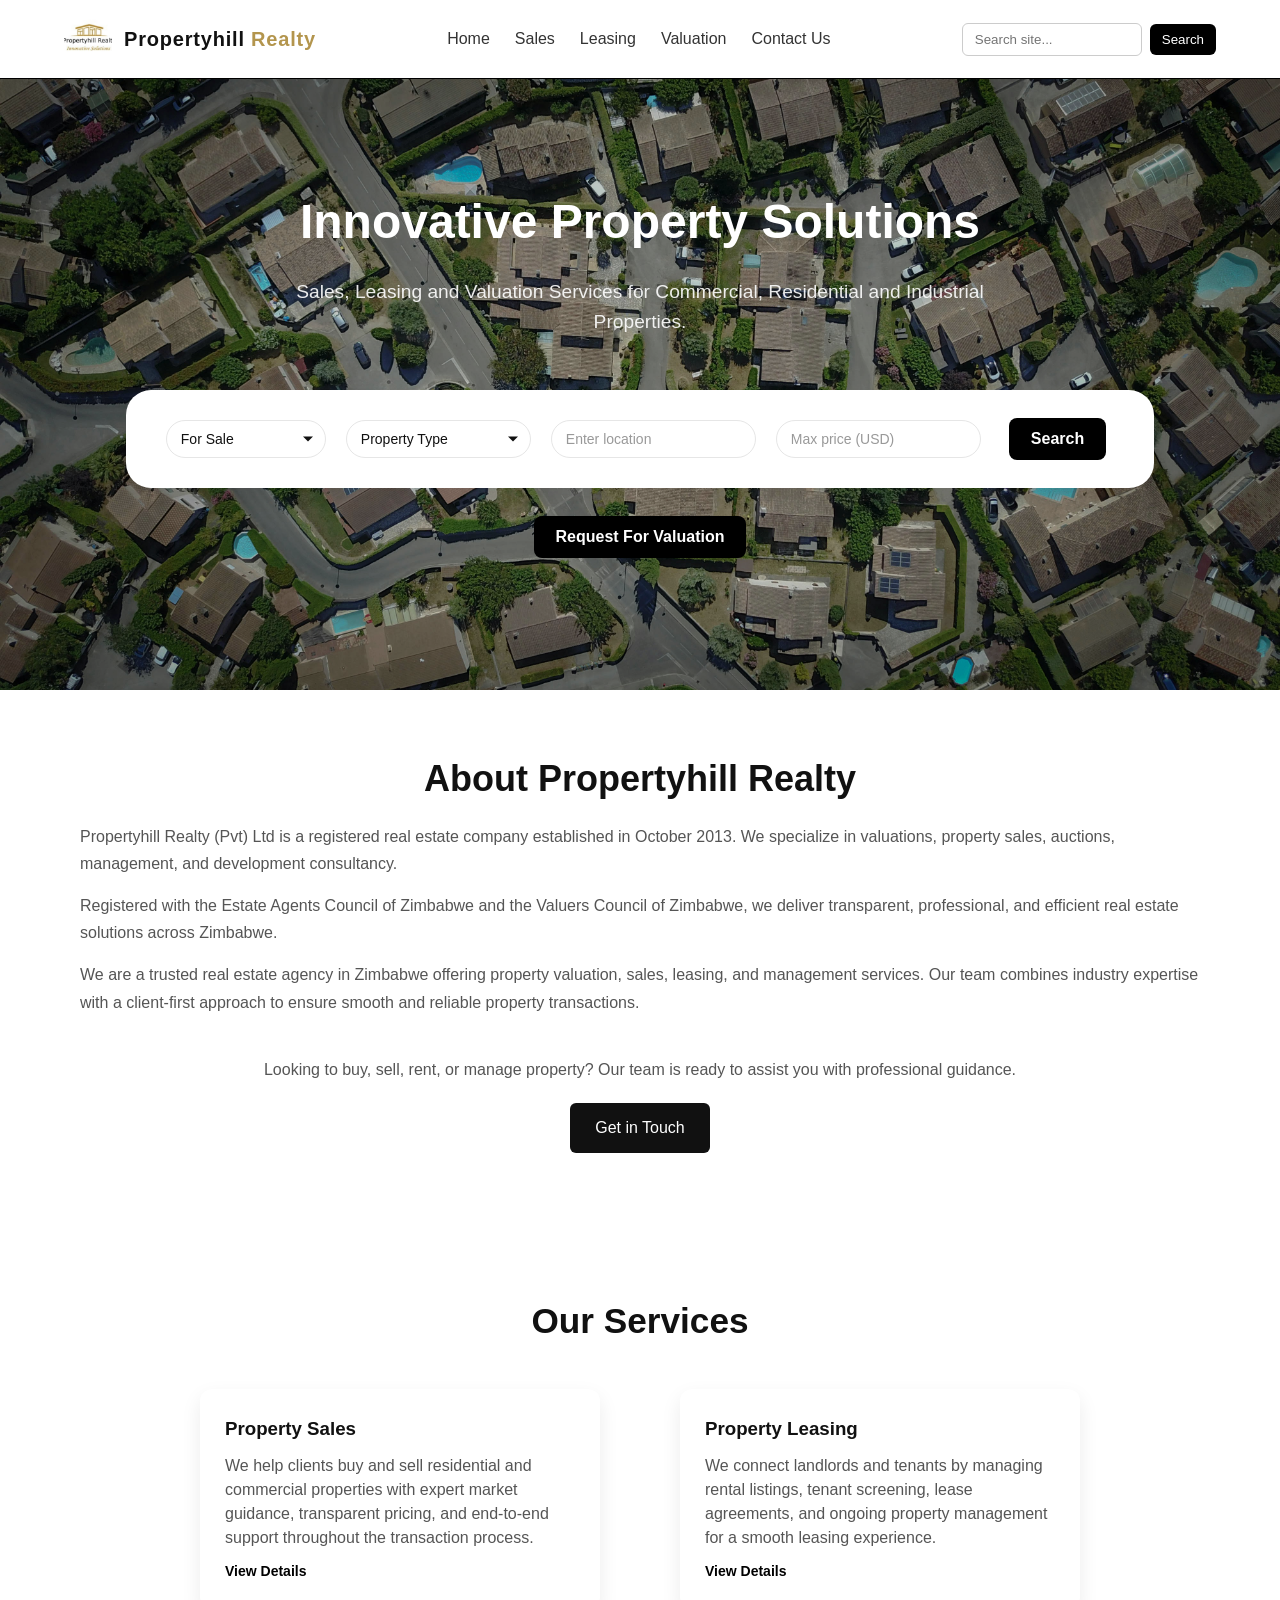
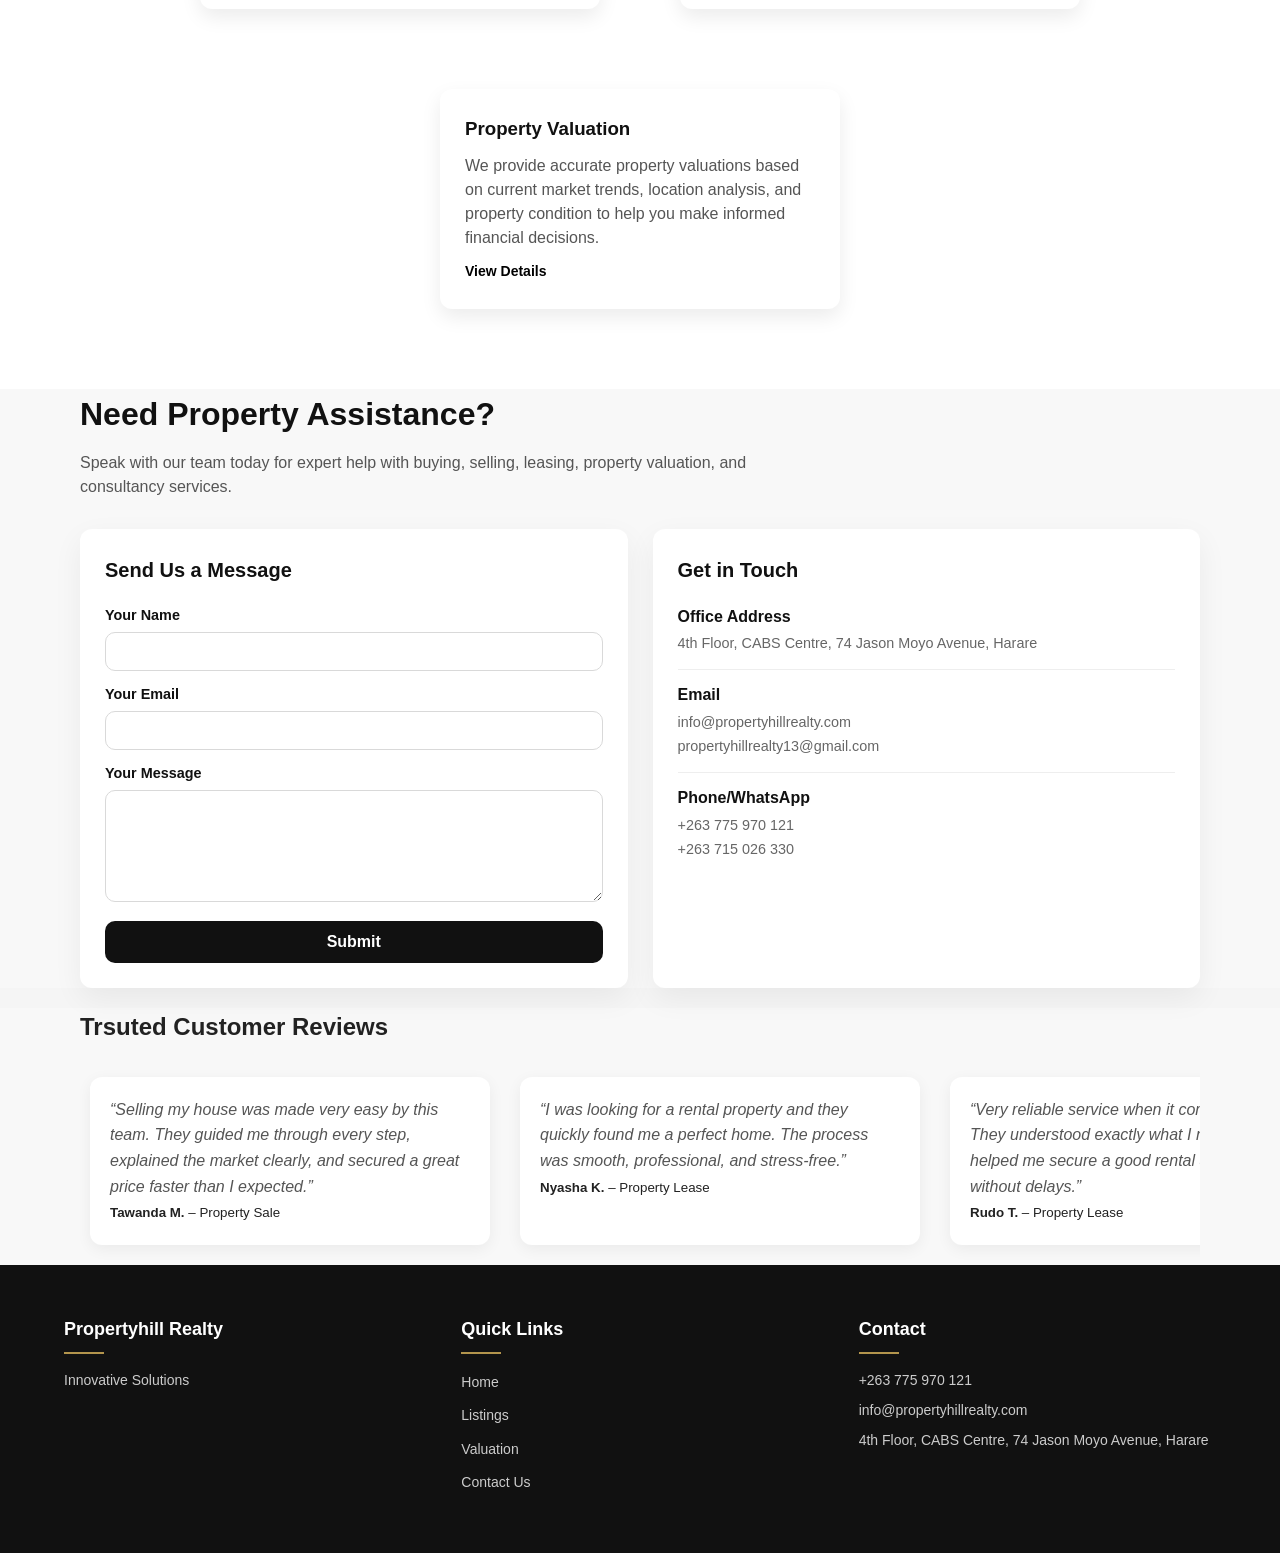
==== index.html @ 0734b82b "Added Hero Page Pill" ====
<!DOCTYPE html>
<html lang="en">
	<head>
		<meta charset="UTF-8">
		<meta name="viewport" content="width=device-width, initial-scale=1.0">
		<title>Propertyhill Realty</title>
		
		
		<link rel="stylesheet" href="css/style.css">
		<link rel="stylesheet" href="css/main/header.css">
		<link rel="stylesheet" href="css/landing.css">
		<link rel="stylesheet" href="css/main/footer.css">
	</head>

	<body>

		<!-- Header -->
		<header>
			<nav>
				<div class="logo">
					<a href="#" class="logo-link">
						<div class="logo-img">
							<img src="assets/logo.jpeg">
						</div>

						<div class="logo-text">
							Propertyhill <span>Realty</span>
						</div>
					</a>
				</div>

				<ul class="main-nav">
					<li><a href="#">Home</a></li>	

					<li class="dropdown">
						<span class="drop-trigger">Sales</span>
						<div class="dropdown-menu">
							<a href="pages/listings.html?type=res&deal=sale">Residential</a>
							<a href="pages/listings.html?type=com&deal=sale">Commercial</a>
							<a href="pages/listings.html?type=ind&deal=sale">Industrial</a>
						</div>
					</li>

					<li class="dropdown">
						<span class="drop-trigger">Leasing</span>
						<div class="dropdown-menu">
							<a href="pages/listings.html?type=res&deal=lease">Residential</a>
							<a href="pages/listings.html?type=com&deal=lease">Commercial</a>
							<a href="pages/listings.html?type=ind&deal=lease">Industrial</a>
						</div>
					</li>

					<li class="dropdown">
						<a href="pages/valuation.html">Valuation</a>
					</li>	

					<li>
						<a href="pages/contact.html">Contact Us</a>
					</li>
				</ul>
				
				<form class="search-bar" role="search">
				  <input type="search" placeholder="Search site..." />
				  <button type="submit">Search</button>
				</form>
			</nav>
		</header>

		<main>

			<!-- Hero -->
			<section id="hero">
				<h1>Innovative Property Solutions</h1>

				<p>
					Sales, Leasing and Valuation Services for
					Commercial, Residential and Industrial Properties.
				</p>

				<div class="search-pill">
					<form action="/pages/listings.html" method="GET" class="pill">

						<!-- Listing Type -->
						<select id="listing_type" name="listing_type">
						<option value="sale">For Sale</option>
						<option value="rent">To Rent</option>
						</select>

						<!-- Property Type -->
						<select id="property_type" name="property_type">
						<option value="">Property Type</option>

						<optgroup label="Land">
							<option value="residential-land">Residential Land</option>
							<option value="commercial-land">Commercial Land</option>
							<option value="industrial-land">Industrial Land</option>
							<option value="agricultural-land">Agricultural / Farms</option>
						</optgroup>

						<optgroup label="Built Property">
							<option value="residential">Residential</option>
							<option value="commercial">Commercial</option>
							<option value="industrial">Industrial</option>
						</optgroup>
						</select>

						<!-- Location -->
						<input
						id="location"
						type="text"
						name="location"
						placeholder="Enter location"
						autocomplete="address-level2"
						>

						<!-- Max Price  -->
						<input
						id="max_price"
						type="number"
						name="max_price"
						placeholder="Max price (USD)"
						min="0"
						step="1"
						>

						<!-- Search -->
						<button type="submit">
						Search
						</button>

					</form>
				</div>
				<button onclick="window.location.href='pages/valuation.html'">
					Request For Valuation
				</button>				

			</section>

			<!-- About Section -->
			<section id="about">

				<h2>About Propertyhill Realty</h2>

				<p>
					Propertyhill Realty (Pvt) Ltd is a registered real estate company established in October 2013.
					We specialize in valuations, property sales, auctions, management, and development consultancy.
				</p>

				<p>
					Registered with the Estate Agents Council of Zimbabwe and the Valuers Council of Zimbabwe,
					we deliver transparent, professional, and efficient real estate solutions across Zimbabwe.
				</p>

				<p>
					We are a trusted real estate agency in Zimbabwe offering property valuation, sales, leasing, and management services.
					Our team combines industry expertise with a client-first approach to ensure smooth and reliable property transactions.
				</p>

				<p class="cta-text">
					Looking to buy, sell, rent, or manage property? Our team is ready to assist you with professional guidance.
				</p>

				<a href="#contact-cta" class="cta-button">Get in Touch</a>

			</section>

			<!-- Services -->
			<section id="services">
				<div class ="title">
					<h2>Our Services</h2>
				</div>
				<div class="cards">
					<article>
						<h3>Property Sales</h3>
						<p>We help clients buy and sell residential and commercial properties with expert market guidance, transparent pricing, and end-to-end support throughout the transaction process.</p>
						    <a href="pages/listings.html?type=res&deal=sale">
                                 View Details
                            </a>
					</article>

					<article>
						<h3>Property Leasing</h3>
						<p>We connect landlords and tenants by managing rental listings, tenant screening, lease agreements, and ongoing property management for a smooth leasing experience.</p>
						    <a href="pages/listings.html?type=res&deal=lease">
                                 View Details
                            </a>					
					</article>

					<article>
						<h3>Property Valuation</h3>
						<p>We provide accurate property valuations based on current market trends, location analysis, and property condition to help you make informed financial decisions.</p>
						    <a href="pages/valuation.html">
                                 View Details
                            </a>					
					</article>
				</div>
			</section>


			<!-- Contact CTA -->
			<section id="contact-cta">
				<h2>Need Property Assistance?</h2>

				<p>Speak with our team today for expert help with buying, selling, leasing, property valuation, and consultancy services.</p>
				
				<div class="contact-row">

					<!-- Contact Form -->
					<div class="contact-form" id="contact-form">
						<h3>Send Us a Message</h3>

						<form>
							<label for="name">Your Name</label>
							<input type="text" id="name" name="name" required>

							<label for="email">Your Email</label>
							<input type="email" id="email" name="email" required>
							
							<label for="message">Your Message</label>
							<textarea id="message" name="message" rows="5" required></textarea>

							<button type="submit">Submit</button>
						</form>
					</div>

					<!-- Contact Info -->
					<div class="contact-info">
						<h3>Get in Touch</h3>

						<div class="info-item">
							<h4>Office Address</h4>
							<p>4th Floor, CABS Centre, 74 Jason Moyo Avenue, Harare</p>
						</div>

						<div class="info-item">
							<h4>Email</h4>
							<p>info@propertyhillrealty.com</p>
							<p>propertyhillrealty13@gmail.com</p>
						</div>

						<div class="info-item">
							<h4>Phone/WhatsApp</h4>
							<p>+263 775 970 121</p>
							<p>+263 715 026 330</p>
						</div>
					</div>

				</div>
				
			</section>

			<section id="customer-reviews">
				
				<h2>Trsuted Customer Reviews</h2>

				<div class="reviews-track">

					<blockquote>
						<p>
							“Selling my house was made very easy by this team. They guided me through every step,
							explained the market clearly, and secured a great price faster than I expected.”
						</p>
						<small><strong>Tawanda M.</strong> – Property Sale</small>
					</blockquote>

					<blockquote>
						<p>
							“I was looking for a rental property and they quickly found me a perfect home.
							The process was smooth, professional, and stress-free.”
						</p>
						<small><strong>Nyasha K.</strong> – Property Lease</small>
					</blockquote>

					<blockquote>
						<p>
							“Very reliable service when it comes to leasing. They understood exactly what I needed
							and helped me secure a good rental agreement without delays.”
						</p>
						<small><strong>Rudo T.</strong> – Property Lease</small>
					</blockquote>

				</div>

			</section>

		</main>

		<footer>

			<div>
				<h3>Propertyhill Realty</h3>
				<p>Innovative Solutions</p>
			</div>

			<div>
				<h3>Quick Links</h3>

				<ul>
					<li><a href="#">Home</a></li>
					<li><a href="#">Listings</a></li>
					<li><a href="#">Valuation</a></li>
					<li><a href="#">Contact Us</a></li>
				</ul>
			</div>

			<div>
				<h3>Contact</h3>

				<p>
					<a href="tel:+263775970121">+263 775 970 121</a>
				</p>

				<p>
					<a href="mailto:info@propertyhillrealty.com">info@propertyhillrealty.com</a>
				</p>

				<p>
					<a href="https://maps.google.com/?q=74 Jason Moyo Avenue, Harare" target="_blank">
						4th Floor, CABS Centre, 74 Jason Moyo Avenue, Harare
					</a>
				</p>
			</div>

		</footer>
		<script>
		let lastScrollY = window.scrollY;
		const header = document.querySelector("header");

		window.addEventListener("scroll", () => {
			const currentScrollY = window.scrollY;

			// shadow effect after slight scroll
			if (currentScrollY > 50) {
				header.classList.add("scrolled");
			} else {
				header.classList.remove("scrolled");
			}

			// hide/show logic
			if (currentScrollY > lastScrollY && currentScrollY > 100) {
				header.classList.add("hide"); // scrolling down
			} else {
				header.classList.remove("hide"); // scrolling up
			}

			lastScrollY = currentScrollY;
		});
		</script>
		<script src="js/landing.js" ></script>
	</body>
</html>
---- css/style.css ----
/* RESET */
* {
    margin: 0;
    padding: 0;
    box-sizing: border-box;
}

/* BODY */
body {
    font-family: Arial, sans-serif;
    background: #f5f5f5;
    color: #222;
    line-height: 1.6;
}

/* MAIN CONTAINER */
main {
    max-width: 100%;
    margin: 0;
	padding: 0;
}

/* LINKS */
a {
    text-decoration: none;
    color: inherit;
}

/* HEADINGS */
h1, h2, h3 {
    margin-bottom: 10px;
}

/* BUTTONS */
button {
    padding: 10px 15px;
    border: none;
    background: #111;
    color: white;
    cursor: pointer;
}

button:hover {
    background: #333;
}
---- css/main/header.css ----
/* HEADER WRAPPER */
header {
    width: 100%;
    background: white;
    position: fixed;
    top: 0;
    left: 0;
    z-index: 1000;
    transition: transform 0.3s ease;
}

/* hidden on scroll down */
header.hide {
    transform: translateY(-100%);
}

/* optional: shadow when scrolling */
header.scrolled {
    box-shadow: 0 4px 10px rgba(0,0,0,0.08);
}
/* NAVBAR (GLOBAL - used everywhere) */
nav {
    display: flex;
    justify-content: space-between;
    align-items: center;
    padding: 15px 5%;
    background: white;
    border-bottom: 1px solid #000;
    gap: 20px;
}

/* LOGO WRAPPER */
.logo {
    display: flex;
    align-items: center;
}

/* CLICKABLE AREA */
.logo-link {
    display: flex;
    align-items: center;
    gap: 12px;
    text-decoration: none;
}

/* LOGO IMAGE */
.logo-img {
    width: 48px;
    height: 48px;
    flex-shrink: 0;
}

.logo-img img {
    width: 100%;
    height: 100%;
    object-fit: cover;
    display: block;
}

/* LOGO TEXT */
.logo-text {
    font-size: 20px;
    font-weight: 700;
    color: #111;
    letter-spacing: 0.8px;
    font-family: inherit;
    line-height: 1;
}

/* GOLD ACCENT PART */
.logo-text span {
    color: #B3954D;
}

/* HOVER EFFECT */
.logo-link:hover .logo-text {
    color: #000;
}

.logo-link:hover .logo-text span {
    color: #B3954D;
}

/* NAV LINKS */
nav ul {
    display: flex;
    gap: 25px;
    list-style: none;
    margin: 0;
    padding: 0;
}

nav ul li a {
    text-decoration: none;
    color: #333;
    font-weight: 500;
    transition: color 0.2s ease;
}

nav ul li a:hover {
    color: #B3954D;
}
/* DROPDOWN BASE */
.dropdown {
    position: relative;
    cursor: pointer;
}

/* TRIGGER TEXT */
.drop-trigger {
    color: #333;
    font-weight: 500;
    transition: color 0.2s ease;
}

.dropdown:hover .drop-trigger {
    color: #B3954D;
}

/* DROPDOWN MENU (hidden by default) */
.dropdown-menu {
    position: absolute;
    top: 100%;
    left: 0;
    background: white;
    min-width: 180px;
    border: 1px solid #eee;
    box-shadow: 0 6px 15px rgba(0,0,0,0.08);
    display: flex;
    flex-direction: column;
    padding: 8px 0;
    opacity: 0;
    visibility: hidden;
    transform: translateY(10px);
    transition: all 0.2s ease;
    z-index: 999;
}

/* SHOW ON HOVER */
.dropdown:hover .dropdown-menu {
    opacity: 1;
    visibility: visible;
    transform: translateY(0);
}

/* DROPDOWN LINKS */
.dropdown-menu a {
    padding: 10px 15px;
    color: #333;
    text-decoration: none;
    font-weight: 400;
    white-space: nowrap;
}

.dropdown-menu a:hover {
    background: #f7f7f7;
    color: #B3954D;
}

/* SEARCH BAR */
.search-bar {
    display: flex;
    align-items: center;
    gap: 8px;
}

.search-bar input[type="search"] {
    padding: 8px 12px;
    border: 1px solid #ccc;
    border-radius: 6px;
    outline: none;
    width: 180px;
    transition: width 0.3s ease, border-color 0.2s ease;
}

.search-bar input[type="search"]:focus {
    border-color: #B3954D;
    width: 220px;
}

.search-bar button {
    padding: 8px 12px;
    border: none;
    background: #000000;
    color: white;
    border-radius: 6px;
    cursor: pointer;
    transition: background 0.2s ease;
}

.search-bar button:hover {
    background: #B3954D ;
}

/* RESPONSIVE (basic) */
@media (max-width: 900px) {
    nav {
        flex-wrap: wrap;
        justify-content: center;
        text-align: center;
    }

    nav ul {
        justify-content: center;
        flex-wrap: wrap;
    }

    .search-bar {
        width: 100%;
        justify-content: center;
    }
}
---- css/landing.css ----
/* HERO SECTION */
#hero {
  height: 70vh;
  width: 100vw;
  display: flex;
  flex-direction: column;
  align-items: center;
  justify-content: center;
  text-align: center;

  padding: 0;
  margin-top: 60px;
  color: #FFFFFF;

  /* Background image (replace with your own) */
  background: url("../assets/hero.png") center/cover no-repeat;
  position: relative;
}

/* Dark overlay for readability */
#hero::before {
  content: "";
  position: absolute;
  inset: 0;
  background: rgba(0, 0, 0, 0.20);
}

/* Keep content above overlay */
#hero h1,
#hero p,
#hero button,
#hero .search-pill {
  position: relative;
  z-index: 1;
}

/* Heading */
#hero h1 {
  font-size: 3rem;
  margin-bottom: 1rem;
  font-weight: 700;
  max-width: 900px;
}

/* Paragraph */
#hero p {
  font-size: 1.2rem;
  max-width: 700px;
  margin-bottom: 2rem;
  line-height: 1.6;
  opacity: 0.9;
}
/* Search pill container */
.search-pill {
  display: flex;
  justify-content: center;
  padding: 20px;
  max-width: fit-content;
}

/* Form styling */
.pill {
  display: flex;
  flex-wrap: wrap;
  gap: 20px;
  background: #FFFFFF;
  padding: 20px 40px;
  border-radius: 25px;
  box-shadow: 0 10px 25px rgba(0, 0, 0, 0.08);
  align-items: center;
  width: 100%;
}

/* Inputs & selects */
.pill select,
.pill input {
  border: 1px solid #e6e6e6;
  background: #FFFFFF;
  color: #111111;
  padding: 10px 14px;
  border-radius: 999px;
  font-size: 14px;
  outline: none;
  transition: all 0.25s ease;
  min-width: 160px;
}

/* Focus state */
.pill select:focus,
.pill input:focus {
  border-color: #B3954D;
  box-shadow: 0 0 0 3px rgba(179, 149, 77, 0.2);
}

/* Placeholder styling */
.pill input::placeholder {
  color: #999999;
}

/* Button styling */
.pill button {
  background: #000000;
  color: #FFFFFF;
  border: none;
  padding: 11px 22px;
  border-radius: 999px;
  font-size: 14px;
  cursor: pointer;
  transition: all 0.25s ease;
  font-weight: 500;
}

/* Button hover */
.pill button:hover {
  background: #B3954D;
  color: #FFFFFF;
  transform: translateY(-1px);
}

/* Optional: subtle active click effect */
.pill button:active {
  transform: translateY(0);
}

/* Remove default select arrow styling (optional modern touch) */
.pill select {
  appearance: none;
  -webkit-appearance: none;
  -moz-appearance: none;
  background-image: url("data:image/svg+xml;charset=US-ASCII,%3Csvg xmlns='http://www.w3.org/2000/svg' width='12' height='12' fill='%23111111'%3E%3Cpath d='M6 9L0 3h12z'/%3E%3C/svg%3E");
  background-repeat: no-repeat;
  background-position: right 12px center;
  background-size: 10px;
  padding-right: 32px;
}

/* Responsive behavior */
@media (max-width: 768px) {
  .pill {
    border-radius: 20px;
  }

  .pill select,
  .pill input {
    width: 100%;
    min-width: unset;
  }

  .pill button {
    width: 100%;
  }
}
/* Buttons container effect (optional spacing) */
#hero button {
  margin: 8px;
  padding: 12px 22px;
  font-size: 1rem;
  font-weight: 600;

  border: none;
  border-radius: 8px;
  cursor: pointer;

  transition: 0.3s ease;
}

/* Primary button */
#hero button:nth-of-type(1) {
  background: #000000;
  color: #FFFFFF;
}

/* Secondary button */
#hero button:nth-of-type(2) {
  background: transparent;
  border: 2px solid #FFFFFF;
  color: #FFFFFF;
}

/* Hover effects */
#hero button:hover {
  transform: translateY(-2px);
}

#hero button:nth-of-type(1):hover {
  background: #B3954D;
}

#hero button:nth-of-type(2):hover {
  background: #FFFFFF;
  color: #111111;
}

/* RESPONSIVE */
@media (max-width: 768px) {
  #hero h1 {
    font-size: 2.2rem;
  }

  #hero p {
    font-size: 1rem;
  }

  #hero button {
    width: 80%;
    max-width: 300px;
  }
}
/* ===== About Section ===== */
#about {
    padding: 60px 80px;
    background: #FFFFFF;
    color: #555555;
    font-family: Arial, sans-serif;
}

/* Headings */
#about h2 {
    font-size: 36px;
    text-align: center;
    margin-bottom: 15px;
    color: #111111;
}

#about h3 {
    font-size: 26px;
    margin: 40px 0 15px;
    color: #111111;
    text-align: center;
}

/* Paragraphs */
#about p {
    font-size: 16px;
    line-height: 1.7;
    color: #555555;
    margin-bottom: 15px;
}

/* ===== CTA Text ===== */
.cta-text {
    text-align: center;
    margin-top: 40px;
    font-size: 16px;
    color: #555555;
}

/* CTA Button */
.cta-button {
    display: inline-block;
    margin: 20px auto 0;
    padding: 12px 25px;
    background: #111111;
    color: #FFFFFF;
    text-decoration: none;
    border-radius: 6px;
    text-align: center;
    transition: background 0.3s ease, transform 0.2s ease;
}

.cta-button:hover {
    background: #B3954D;
    transform: translateY(-2px);
}

/* Center CTA button */
#about .cta-button {
    display: block;
    width: fit-content;
}

/* ===== Responsive Design ===== */
@media (max-width: 768px) {
    #about {
        padding: 40px 20px;
    }

    #about h2 {
        font-size: 28px;
    }

    #about h3 {
        font-size: 22px;
    }

    .reviews-track blockquote {
        width: 260px;
    }
}

/*-------------------------------------
/ SECTION WRAPPER
/-------------------------------------*/
#services {
  padding: 80px 40px;
  background: #FFFFFF;
}

/* TITLE BLOCK */
#services .title {
  text-align: center;
  margin-bottom: 40px;
}

#services .title h2 {
  font-size: 2.2rem;
  color: #111111;
}

/* CARDS CONTAINER */
#services .cards {
  display: flex;
  justify-content: center;
  gap: 80px;
  flex-wrap: wrap; /* allows responsiveness */
}

/* INDIVIDUAL CARD */
#services .cards article {
  background: #FFFFFF;
  width: 400px;
  padding: 25px;
  border-radius: 12px;

  box-shadow: 0 8px 20px rgba(0,0,0,0.08);
  transition: 0.3s ease;

  text-align: left;
}

/* HOVER EFFECT */
#services .cards article:hover {
    transform: translateY(-5px);
    border-color: #B3954D;
    box-shadow: 0 10px 25px rgba(0,0,0,0.08);
}

/* TEXT */
#services .cards h3 {
  margin-bottom: 10px;
  color: #111111;
}

#services .cards p {
  color: #555555;
  line-height: 1.5;
}
/* DETAILS LINK */
#services .cards article a {
    display: inline-block;
    margin-top: 10px;
    font-size: 14px;
    font-weight: 600;
    color: #000;
    text-decoration: none;
    border-bottom: 2px solid transparent;
    transition: 0.3s ease;
}

#services .cards article a:hover {
    color: #B3954D;
    border-bottom: 2px solid #B3954D;
}

/* =========================
   Contact CTA Section
========================= */

#contact-cta {
    width: 100%;
    padding: 0px 80px;
    font-family: Arial, sans-serif;
    background: #f8f8f8;
}

#contact-cta h2 {
    font-size: 2rem;
    color: #111111;
    margin-bottom: 10px;
    font-weight: 700;
}

#contact-cta > p {
    max-width: 700px;
    font-size: 1rem;
    color: #555555;
    line-height: 1.5;
    margin-bottom: 30px;
}

/* =========================
   Layout
========================= */

.contact-row {
    display: flex;
    gap: 25px;
    align-items: stretch;
    margin-bottom: 20px;
}

.contact-form,
.contact-info {
    flex: 1;
    background: #ffffff;
    border-radius: 12px;
    padding: 25px;
    box-shadow: 0 10px 30px rgba(0, 0, 0, 0.06);
}

/* =========================
   Section Headings
========================= */

.contact-form h3,
.contact-info h3 {
    font-size: 1.25rem;
    color: #111111;
    margin-bottom: 18px;
    font-weight: 700;
}

/* =========================
   Form Styling
========================= */

.contact-form label {
    display: block;
    margin-bottom: 5px;
    font-size: 0.9rem;
    font-weight: 600;
    color: #111111;
}

.contact-form input,
.contact-form textarea {
    width: 100%;
    padding: 10px 12px;
    margin-bottom: 12px;
    border: 1px solid #d9d9d9;
    border-radius: 10px;
    background: #ffffff;
    color: #111111;
    font-size: 0.95rem;
    transition: all 0.3s ease;
}

.contact-form textarea {
    resize: vertical;
    min-height: 100px;
}

.contact-form input:focus,
.contact-form textarea:focus {
    border-color: #B3954D;
    box-shadow: 0 0 0 4px rgba(179, 149, 77, 0.15);
    outline: none;
}

/* Submit Button */

.contact-form button {
    width: 100%;
    padding: 12px;
    border: none;
    border-radius: 10px;
    background: #111111;
    color: #ffffff;
    font-size: 1rem;
    font-weight: 600;
    cursor: pointer;
    transition: 0.3s ease;
}

.contact-form button:hover {
    background: #B3954D;
    transform: translateY(-2px);
}

/* =========================
   Contact Info
========================= */

.info-item {
    padding-bottom: 12px;
    margin-bottom: 12px;
    border-bottom: 1px solid #eeeeee;
}

.info-item:last-child {
    border-bottom: none;
    margin-bottom: 0;
    padding-bottom: 0;
}

.info-item h4 {
    font-size: 1rem;
    color: #111111;
    margin-bottom: 4px;
    font-weight: 700;
}

.info-item p {
    margin: 4px 0;
    color: #666666;
    line-height: 1.4;
    font-size: 0.9rem;
}

/* =========================
   Responsive
========================= */

@media (max-width: 992px) {
    #contact-cta {
        padding: 60px 40px;
    }

    .contact-row {
        flex-direction: column;
    }
}

@media (max-width: 576px) {
    #contact-cta {
        padding: 50px 20px;
    }

    #contact-cta h2 {
        font-size: 2rem;
    }

    .contact-form,
    .contact-info {
        padding: 25px;
    }
}

/* ===== Reviews Section ===== */
#customer-reviews{
    width: 100%;
    padding: 0px 80px;
    font-family: Arial, sans-serif;
    background: #f8f8f8;
}
.reviews-track {
    display: flex;
    flex-wrap: nowrap;
    gap: 30px;
    overflow-x: auto;
    padding: 20px 10px;
    scroll-behavior: smooth;
}

/* Hide scrollbar (optional clean look) */
.reviews-track::-webkit-scrollbar {
    display: none;
}

/* Review cards */
.reviews-track blockquote {
    flex: 0 0 auto;
    width: 400px;
    background: #FFFFFF;
    padding: 20px;
    border-radius: 12px;
    box-shadow: 0 4px 15px rgba(0,0,0,0.06);
    transition: transform 0.25s ease, box-shadow 0.25s ease;
}

/* Hover effect */
.reviews-track blockquote:hover {
    transform: translateY(-5px);
    box-shadow: 0 8px 25px rgba(0,0,0,0.10);
}

/* Review text */
.reviews-track blockquote p {
    font-style: italic;
    color: #555555;
    line-height: 1.6;
}

.reviews-track .card {
  flex: 0 0 auto;
  width: 320px;
}

.reviews-track p {
  font-style: italic;
}
---- css/main/footer.css ----
/* FOOTER */
footer {
    background: #111;
    color: #fff;
    padding: 50px 5%;
    margin: 0px;

    display: flex;
    justify-content: space-between;
    gap: 40px;
    flex-wrap: wrap;
}

/* Columns */
footer > div {
    flex: 1;
    min-width: 220px;
}

/* Headings */
footer h3 {
    font-size: 18px;
    margin-bottom: 15px;
    position: relative;
}

footer h3::after {
    content: "";
    display: block;
    width: 40px;
    height: 2px;
    background: #B3954D;
    margin-top: 8px;
}

/* Text */
footer p {
    margin: 8px 0;
    color: #ccc;
    font-size: 14px;
    line-height: 1.6;
}

/* Links */
footer a {
    color: #ccc;
    text-decoration: none;
    font-size: 14px;
    transition: 0.3s ease;
}

footer a:hover {
    color: #B3954D;
    padding-left: 5px;
}

/* List */
footer ul {
    list-style: none;
    padding: 0;
    margin: 0;
}

footer ul li {
    margin: 8px 0;
}

/* Responsive */
@media (max-width: 768px) {
    footer {
        flex-direction: column;
        gap: 25px;
    }
}
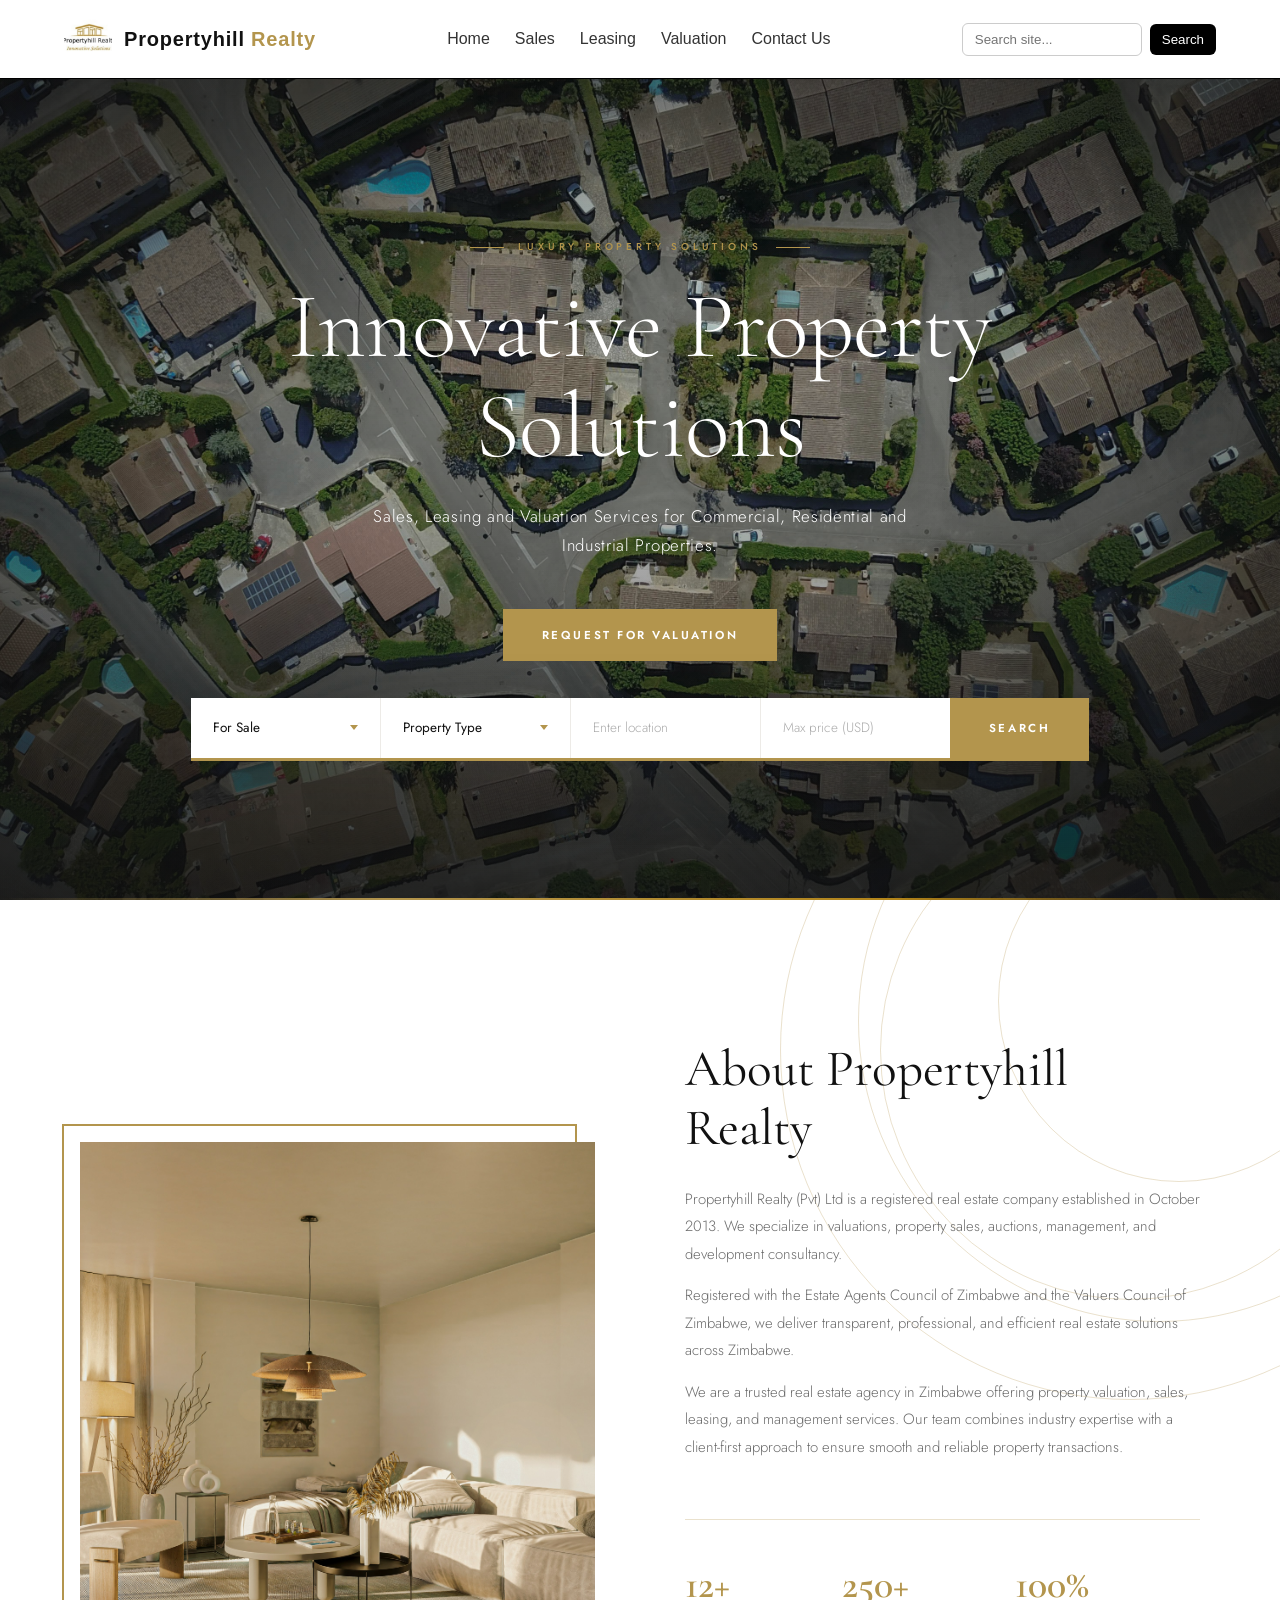
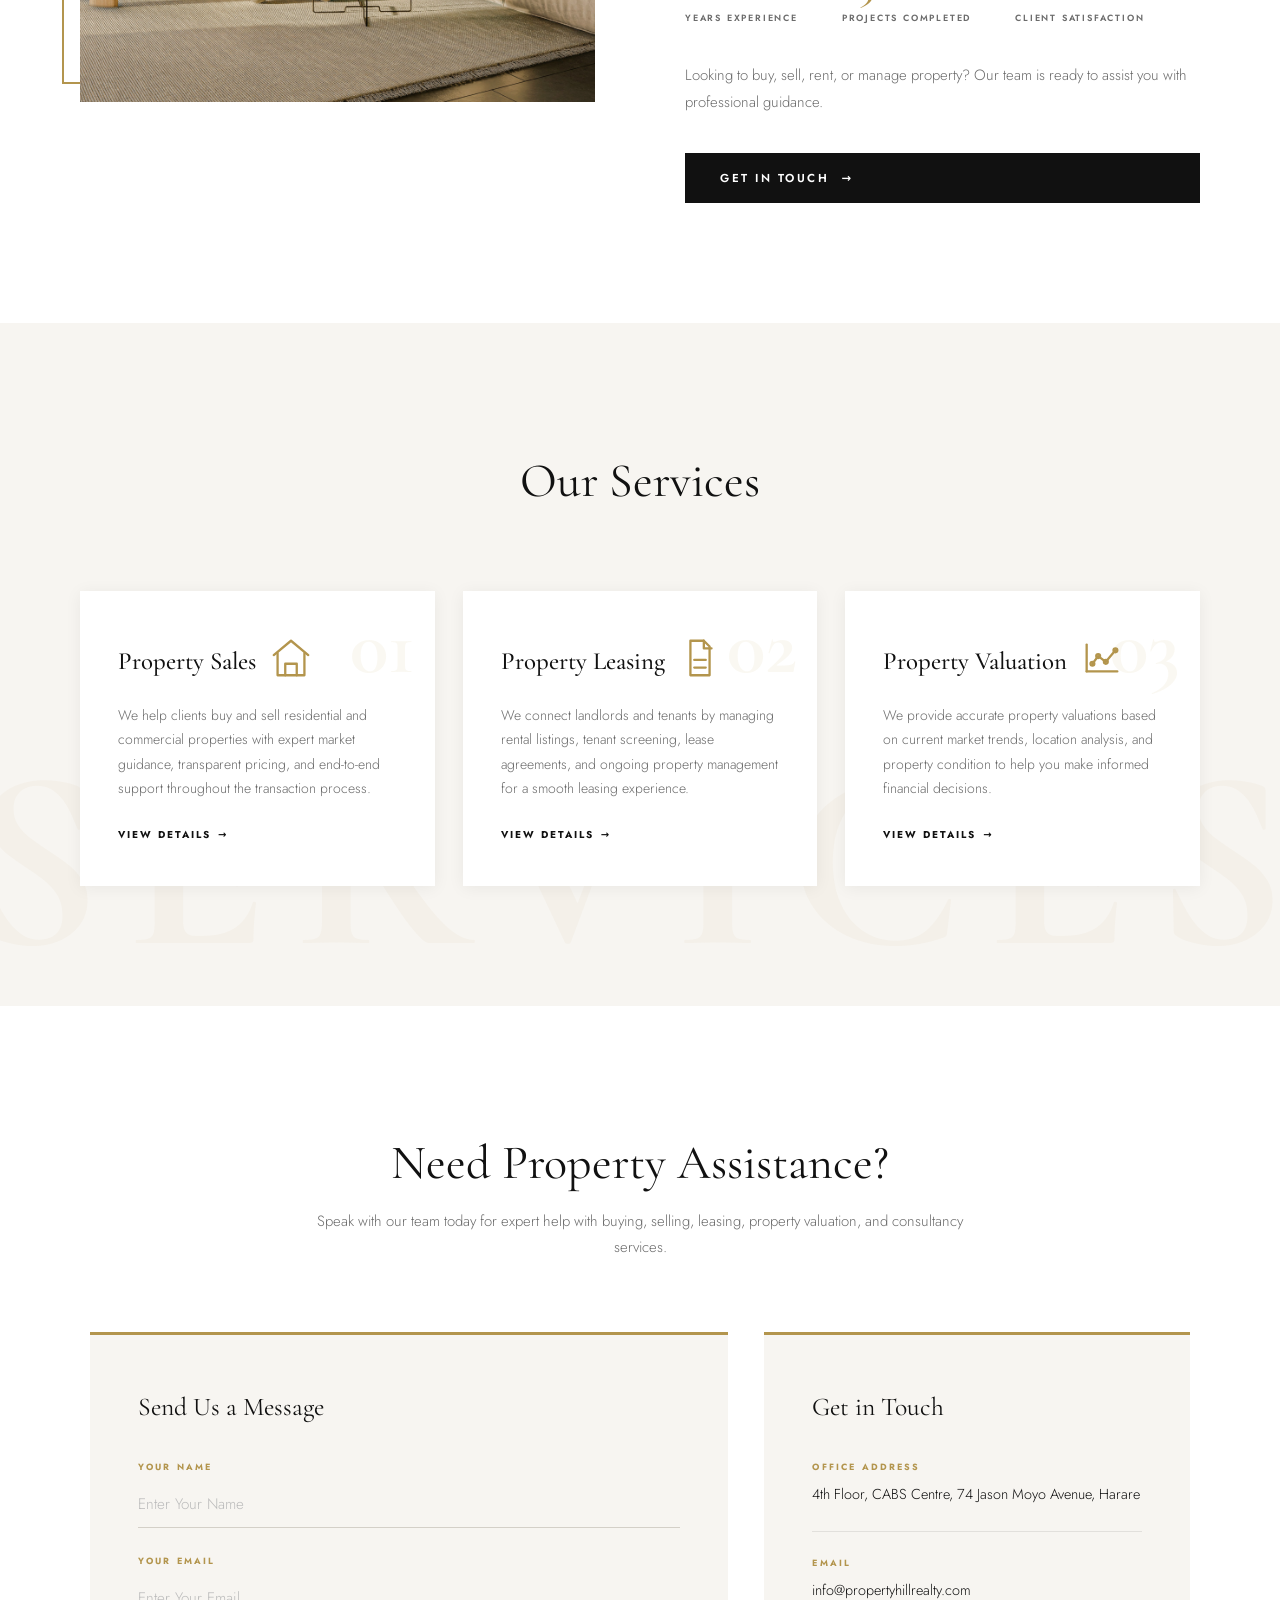
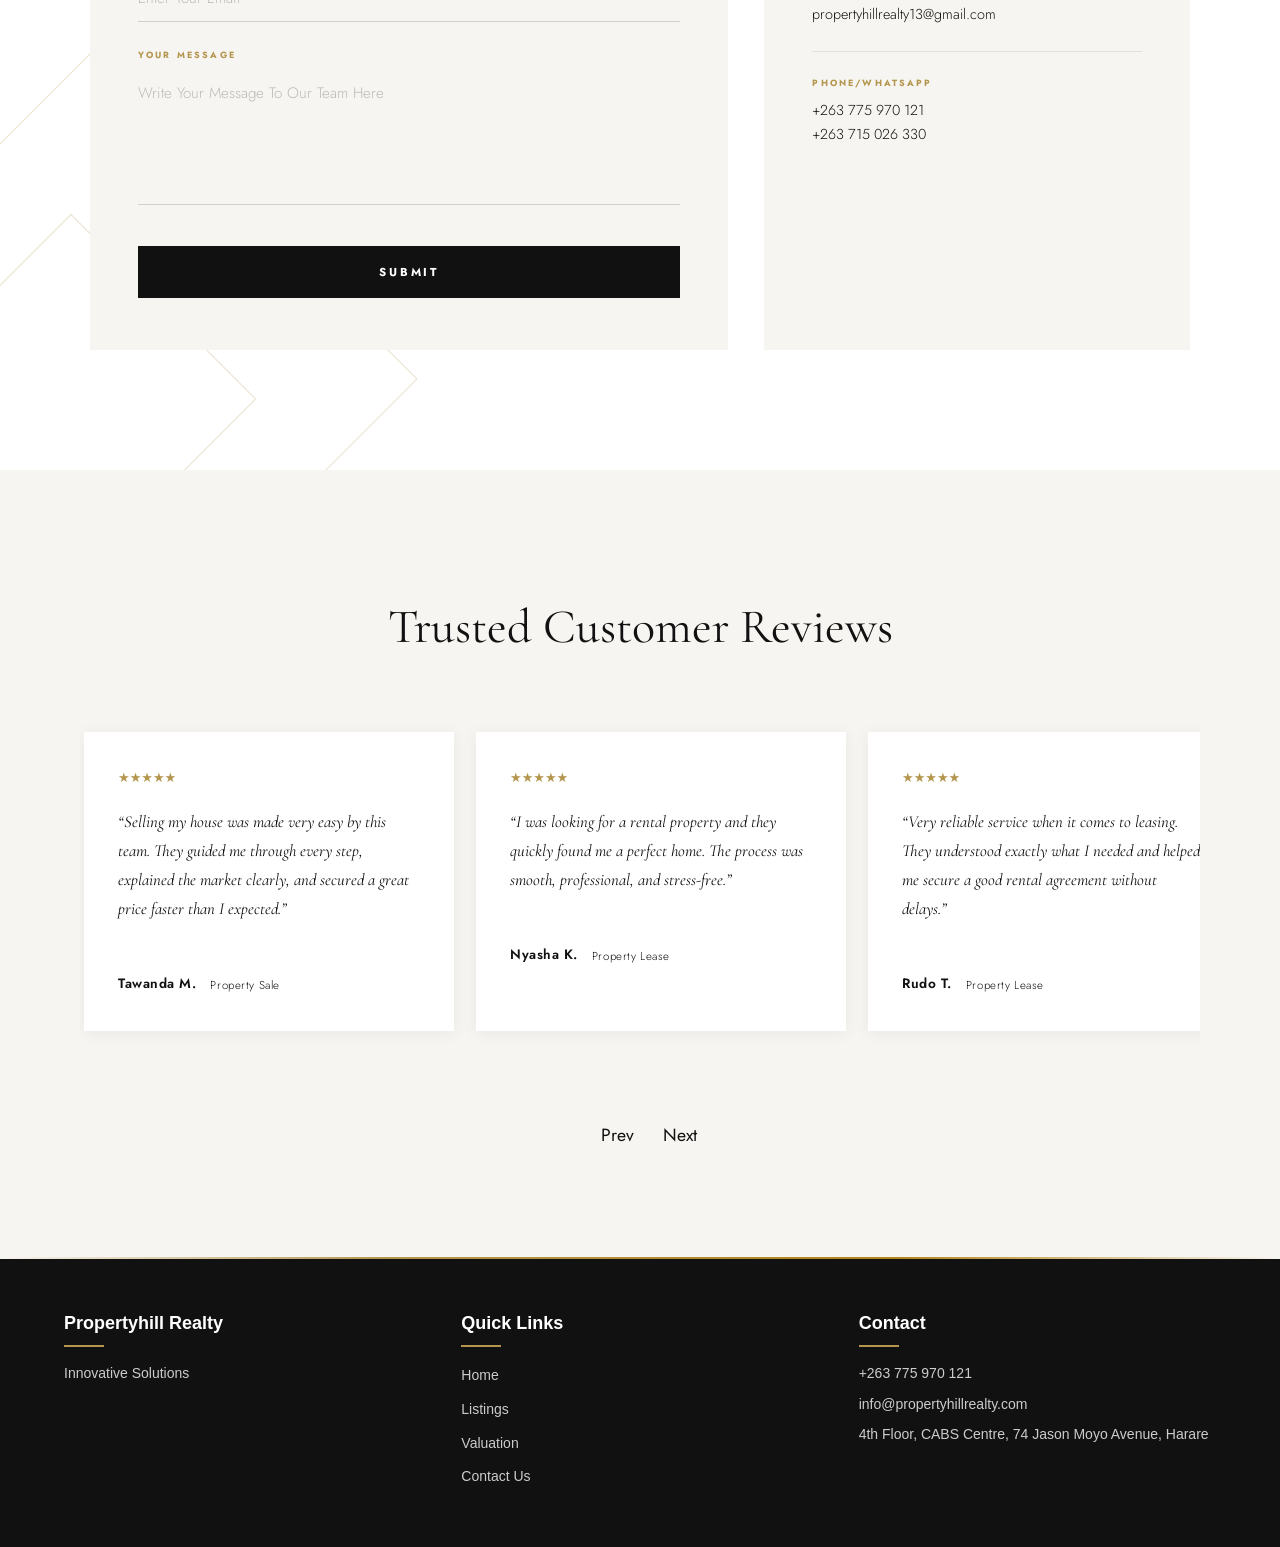
==== commit d48bb643: "Landing page style revamp" ====
--- a/index.html
+++ b/index.html
@@ -4,8 +4,7 @@
 		<meta charset="UTF-8">
 		<meta name="viewport" content="width=device-width, initial-scale=1.0">
 		<title>Propertyhill Realty</title>
-		
-		
+
 		<link rel="stylesheet" href="css/style.css">
 		<link rel="stylesheet" href="css/main/header.css">
 		<link rel="stylesheet" href="css/landing.css">
@@ -70,160 +69,240 @@
 
 			<!-- Hero -->
 			<section id="hero">
-				<h1>Innovative Property Solutions</h1>
-
-				<p>
-					Sales, Leasing and Valuation Services for
-					Commercial, Residential and Industrial Properties.
-				</p>
-
-				<div class="search-pill">
-					<form action="/pages/listings.html" method="GET" class="pill">
-
-						<!-- Listing Type -->
-						<select id="listing_type" name="listing_type">
-						<option value="sale">For Sale</option>
-						<option value="rent">To Rent</option>
-						</select>
-
-						<!-- Property Type -->
-						<select id="property_type" name="property_type">
-						<option value="">Property Type</option>
-
-						<optgroup label="Land">
-							<option value="residential-land">Residential Land</option>
-							<option value="commercial-land">Commercial Land</option>
-							<option value="industrial-land">Industrial Land</option>
-							<option value="agricultural-land">Agricultural / Farms</option>
-						</optgroup>
-
-						<optgroup label="Built Property">
-							<option value="residential">Residential</option>
-							<option value="commercial">Commercial</option>
-							<option value="industrial">Industrial</option>
-						</optgroup>
-						</select>
-
-						<!-- Location -->
-						<input
-						id="location"
-						type="text"
-						name="location"
-						placeholder="Enter location"
-						autocomplete="address-level2"
-						>
-
-						<!-- Max Price  -->
-						<input
-						id="max_price"
-						type="number"
-						name="max_price"
-						placeholder="Max price (USD)"
-						min="0"
-						step="1"
-						>
-
-						<!-- Search -->
-						<button type="submit">
-						Search
+				<div class="hero-bg"></div>
+
+				<div class="hero-content">
+
+					<span class="hero-eyebrow">Luxury Property Solutions</span>
+
+					<h1>Innovative Property Solutions</h1>
+
+					<p>
+						Sales, Leasing and Valuation Services for
+						Commercial, Residential and Industrial Properties.
+					</p>
+
+					<div class="hero-cta">
+
+						<button onclick="window.location.href='pages/valuation.html'">
+							Request For Valuation
 						</button>
 
-					</form>
-				</div>
-				<button onclick="window.location.href='pages/valuation.html'">
-					Request For Valuation
-				</button>				
+					</div>
+
+						<div class="search-pill">
+							<form action="/pages/listings.html" method="GET" class="pill">
+
+								<!-- Listing Type -->
+								<div class="pill-field">
+									<select id="listing_type" name="listing_type">
+										<option value="sale">For Sale</option>
+										<option value="rent">To Rent</option>
+									</select>
+								</div>
+
+								<div class="pill-divider"></div>
+
+								<!-- Property Type -->
+								<div class="pill-field">
+									<select id="property_type" name="property_type">
+										<option value="">Property Type</option>
+
+										<optgroup label="Land">
+											<option value="residential-land">Residential Land</option>
+											<option value="commercial-land">Commercial Land</option>
+											<option value="industrial-land">Industrial Land</option>
+											<option value="agricultural-land">Agricultural / Farms</option>
+										</optgroup>
+
+										<optgroup label="Built Property">
+											<option value="residential">Residential</option>
+											<option value="commercial">Commercial</option>
+											<option value="industrial">Industrial</option>
+										</optgroup>
+									</select>
+								</div>
+
+								<div class="pill-divider"></div>
+
+								<!-- Location -->
+								<div class="pill-field">
+									<input
+										id="location"
+										type="text"
+										name="location"
+										placeholder="Enter location"
+										autocomplete="address-level2"
+									>
+								</div>
+
+								<div class="pill-divider"></div>
+
+								<!-- Max Price -->
+								<div class="pill-field">
+									<input
+										id="max_price"
+										type="number"
+										name="max_price"
+										placeholder="Max price (USD)"
+										min="0"
+										step="1"
+									>
+								</div>
+
+								<!-- Search -->
+								<button type="submit">Search</button>
+
+							</form>
+						</div>
+				</div>
 
 			</section>
 
 			<!-- About Section -->
 			<section id="about">
-
-				<h2>About Propertyhill Realty</h2>
-
-				<p>
-					Propertyhill Realty (Pvt) Ltd is a registered real estate company established in October 2013.
-					We specialize in valuations, property sales, auctions, management, and development consultancy.
-				</p>
-
-				<p>
-					Registered with the Estate Agents Council of Zimbabwe and the Valuers Council of Zimbabwe,
-					we deliver transparent, professional, and efficient real estate solutions across Zimbabwe.
-				</p>
-
-				<p>
-					We are a trusted real estate agency in Zimbabwe offering property valuation, sales, leasing, and management services.
-					Our team combines industry expertise with a client-first approach to ensure smooth and reliable property transactions.
-				</p>
-
-				<p class="cta-text">
-					Looking to buy, sell, rent, or manage property? Our team is ready to assist you with professional guidance.
-				</p>
-
-				<a href="#contact-cta" class="cta-button">Get in Touch</a>
-
+				<div class="about-rings"></div>
+				<div class="about-grid">
+					<div class="about-image-wrap">
+						<img src=assets/interior.png></img>
+					</div>
+					<div class="about-text">
+
+						<h2>About Propertyhill Realty</h2>
+
+						<p>
+							Propertyhill Realty (Pvt) Ltd is a registered real estate company established in October 2013.
+							We specialize in valuations, property sales, auctions, management, and development consultancy.
+						</p>
+
+						<p>
+							Registered with the Estate Agents Council of Zimbabwe and the Valuers Council of Zimbabwe,
+							we deliver transparent, professional, and efficient real estate solutions across Zimbabwe.
+						</p>
+
+						<p>
+							We are a trusted real estate agency in Zimbabwe offering property valuation, sales, leasing, and management services.
+							Our team combines industry expertise with a client-first approach to ensure smooth and reliable property transactions.
+						</p>
+						<div class="about-stats">
+
+							<div class="stat-item">
+								<span class="number">12+</span>
+								<span class="label">Years Experience</span>
+							</div>
+
+							<div class="stat-item">
+								<span class="number">250+</span>
+								<span class="label">Projects Completed</span>
+							</div>
+
+							<div class="stat-item">
+								<span class="number">100%</span>
+								<span class="label">Client Satisfaction</span>
+							</div>
+						</div>
+
+						<p class="cta-text">
+							Looking to buy, sell, rent, or manage property? Our team is ready to assist you with professional guidance.
+						</p>
+
+						<a href="#contact-cta" class="cta-button">Get in Touch</a>
+
+					</div>
+				</div>
 			</section>
 
 			<!-- Services -->
 			<section id="services">
-				<div class ="title">
+				<div class="title">
 					<h2>Our Services</h2>
 				</div>
+
 				<div class="cards">
+
 					<article>
-						<h3>Property Sales</h3>
+						<span class="card-num">01</span>
+						  <div class="card-header">
+							<h3>Property Sales</h3>
+							<div class="card-icon">
+								<svg viewBox="0 0 24 24">
+									<path d="M3 10.5L12 3l9 7.5"></path>
+									<path d="M5 9.5V21h14V9.5"></path>
+									<path d="M9 21v-6h6v6"></path>
+								</svg>
+							</div>
+						  </div>					
 						<p>We help clients buy and sell residential and commercial properties with expert market guidance, transparent pricing, and end-to-end support throughout the transaction process.</p>
-						    <a href="pages/listings.html?type=res&deal=sale">
-                                 View Details
-                            </a>
+						<a href="pages/listings.html?type=res&deal=sale">View Details</a>
 					</article>
 
 					<article>
-						<h3>Property Leasing</h3>
+						<span class="card-num">02</span>
+						  <div class="card-header">
+							<h3>Property Leasing</h3>
+							<div class="card-icon">
+								<svg viewBox="0 0 24 24">
+									<path d="M7 3h7l3 3v15H7z"></path>
+									<path d="M14 3v4h4"></path>
+									<path d="M9 13h6"></path>
+									<path d="M9 17h6"></path>
+								</svg>
+							</div>
+						</div>						
 						<p>We connect landlords and tenants by managing rental listings, tenant screening, lease agreements, and ongoing property management for a smooth leasing experience.</p>
-						    <a href="pages/listings.html?type=res&deal=lease">
-                                 View Details
-                            </a>					
+						<a href="pages/listings.html?type=res&deal=lease">View Details</a>
 					</article>
 
 					<article>
-						<h3>Property Valuation</h3>
+						<span class="card-num">03</span>
+						  <div class="card-header">
+							<h3>Property Valuation</h3>
+							<div class="card-icon">
+								<svg viewBox="0 0 24 24">
+									<path d="M4 19V5"></path>
+									<path d="M4 19h16"></path>
+									<path d="M7 15l3-4 4 3 5-6"></path>
+									<circle cx="7" cy="15" r="1"></circle>
+									<circle cx="10" cy="11" r="1"></circle>
+									<circle cx="14" cy="14" r="1"></circle>
+									<circle cx="19" cy="8" r="1"></circle>
+								</svg>
+							</div>
+						</div>					
 						<p>We provide accurate property valuations based on current market trends, location analysis, and property condition to help you make informed financial decisions.</p>
-						    <a href="pages/valuation.html">
-                                 View Details
-                            </a>					
+						<a href="pages/valuation.html">View Details</a>
 					</article>
+
 				</div>
 			</section>
-
 
 			<!-- Contact CTA -->
 			<section id="contact-cta">
-				<h2>Need Property Assistance?</h2>
-
-				<p>Speak with our team today for expert help with buying, selling, leasing, property valuation, and consultancy services.</p>
-				
+
+				<div class="contact-intro">
+					<h2>Need Property Assistance?</h2>
+					<p>Speak with our team today for expert help with buying, selling, leasing, property valuation, and consultancy services.</p>
+				</div>
+
 				<div class="contact-row">
 
-					<!-- Contact Form -->
 					<div class="contact-form" id="contact-form">
 						<h3>Send Us a Message</h3>
 
 						<form>
 							<label for="name">Your Name</label>
-							<input type="text" id="name" name="name" required>
+							<input type="text" id="name" name="name" placeholder="Enter Your Name" required/>
 
 							<label for="email">Your Email</label>
-							<input type="email" id="email" name="email" required>
+							<input type="email" id="email" name="email" placeholder="Enter Your Email" required/>
 							
 							<label for="message">Your Message</label>
-							<textarea id="message" name="message" rows="5" required></textarea>
+							<textarea id="message" name="message" rows="5" placeholder="Write Your Message To Our Team Here" required></textarea>
 
 							<button type="submit">Submit</button>
 						</form>
 					</div>
 
-					<!-- Contact Info -->
 					<div class="contact-info">
 						<h3>Get in Touch</h3>
 
@@ -246,41 +325,97 @@
 					</div>
 
 				</div>
-				
 			</section>
 
+			<!-- Reviews -->
 			<section id="customer-reviews">
-				
-				<h2>Trsuted Customer Reviews</h2>
+
+				<div class="reviews-header">
+					<h2>Trusted Customer Reviews</h2>
+				</div>
 
 				<div class="reviews-track">
 
 					<blockquote>
+						<span class="review-stars">★★★★★</span>
 						<p>
 							“Selling my house was made very easy by this team. They guided me through every step,
 							explained the market clearly, and secured a great price faster than I expected.”
 						</p>
-						<small><strong>Tawanda M.</strong> – Property Sale</small>
-					</blockquote>
-
-					<blockquote>
+						<div class="reviewer">
+							<span class="reviewer-name">Tawanda M.</span>
+							<span class="reviewer-role">Property Sale</span>
+						</div>
+					</blockquote>
+
+					<blockquote>
+						<span class="review-stars">★★★★★</span>
 						<p>
 							“I was looking for a rental property and they quickly found me a perfect home.
 							The process was smooth, professional, and stress-free.”
 						</p>
-						<small><strong>Nyasha K.</strong> – Property Lease</small>
-					</blockquote>
-
-					<blockquote>
+						<div class="reviewer">
+							<span class="reviewer-name">Nyasha K.</span>
+							<span class="reviewer-role">Property Lease</span>
+						</div>
+					</blockquote>
+
+					<blockquote>
+						<span class="review-stars">★★★★★</span>
 						<p>
 							“Very reliable service when it comes to leasing. They understood exactly what I needed
 							and helped me secure a good rental agreement without delays.”
 						</p>
-						<small><strong>Rudo T.</strong> – Property Lease</small>
-					</blockquote>
-
-				</div>
-
+						<div class="reviewer">
+							<span class="reviewer-name">Rudo T.</span>
+							<span class="reviewer-role">Property Lease</span>
+						</div>
+					</blockquote>
+					<blockquote>
+						<span class="review-stars">★★★★★</span>
+						<p>
+							“The team made the entire process smooth and stress-free. They were responsive,
+							transparent, and guided me through every step of securing my new home.”
+						</p>
+						<div class="reviewer">
+							<span class="reviewer-name">Tariro M.</span>
+							<span class="reviewer-role">Tenant Support</span>
+						</div>
+					</blockquote>
+
+					<blockquote>
+						<span class="review-stars">★★★★★</span>
+						<p>
+							“Excellent customer service from start to finish. I appreciated how quickly they
+							handled my queries and found options that matched my budget and preferences.”
+						</p>
+						<div class="reviewer">
+							<span class="reviewer-name">Munashe K.</span>
+							<span class="reviewer-role">Rental Services</span>
+						</div>
+					</blockquote>
+
+					<blockquote>
+						<span class="review-stars">★★★★★</span>
+						<p>
+							“Professional and efficient. I was able to secure a lease agreement much faster
+							than expected, and everything was clearly explained along the way.”
+						</p>
+						<div class="reviewer">
+							<span class="reviewer-name">Chipo D.</span>
+							<span class="reviewer-role">Property Leasing</span>
+						</div>
+					</blockquote>
+				</div>
+				<div class="reviews-controls">
+					<button type="button" aria-label="Previous review">
+						Prev
+					</button>
+
+					<button type="button" aria-label="Next review">
+						Next
+					</button>
+				</div>
 			</section>
 
 		</main>
@@ -322,30 +457,30 @@
 			</div>
 
 		</footer>
+
 		<script>
-		let lastScrollY = window.scrollY;
-		const header = document.querySelector("header");
-
-		window.addEventListener("scroll", () => {
-			const currentScrollY = window.scrollY;
-
-			// shadow effect after slight scroll
-			if (currentScrollY > 50) {
-				header.classList.add("scrolled");
-			} else {
-				header.classList.remove("scrolled");
-			}
-
-			// hide/show logic
-			if (currentScrollY > lastScrollY && currentScrollY > 100) {
-				header.classList.add("hide"); // scrolling down
-			} else {
-				header.classList.remove("hide"); // scrolling up
-			}
-
-			lastScrollY = currentScrollY;
-		});
+			let lastScrollY = window.scrollY;
+			const header = document.querySelector("header");
+
+			window.addEventListener("scroll", () => {
+				const currentScrollY = window.scrollY;
+
+				if (currentScrollY > 50) {
+					header.classList.add("scrolled");
+				} else {
+					header.classList.remove("scrolled");
+				}
+
+				if (currentScrollY > lastScrollY && currentScrollY > 100) {
+					header.classList.add("hide");
+				} else {
+					header.classList.remove("hide");
+				}
+
+				lastScrollY = currentScrollY;
+			});
 		</script>
-		<script src="js/landing.js" ></script>
+
+		<script src="js/landing.js"></script>
 	</body>
 </html>
--- a/css/landing.css
+++ b/css/landing.css
@@ -1,591 +1,1361 @@
-/* HERO SECTION */
+/* ══════════════════════════════════════════════════════════════
+   LUXURY REAL ESTATE — FULL CSS REVAMP
+   Palette: #FFFFFF · #111111 · #B3954D · #B28419
+   Fonts: Cormorant Garamond (display) · Jost (body)
+
+   ⚠  HTML NOTES — a few small structural additions needed:
+   1. Wrap #hero body content in <div class="hero-content">
+   2. Wrap hero CTAs in <div class="hero-cta">
+   3. Add <span class="hero-eyebrow">Your Tagline Here</span> in hero
+   4. Add <div class="pill-divider"></div> between pill fields
+   5. Add <div class="pill-field"><label>…</label> + input/select</div>
+   6. In services cards add <span class="card-num">01</span>
+   7. Wrap about section in two columns: .about-image-wrap + .about-text
+   8. Wrap reviews section heading in <div class="reviews-header">
+   9. Add .review-stars, .reviewer, .reviewer-name, .reviewer-role spans
+   10. Add scroll-reveal JS snippet at the bottom of this file to your <script>
+
+   Full usage guide included in comments throughout.
+══════════════════════════════════════════════════════════════ */
+
+/* ── 0. GOOGLE FONTS ──────────────────────────────────────── */
+@import url('https://fonts.googleapis.com/css2?family=Cormorant+Garamond:ital,wght@0,300;0,400;0,500;0,600;0,700;1,300;1,400;1,600&family=Jost:wght@300;400;500;600;700&display=swap');
+
+/* ── 1. DESIGN TOKENS ─────────────────────────────────────── */
+:root {
+  /* Brand colours */
+  --gold:          #B3954D;
+  --gold-dark:     #B28419;
+  --gold-subtle:   rgba(179, 149, 77, 0.12);
+  --gold-border:   rgba(179, 149, 77, 0.28);
+  --black:         #111111;
+  --white:         #FFFFFF;
+  --off-white:     #F7F5F1;
+  --muted:         #6B6B6B;
+  --muted-light:   #AAAAAA;
+
+  /* Typography */
+  --font-display: 'Cormorant Garamond', Georgia, serif;
+  --font-body:    'Jost', system-ui, sans-serif;
+
+  /* Shadows */
+  --shadow-sm:   0 2px 16px rgba(17, 17, 17, 0.06);
+  --shadow-md:   0 8px 40px rgba(17, 17, 17, 0.10);
+  --shadow-lg:   0 20px 70px rgba(17, 17, 17, 0.14);
+  --shadow-gold: 0 8px 32px rgba(179, 149, 77, 0.28);
+
+  /* Easing */
+  --ease-luxury: cubic-bezier(0.22, 1, 0.36, 1);
+}
+
+/* ── 2. KEYFRAME ANIMATIONS ───────────────────────────────── */
+
+/* Entrance animations */
+@keyframes fadeUp {
+  from { opacity: 0; transform: translateY(44px); }
+  to   { opacity: 1; transform: translateY(0);    }
+}
+@keyframes fadeIn {
+  from { opacity: 0; }
+  to   { opacity: 1; }
+}
+@keyframes slideLeft {
+  from { opacity: 0; transform: translateX(-60px); }
+  to   { opacity: 1; transform: translateX(0);     }
+}
+@keyframes slideRight {
+  from { opacity: 0; transform: translateX(60px); }
+  to   { opacity: 1; transform: translateX(0);    }
+}
+
+/* Gold line draw */
+@keyframes drawLine {
+  from { width: 0;    opacity: 0; }
+  to   { width: 56px; opacity: 1; }
+}
+
+/* Subtle float for decorative elements */
+@keyframes float {
+  0%, 100% { transform: translateY(0);   }
+  50%       { transform: translateY(-9px); }
+}
+
+/* Ken Burns slow zoom for hero image */
+@keyframes kenBurns {
+  from { transform: scale(1);    }
+  to   { transform: scale(1.06); }
+}
+
+/* Gold shimmer sweep */
+@keyframes shimmerGold {
+  0%   { background-position: -300% center; }
+  100% { background-position:  300% center; }
+}
+
+/* Rotate slow for background decorations */
+@keyframes rotateSlow {
+  from { transform: rotate(0deg);   }
+  to   { transform: rotate(360deg); }
+}
+
+/* ── 3. SCROLL-REVEAL UTILITY ─────────────────────────────
+   Apply class="reveal" to any element.
+   Optional modifiers: from-left  from-right  delay-1  delay-2  delay-3
+   The IntersectionObserver snippet at the bottom toggles .in-view.
+───────────────────────────────────────────────────────── */
+.reveal {
+  opacity: 0;
+  transform: translateY(48px);
+  transition: opacity 0.9s var(--ease-luxury),
+              transform 0.9s var(--ease-luxury);
+}
+.reveal.from-left  { transform: translateX(-60px); }
+.reveal.from-right { transform: translateX( 60px); }
+.reveal.in-view    { opacity: 1; transform: translate(0, 0); }
+
+.reveal.delay-1 { transition-delay: 0.12s; }
+.reveal.delay-2 { transition-delay: 0.24s; }
+.reveal.delay-3 { transition-delay: 0.36s; }
+.reveal.delay-4 { transition-delay: 0.48s; }
+
+/* ── 4. SHARED DECORATIVE HELPERS ─────────────────────────── */
+
+/* Eyebrow label — small tracked uppercase above headings */
+.section-eyebrow {
+  display: flex;
+  align-items: center;
+  gap: 14px;
+  justify-content: center;
+  font-family: var(--font-body);
+  font-size: 10px;
+  font-weight: 600;
+  letter-spacing: 0.32em;
+  text-transform: uppercase;
+  color: var(--gold);
+  margin-bottom: 16px;
+}
+.section-eyebrow::before,
+.section-eyebrow::after {
+  content: "";
+  display: block;
+  flex: 0 0 32px;
+  height: 1px;
+  background: var(--gold);
+}
+/* Left-aligned variant */
+.section-eyebrow.left {
+  justify-content: flex-start;
+}
+.section-eyebrow.left::before { display: none; }
+
+/* Gold divider bar */
+.gold-divider {
+  display: block;
+  height: 2px;
+  background: linear-gradient(90deg, var(--gold), var(--gold-dark));
+  margin: 0 auto 32px;
+  animation: drawLine 1.2s var(--ease-luxury) both;
+}
+.gold-divider.center { width: 56px; }
+.gold-divider.left   { width: 56px; margin-left: 0; }
+
+
+/* ══════════════════════════════════════════════════════════════
+   §1  HERO
+══════════════════════════════════════════════════════════════ */
 #hero {
-  height: 70vh;
-  width: 100vw;
+  height: 100vh;
+  min-height: 720px;
+  width: 100%;
+  display: grid;
+  place-items: center;
+  text-align: center;
+  color: var(--white);
+  position: relative;
+  overflow: hidden;
+  margin-top: 0;
+}
+
+/* ── Hero background image with slow Ken Burns zoom */
+#hero .hero-bg {
+  position: absolute;
+  inset: 0;
+  /*
+    IMAGE SUGGESTION:
+    Aerial drone shot of a sprawling luxury estate / grand villa
+    surrounded by manicured gardens at golden-hour dusk.
+    Alt: "Aerial view of a luxury estate at golden hour"
+  */
+  background: url("../assets/hero.png") center/cover no-repeat;
+  animation: kenBurns 18s ease-out both;
+  transform-origin: center center;
+  z-index: 0;
+}
+
+/* Multi-layer overlay: dark gradient + vignette */
+#hero::before {
+  content: "";
+  position: absolute;
+  inset: 0;
+  background:
+    radial-gradient(ellipse at center, transparent 30%, rgba(17,17,17,0.55) 100%),
+    linear-gradient(175deg,
+      rgba(17,17,17,0.48) 0%,
+      rgba(17,17,17,0.22) 45%,
+      rgba(17,17,17,0.72) 100%
+    );
+  z-index: 1;
+}
+
+/* Gold bottom edge bar */
+#hero::after {
+  content: "";
+  position: absolute;
+  bottom: 0;
+  left: 0;
+  right: 0;
+  height: 2px;
+  background: linear-gradient(90deg,
+    transparent 0%,
+    var(--gold) 30%,
+    var(--gold-dark) 70%,
+    transparent 100%
+  );
+  z-index: 3;
+}
+
+/* ── Hero content wrapper ─────────────────────────────────── */
+.hero-content {
+  position: relative;
+  z-index: 2;
   display: flex;
   flex-direction: column;
   align-items: center;
+  padding: 0 24px;
+}
+
+/* Eyebrow */
+.hero-eyebrow {
+  font-family: var(--font-body);
+  font-size: 10px;
+  font-weight: 500;
+  letter-spacing: 0.38em;
+  text-transform: uppercase;
+  color: var(--gold);
+  margin-bottom: 22px;
+  display: flex;
+  align-items: center;
+  gap: 14px;
+  animation: fadeIn 1s 0.1s var(--ease-luxury) both;
+}
+.hero-eyebrow::before,
+.hero-eyebrow::after {
+  content: "";
+  display: block;
+  width: 34px;
+  height: 1px;
+  background: var(--gold);
+}
+
+/* Main heading */
+#hero h1 {
+  font-family: var(--font-display);
+  font-size: clamp(2.8rem, 7.5vw, 5.8rem);
+  font-weight: 300;
+  line-height: 1.07;
+  letter-spacing: -0.01em;
+  max-width: 950px;
+  margin: 0 0 26px;
+  animation: fadeUp 1.1s 0.25s var(--ease-luxury) both;
+}
+
+/* Italic gold accent in heading — wrap any word in <em> */
+#hero h1 em {
+  font-style: italic;
+  color: var(--gold);
+}
+
+/* Subtext */
+#hero p {
+  font-family: var(--font-body);
+  font-size: 1.05rem;
+  font-weight: 300;
+  letter-spacing: 0.04em;
+  line-height: 1.75;
+  max-width: 560px;
+  opacity: 0.86;
+  margin: 0 0 48px;
+  animation: fadeUp 1.1s 0.42s var(--ease-luxury) both;
+}
+
+/* ── CTA Buttons ──────────────────────────────────────────── */
+.hero-cta {
+  display: flex;
+  gap: 16px;
+  flex-wrap: wrap;
   justify-content: center;
-  text-align: center;
-
-  padding: 0;
-  margin-top: 60px;
-  color: #FFFFFF;
-
-  /* Background image (replace with your own) */
-  background: url("../assets/hero.png") center/cover no-repeat;
-  position: relative;
-}
-
-/* Dark overlay for readability */
-#hero::before {
-  content: "";
-  position: absolute;
-  inset: 0;
-  background: rgba(0, 0, 0, 0.20);
-}
-
-/* Keep content above overlay */
-#hero h1,
-#hero p,
-#hero button,
-#hero .search-pill {
-  position: relative;
-  z-index: 1;
-}
-
-/* Heading */
-#hero h1 {
-  font-size: 3rem;
-  margin-bottom: 1rem;
-  font-weight: 700;
-  max-width: 900px;
-}
-
-/* Paragraph */
-#hero p {
-  font-size: 1.2rem;
-  max-width: 700px;
-  margin-bottom: 2rem;
-  line-height: 1.6;
-  opacity: 0.9;
-}
-/* Search pill container */
+  animation: fadeUp 1.1s 0.6s var(--ease-luxury) both;
+}
+
+#hero button {
+  font-family: var(--font-body);
+  font-size: 0.72rem;
+  font-weight: 600;
+  letter-spacing: 0.22em;
+  text-transform: uppercase;
+  padding: 17px 38px;
+  border-radius: 0;
+  border: 1px solid transparent;
+  cursor: pointer;
+  transition: all 0.5s var(--ease-luxury);
+  margin: 0;
+}
+
+/* Primary — gold fill */
+#hero button:nth-of-type(1) {
+  background: var(--gold);
+  color: var(--white);
+  border-color: var(--gold);
+}
+#hero button:nth-of-type(1):hover {
+  background: var(--gold-dark);
+  border-color: var(--gold-dark);
+  transform: translateY(-3px);
+  box-shadow: var(--shadow-gold);
+}
+
+/* Secondary — white outline */
+#hero button:nth-of-type(2) {
+  background: transparent;
+  color: var(--white);
+  border-color: rgba(255, 255, 255, 0.55);
+}
+#hero button:nth-of-type(2):hover {
+  background: var(--white);
+  border-color: var(--white);
+  color: var(--black);
+  transform: translateY(-3px);
+}
+
+/* ── Search Pill — floats at hero bottom ─────────────────── */
 .search-pill {
-  display: flex;
-  justify-content: center;
-  padding: 20px;
-  max-width: fit-content;
-}
-
-/* Form styling */
+  position: absolute;
+  bottom: -100px;
+  transform: translateX(-50%);
+  z-index: 4;
+  width: 90%;
+  max-width: 940px;
+  animation: fadeUp 1.1s 0.8s var(--ease-luxury) both;
+}
+
 .pill {
   display: flex;
   flex-wrap: wrap;
-  gap: 20px;
-  background: #FFFFFF;
-  padding: 20px 40px;
-  border-radius: 25px;
-  box-shadow: 0 10px 25px rgba(0, 0, 0, 0.08);
-  align-items: center;
-  width: 100%;
-}
-
-/* Inputs & selects */
+  gap: 0;
+  background: var(--white);
+  border-radius: 0;
+  box-shadow: var(--shadow-lg);
+  align-items: stretch;
+  border-bottom: 3px solid var(--gold);
+}
+
+/* Each field group: label + input stacked */
+.pill-field {
+  display: flex;
+  flex-direction: column;
+  justify-content: center;
+  flex: 1;
+  min-width: 140px;
+  padding: 16px 22px;
+  border-right: 1px solid #EDEBE7;
+}
+.pill-field:last-of-type {
+  border-right: none;
+}
+
+.pill-field label {
+  font-family: var(--font-body);
+  font-size: 9px;
+  font-weight: 700;
+  letter-spacing: 0.22em;
+  text-transform: uppercase;
+  color: var(--gold);
+  margin-bottom: 5px;
+  display: block;
+}
+
 .pill select,
 .pill input {
-  border: 1px solid #e6e6e6;
-  background: #FFFFFF;
-  color: #111111;
-  padding: 10px 14px;
-  border-radius: 999px;
-  font-size: 14px;
+  font-family: var(--font-body);
+  font-size: 13.5px;
+  font-weight: 400;
+  color: var(--black);
+  border: none;
+  border-radius: 0;
+  background: transparent;
   outline: none;
-  transition: all 0.25s ease;
-  min-width: 160px;
-}
-
-/* Focus state */
+  padding: 4px 0;
+  width: 100%;
+  transition: color 0.3s ease;
+  min-width: unset;
+}
 .pill select:focus,
 .pill input:focus {
-  border-color: #B3954D;
-  box-shadow: 0 0 0 3px rgba(179, 149, 77, 0.2);
-}
-
-/* Placeholder styling */
+  color: var(--gold);
+  box-shadow: none;
+}
 .pill input::placeholder {
-  color: #999999;
-}
-
-/* Button styling */
-.pill button {
-  background: #000000;
-  color: #FFFFFF;
-  border: none;
-  padding: 11px 22px;
-  border-radius: 999px;
-  font-size: 14px;
-  cursor: pointer;
-  transition: all 0.25s ease;
-  font-weight: 500;
-}
-
-/* Button hover */
-.pill button:hover {
-  background: #B3954D;
-  color: #FFFFFF;
-  transform: translateY(-1px);
-}
-
-/* Optional: subtle active click effect */
-.pill button:active {
-  transform: translateY(0);
-}
-
-/* Remove default select arrow styling (optional modern touch) */
+  color: var(--muted-light);
+  font-weight: 300;
+}
+
+/* Styled select arrow in gold */
 .pill select {
   appearance: none;
   -webkit-appearance: none;
-  -moz-appearance: none;
-  background-image: url("data:image/svg+xml;charset=US-ASCII,%3Csvg xmlns='http://www.w3.org/2000/svg' width='12' height='12' fill='%23111111'%3E%3Cpath d='M6 9L0 3h12z'/%3E%3C/svg%3E");
+  background-image: url("data:image/svg+xml;charset=US-ASCII,%3Csvg xmlns='http://www.w3.org/2000/svg' width='10' height='6' fill='%23B3954D'%3E%3Cpath d='M5 6L0 0h10z'/%3E%3C/svg%3E");
   background-repeat: no-repeat;
-  background-position: right 12px center;
-  background-size: 10px;
-  padding-right: 32px;
-}
-
-/* Responsive behavior */
-@media (max-width: 768px) {
-  .pill {
-    border-radius: 20px;
-  }
-
-  .pill select,
-  .pill input {
-    width: 100%;
-    min-width: unset;
-  }
-
-  .pill button {
-    width: 100%;
-  }
-}
-/* Buttons container effect (optional spacing) */
-#hero button {
-  margin: 8px;
-  padding: 12px 22px;
-  font-size: 1rem;
+  background-position: right 0 center;
+  background-size: 8px;
+  padding-right: 16px;
+  cursor: pointer;
+}
+
+/* Pill CTA button */
+.pill button {
+  font-family: var(--font-body);
+  font-size: 0.7rem;
+  font-weight: 700;
+  letter-spacing: 0.2em;
+  text-transform: uppercase;
+  background: var(--black);
+  color: var(--white);
+  border: none;
+  padding: 0 36px;
+  border-radius: 0;
+  cursor: pointer;
+  transition: background 0.4s var(--ease-luxury),
+              transform  0.4s var(--ease-luxury),
+              box-shadow 0.4s var(--ease-luxury);
+  white-space: nowrap;
+  flex-shrink: 0;
+  min-height: 60px;
+  align-self: stretch;
+}
+.pill button:hover {
+  background: var(--gold);
+  transform: none;
+  box-shadow: var(--shadow-gold);
+}
+
+/* Responsive hero */
+@media (max-width: 900px) {
+  #hero h1 { font-size: 2.8rem; }
+  .search-pill { bottom: -64px; width: 96%; }
+  .pill { flex-direction: column; }
+  .pill-field { border-right: none; border-bottom: 1px solid #EDEBE7; }
+  .pill button { width: 100%; min-height: 54px; }
+}
+
+@media (max-width: 576px) {
+  #hero h1  { font-size: 2.2rem; }
+  #hero p   { font-size: 0.9rem; }
+  .hero-cta { flex-direction: column; align-items: center; }
+  #hero button { width: 260px; }
+}
+
+
+/* ══════════════════════════════════════════════════════════════
+   §2  ABOUT
+══════════════════════════════════════════════════════════════ */
+#about {
+  padding: 140px 80px 120px;
+  background: var(--white);
+  position: relative;
+  overflow: hidden;
+}
+
+/* Background concentric gold rings — top right */
+#about .about-rings {
+  position: absolute;
+  top: -200px;
+  right: -200px;
+  width: 700px;
+  height: 700px;
+  pointer-events: none;
+  z-index: 0;
+  animation: rotateSlow 60s linear infinite;
+}
+#about .about-rings::before,
+#about .about-rings::after {
+  content: "";
+  position: absolute;
+  inset: 0;
+  border-radius: 50%;
+  border: 1px solid var(--gold-border);
+}
+#about .about-rings::after {
+  inset: 100px;
+}
+/* Fallback if .about-rings div isn't in HTML: pure CSS pseudo rings */
+#about::before {
+  content: "";
+  position: absolute;
+  top: -180px;
+  right: -180px;
+  width: 600px;
+  height: 600px;
+  border-radius: 50%;
+  border: 1px solid var(--gold-border);
+  pointer-events: none;
+  z-index: 0;
+}
+#about::after {
+  content: "";
+  position: absolute;
+  top: -80px;
+  right: -80px;
+  width: 360px;
+  height: 360px;
+  border-radius: 50%;
+  border: 1px solid var(--gold-border);
+  pointer-events: none;
+  z-index: 0;
+}
+
+/* Two-column grid */
+.about-grid {
+  display: grid;
+  grid-template-columns: 1fr 1fr;
+  gap: 90px;
+  align-items: center;
+  max-width: 1240px;
+  margin: 0 auto;
+  position: relative;
+  z-index: 1;
+}
+
+/* Image column */
+.about-image-wrap {
+  position: relative;
+}
+
+/*
+  IMAGE SUGGESTION:
+  Interior shot of a grand, sunlit living room in a luxury property —
+  floor-to-ceiling windows, marble floors, sculptural furniture.
+  Alt: "Luxury property interior with floor-to-ceiling windows and marble flooring"
+*/
+.about-image-wrap img {
+  width: 100%;
+  height: 560px;
+  object-fit: cover;
+  display: block;
+  position: relative;
+  z-index: 1;
+  transition: transform 0.8s var(--ease-luxury);
+}
+.about-image-wrap:hover img {
+  transform: scale(1.02);
+}
+
+/* Gold offset frame */
+.about-image-wrap::before {
+  content: "";
+  position: absolute;
+  top: -18px;
+  left: -18px;
+  right: 18px;
+  bottom: 18px;
+  border: 2px solid var(--gold);
+  z-index: 0;
+  transition: border-color 0.4s ease;
+}
+.about-image-wrap:hover::before {
+  border-color: var(--gold-dark);
+}
+
+/* Floating stat badge */
+.about-badge {
+  position: absolute;
+  bottom: -24px;
+  right: -24px;
+  z-index: 2;
+  background: var(--black);
+  color: var(--white);
+  padding: 28px 32px;
+  text-align: center;
+  min-width: 140px;
+  animation: float 5s ease-in-out infinite;
+}
+.about-badge .stat-number {
+  font-family: var(--font-display);
+  font-size: 3rem;
   font-weight: 600;
-
-  border: none;
-  border-radius: 8px;
-  cursor: pointer;
-
-  transition: 0.3s ease;
-}
-
-/* Primary button */
-#hero button:nth-of-type(1) {
-  background: #000000;
-  color: #FFFFFF;
-}
-
-/* Secondary button */
-#hero button:nth-of-type(2) {
-  background: transparent;
-  border: 2px solid #FFFFFF;
-  color: #FFFFFF;
-}
-
-/* Hover effects */
-#hero button:hover {
-  transform: translateY(-2px);
-}
-
-#hero button:nth-of-type(1):hover {
-  background: #B3954D;
-}
-
-#hero button:nth-of-type(2):hover {
-  background: #FFFFFF;
-  color: #111111;
-}
-
-/* RESPONSIVE */
-@media (max-width: 768px) {
-  #hero h1 {
-    font-size: 2.2rem;
-  }
-
-  #hero p {
-    font-size: 1rem;
-  }
-
-  #hero button {
-    width: 80%;
-    max-width: 300px;
-  }
-}
-/* ===== About Section ===== */
-#about {
-    padding: 60px 80px;
-    background: #FFFFFF;
-    color: #555555;
-    font-family: Arial, sans-serif;
-}
-
-/* Headings */
+  color: var(--gold);
+  line-height: 1;
+  display: block;
+}
+.about-badge .stat-label {
+  font-family: var(--font-body);
+  font-size: 9px;
+  font-weight: 500;
+  letter-spacing: 0.22em;
+  text-transform: uppercase;
+  color: rgba(255, 255, 255, 0.6);
+  margin-top: 8px;
+  display: block;
+}
+
+/* Text column */
+.about-text {
+  display: flex;
+  flex-direction: column;
+}
+
 #about h2 {
-    font-size: 36px;
-    text-align: center;
-    margin-bottom: 15px;
-    color: #111111;
+  font-family: var(--font-display);
+  font-size: clamp(2rem, 4vw, 3.2rem);
+  font-weight: 400;
+  color: var(--black);
+  line-height: 1.15;
+  margin: 0 0 28px;
+  text-align: left;
+}
+#about h2 em {
+  font-style: italic;
+  color: var(--gold);
 }
 
 #about h3 {
-    font-size: 26px;
-    margin: 40px 0 15px;
-    color: #111111;
-    text-align: center;
-}
-
-/* Paragraphs */
+  font-family: var(--font-display);
+  font-size: 1.5rem;
+  font-weight: 400;
+  color: var(--black);
+  margin: 36px 0 12px;
+  text-align: left;
+}
+
 #about p {
-    font-size: 16px;
-    line-height: 1.7;
-    color: #555555;
-    margin-bottom: 15px;
-}
-
-/* ===== CTA Text ===== */
+  font-family: var(--font-body);
+  font-size: 0.93rem;
+  font-weight: 300;
+  line-height: 1.85;
+  color: var(--muted);
+  margin-bottom: 14px;
+  text-align: left;
+}
+
+/* Stat pills row */
+.about-stats {
+  display: flex;
+  gap: 44px;
+  flex-wrap: wrap;
+  margin-top: 44px;
+  padding-top: 44px;
+  border-top: 1px solid var(--gold-border);
+}
+.stat-item .number {
+  font-family: var(--font-display);
+  font-size: 2.5rem;
+  font-weight: 600;
+  color: var(--gold);
+  display: block;
+  line-height: 1;
+}
+.stat-item .label {
+  font-family: var(--font-body);
+  font-size: 9px;
+  font-weight: 600;
+  letter-spacing: 0.2em;
+  text-transform: uppercase;
+  color: var(--muted);
+  margin-top: 7px;
+  display: block;
+}
+
+/* About CTA */
 .cta-text {
-    text-align: center;
-    margin-top: 40px;
-    font-size: 16px;
-    color: #555555;
-}
-
-/* CTA Button */
+  margin-top: 36px;
+  font-family: var(--font-body);
+  font-size: 0.9rem;
+  font-weight: 300;
+  color: var(--muted);
+}
+
 .cta-button {
-    display: inline-block;
-    margin: 20px auto 0;
-    padding: 12px 25px;
-    background: #111111;
-    color: #FFFFFF;
-    text-decoration: none;
-    border-radius: 6px;
-    text-align: center;
-    transition: background 0.3s ease, transform 0.2s ease;
-}
-
+  display: inline-flex;
+  align-items: center;
+  gap: 12px;
+  margin-top: 22px;
+  padding: 15px 34px;
+  background: var(--black);
+  color: var(--white);
+  font-family: var(--font-body);
+  font-size: 0.72rem;
+  font-weight: 600;
+  letter-spacing: 0.22em;
+  text-transform: uppercase;
+  text-decoration: none;
+  border: 1px solid var(--black);
+  border-radius: 0;
+  transition: all 0.5s var(--ease-luxury);
+}
+.cta-button::after {
+  content: "→";
+  transition: transform 0.35s ease;
+}
 .cta-button:hover {
-    background: #B3954D;
-    transform: translateY(-2px);
-}
-
-/* Center CTA button */
-#about .cta-button {
-    display: block;
-    width: fit-content;
-}
-
-/* ===== Responsive Design ===== */
-@media (max-width: 768px) {
-    #about {
-        padding: 40px 20px;
-    }
-
-    #about h2 {
-        font-size: 28px;
-    }
-
-    #about h3 {
-        font-size: 22px;
-    }
-
-    .reviews-track blockquote {
-        width: 260px;
-    }
-}
-
-/*-------------------------------------
-/ SECTION WRAPPER
-/-------------------------------------*/
+  background: var(--gold);
+  border-color: var(--gold);
+  transform: translateY(-3px);
+  box-shadow: var(--shadow-gold);
+}
+.cta-button:hover::after {
+  transform: translateX(5px);
+}
+
+/* About responsive */
+@media (max-width: 1000px) {
+  #about { padding: 100px 40px 90px; }
+  .about-grid { grid-template-columns: 1fr; gap: 70px; }
+  .about-image-wrap img { height: 380px; }
+  .about-badge { right: 0; bottom: 0; }
+}
+@media (max-width: 576px) {
+  #about { padding: 80px 20px; }
+  .about-stats { gap: 28px; }
+  #about h2 { font-size: 2rem; }
+}
+
+
+/* ══════════════════════════════════════════════════════════════
+   §3  SERVICES
+══════════════════════════════════════════════════════════════ */
 #services {
-  padding: 80px 40px;
-  background: #FFFFFF;
-}
-
-/* TITLE BLOCK */
+  padding: 130px 80px 120px;
+  background: var(--off-white);
+  position: relative;
+  overflow: hidden;
+}
+
+/* Giant ghost watermark text */
+#services::before {
+  content: "SERVICES";
+  position: absolute;
+  bottom: -60px;
+  left: 50%;
+  transform: translateX(-50%);
+  font-family: var(--font-display);
+  font-size: 20vw;
+  font-weight: 700;
+  color: rgba(179, 149, 77, 0.045);
+  white-space: nowrap;
+  pointer-events: none;
+  user-select: none;
+  letter-spacing: 0.1em;
+}
+
+/* Title block */
 #services .title {
   text-align: center;
-  margin-bottom: 40px;
-}
-
+  margin-bottom: 80px;
+  position: relative;
+  z-index: 1;
+}
 #services .title h2 {
-  font-size: 2.2rem;
-  color: #111111;
-}
-
-/* CARDS CONTAINER */
+  font-family: var(--font-display);
+  font-size: clamp(2rem, 4vw, 3rem);
+  font-weight: 400;
+  color: var(--black);
+  margin: 0;
+  line-height: 1.2;
+}
+#services .title h2 em {
+  font-style: italic;
+  color: var(--gold);
+}
+
+/* Cards grid — CSS auto-fit so any number of cards works */
 #services .cards {
+  display: grid;
+  grid-template-columns: repeat(auto-fit, minmax(290px, 1fr));
+  gap: 28px;
+  max-width: 1240px;
+  margin: 0 auto;
+  position: relative;
+  z-index: 1;
+}
+
+/* Individual card */
+#services .cards article {
+  background: var(--white);
+  padding: 44px 38px 38px;
+  border-radius: 0;
+  box-shadow: var(--shadow-sm);
+  transition: all 0.6s var(--ease-luxury);
+  border-bottom: 3px solid transparent;
+  position: relative;
+  overflow: hidden;
+  width: auto;
+}
+
+/* Animated gold side bar — grows up on hover */
+#services .cards article::before {
+  content: "";
+  position: absolute;
+  left: 0;
+  bottom: 0;
+  width: 3px;
+  height: 0;
+  background: linear-gradient(0deg, var(--gold), var(--gold-dark));
+  transition: height 0.5s var(--ease-luxury);
+}
+#services .cards article:hover::before {
+  height: 100%;
+}
+
+/* Background large number */
+.card-num {
+  position: absolute;
+  top: 16px;
+  right: 20px;
+  font-family: var(--font-display);
+  font-size: 5rem;
+  font-weight: 700;
+  color: rgba(179, 149, 77, 0.07);
+  line-height: 1;
+  user-select: none;
+  pointer-events: none;
+  transition: color 0.4s ease;
+}
+#services .cards article:hover .card-num {
+  color: rgba(179, 149, 77, 0.14);
+}
+
+#services .cards .card-header {
+  display: flex;
+  align-items: center;
+  gap: 12px;
+}
+
+/* Card icon */
+.card-icon {
+  width: 46px;
+  height: 46px;
+  margin-bottom: 22px;
+  color: var(--gold);
+  position: relative;
+  z-index: 1;
+}
+.card-icon svg {
+  width: 100%;
+  height: 100%;
+  stroke: var(--gold);
+  fill: none;
+  stroke-width: 1.2;
+  stroke-linecap: round;
+  stroke-linejoin: round;
+}
+
+/* Card heading */
+#services .cards h3 {
+  font-family: var(--font-display);
+  font-size: 1.55rem;
+  font-weight: 500;
+  color: var(--black);
+  margin-bottom: 14px;
+  position: relative;
+  z-index: 1;
+  transition: color 0.3s ease;
+}
+
+/* Card description */
+#services .cards p {
+  font-family: var(--font-body);
+  font-size: 0.875rem;
+  font-weight: 300;
+  color: var(--muted);
+  line-height: 1.75;
+  position: relative;
+  z-index: 1;
+}
+
+/* Card hover state */
+#services .cards article:hover {
+  transform: translateY(-8px);
+  border-bottom-color: var(--gold);
+  box-shadow: var(--shadow-md);
+}
+#services .cards article:hover h3 {
+  color: var(--gold-dark);
+}
+
+/* Details link */
+#services .cards article a {
+  display: inline-flex;
+  align-items: center;
+  gap: 7px;
+  margin-top: 26px;
+  font-family: var(--font-body);
+  font-size: 10px;
+  font-weight: 700;
+  letter-spacing: 0.2em;
+  text-transform: uppercase;
+  color: var(--black);
+  text-decoration: none;
+  position: relative;
+  z-index: 1;
+  transition: color 0.35s ease, gap 0.35s ease;
+}
+#services .cards article a::after {
+  content: "→";
+  transition: transform 0.35s ease;
+}
+#services .cards article:hover a,
+#services .cards article a:hover {
+  color: var(--gold);
+  gap: 12px;
+}
+#services .cards article:hover a::after {
+  transform: translateX(4px);
+}
+
+/* Services responsive */
+@media (max-width: 768px) {
+  #services { padding: 90px 20px 80px; }
+  #services .cards { grid-template-columns: 1fr; max-width: 500px; }
+}
+
+
+/* ══════════════════════════════════════════════════════════════
+   §4  CONTACT CTA
+══════════════════════════════════════════════════════════════ */
+#contact-cta {
+  width: 100%;
+  padding: 130px 80px 120px;
+  background: var(--white);
+  position: relative;
+  overflow: hidden;
+  font-family: var(--font-body);
+}
+
+/* Background rotated diamond shapes */
+#contact-cta::before {
+  content: "";
+  position: absolute;
+  bottom: -140px;
+  left: -140px;
+  width: 460px;
+  height: 460px;
+  border: 1px solid var(--gold-border);
+  transform: rotate(45deg);
+  pointer-events: none;
+}
+#contact-cta::after {
+  content: "";
+  position: absolute;
+  bottom: -60px;
+  left: -60px;
+  width: 260px;
+  height: 260px;
+  border: 1px solid var(--gold-border);
+  transform: rotate(45deg);
+  pointer-events: none;
+}
+
+/* Section intro — centred above the two panels */
+.contact-intro {
+  text-align: center;
+  max-width: 660px;
+  margin: 0 auto 72px;
+  position: relative;
+  z-index: 1;
+}
+
+#contact-cta h2 {
+  font-family: var(--font-display);
+  font-size: clamp(2.2rem, 4vw, 3rem);
+  font-weight: 400;
+  color: var(--black);
+  margin-bottom: 16px;
+  line-height: 1.15;
+}
+#contact-cta h2 em {
+  font-style: italic;
+  color: var(--gold);
+}
+.contact-intro p,
+#contact-cta > p {
+  font-size: 0.93rem;
+  font-weight: 300;
+  color: var(--muted);
+  line-height: 1.75;
+  margin: 0;
+  max-width: 100%;
+}
+
+/* Two-panel layout: form 3fr / info 2fr */
+.contact-row {
+  display: grid;
+  grid-template-columns: 3fr 2fr;
+  gap: 36px;
+  max-width: 1100px;
+  margin: 0 auto;
+  position: relative;
+  z-index: 1;
+}
+
+/* Shared panel */
+.contact-form,
+.contact-info {
+  background: var(--off-white);
+  border-radius: 0;
+  padding: 52px 48px;
+  box-shadow: none;
+  border-top: 3px solid var(--gold);
+  transition: box-shadow 0.4s ease;
+}
+.contact-form:hover,
+.contact-info:hover {
+  box-shadow: var(--shadow-md);
+}
+
+.contact-form h3,
+.contact-info h3 {
+  font-family: var(--font-display);
+  font-size: 1.6rem;
+  font-weight: 400;
+  color: var(--black);
+  margin-bottom: 32px;
+}
+
+/* Form labels */
+.contact-form label {
+  display: block;
+  font-family: var(--font-body);
+  font-size: 9px;
+  font-weight: 700;
+  letter-spacing: 0.24em;
+  text-transform: uppercase;
+  color: var(--gold);
+  margin-bottom: 7px;
+}
+
+/* Inputs */
+.contact-form input,
+.contact-form textarea {
+  width: 100%;
+  padding: 12px 0;
+  margin-bottom: 26px;
+  border: none;
+  border-bottom: 1px solid #D4D0C8;
+  border-radius: 0;
+  background: transparent;
+  color: var(--black);
+  font-family: var(--font-body);
+  font-size: 0.95rem;
+  font-weight: 300;
+  transition: border-color 0.35s ease, box-shadow 0.35s ease;
+  box-sizing: border-box;
+}
+.contact-form textarea {
+  resize: none;
+  min-height: 96px;
+}
+.contact-form input:focus,
+.contact-form textarea:focus {
+  outline: none;
+  border-bottom-color: var(--gold);
+  box-shadow: 0 2px 0 0 var(--gold);
+}
+.contact-form input::placeholder,
+.contact-form textarea::placeholder {
+  color: #BBBBBB;
+  font-weight: 300;
+}
+
+/* Submit button */
+.contact-form button {
+  width: 100%;
+  padding: 17px;
+  border: 1px solid var(--black);
+  border-radius: 0;
+  background: var(--black);
+  color: var(--white);
+  font-family: var(--font-body);
+  font-size: 0.72rem;
+  font-weight: 700;
+  letter-spacing: 0.24em;
+  text-transform: uppercase;
+  cursor: pointer;
+  transition: all 0.5s var(--ease-luxury);
+  margin-top: 8px;
+}
+.contact-form button:hover {
+  background: var(--gold);
+  border-color: var(--gold);
+  transform: translateY(-3px);
+  box-shadow: var(--shadow-gold);
+}
+
+/* Info items */
+.info-item {
+  padding-bottom: 24px;
+  margin-bottom: 24px;
+  border-bottom: 1px solid rgba(17, 17, 17, 0.09);
+}
+.info-item:last-child {
+  border-bottom: none;
+  margin-bottom: 0;
+  padding-bottom: 0;
+}
+.info-item h4 {
+  font-family: var(--font-body);
+  font-size: 9px;
+  font-weight: 700;
+  letter-spacing: 0.24em;
+  text-transform: uppercase;
+  color: var(--gold);
+  margin-bottom: 9px;
+}
+.info-item p {
+  font-family: var(--font-body);
+  font-size: 0.9rem;
+  font-weight: 300;
+  color: var(--black);
+  line-height: 1.65;
+  margin: 0;
+}
+
+/* Contact responsive */
+@media (max-width: 900px) {
+  #contact-cta { padding: 90px 40px; }
+  .contact-row { grid-template-columns: 1fr; }
+  .contact-form, .contact-info { padding: 40px 32px; }
+}
+@media (max-width: 576px) {
+  #contact-cta { padding: 70px 20px; }
+  #contact-cta h2 { font-size: 2rem; }
+}
+
+
+/* ══════════════════════════════════════════════════════════════
+   §5  CUSTOMER REVIEWS
+══════════════════════════════════════════════════════════════ */
+#customer-reviews {
+  width: 100%;
+  padding: 130px 80px 100px;
+  background:  var(--off-white);
+  position: relative;
+  overflow: hidden;
+  font-family: var(--font-body);
+}
+
+/* Giant opening quotation mark watermark */
+#customer-reviews::before {
+  content: "\201C";
+  position: absolute;
+  top: -40px;
+  left: 40px;
+  font-family: var(--font-display);
+  font-size: 36vw;
+  line-height: 1;
+  color: rgba(255, 255, 255, 0.025);
+  pointer-events: none;
+  user-select: none;
+}
+
+/* Gold bottom strip */
+#customer-reviews::after {
+  content: "";
+  position: absolute;
+  bottom: 0;
+  left: 0;
+  right: 0;
+  height: 2px;
+  background: linear-gradient(90deg,
+    transparent 0%,
+    var(--gold) 30%,
+    var(--gold-dark) 70%,
+    transparent 100%
+  );
+}
+
+/* Section header */
+.reviews-header {
+  text-align: center;
+  margin-bottom: 64px;
+  position: relative;
+  z-index: 1;
+}
+.reviews-header h2 {
+  font-family: var(--font-display);
+  font-size: clamp(2rem, 4vw, 3rem);
+  font-weight: 400;
+  color: var(--black);
+  margin: 0 0 12px;
+  line-height: 1.15;
+}
+.reviews-header h2 em {
+  font-style: italic;
+  color: var(--gold);
+}
+.reviews-header p {
+  font-size: 0.88rem;
+  font-weight: 300;
+  color: rgba(255, 255, 255, 0.45);
+  letter-spacing: 0.07em;
+}
+
+/* Scrollable track */
+.reviews-track {
+  display: flex;
+  gap: 22px;
+  flex-wrap: nowrap;
+  overflow-x: auto;
+  padding: 12px 4px 28px;
+  scroll-behavior: smooth;
+  position: relative;
+  z-index: 1;
+  -ms-overflow-style: none;
+  scrollbar-width: none;
+  cursor: grab;
+}
+.reviews-track::-webkit-scrollbar { display: none; }
+.reviews-track:active { cursor: grabbing; }
+
+/* Review card */
+.reviews-track blockquote {
+  flex: 0 0 auto;
+  width: 370px;
+  background: var(--white);
+  padding: 36px 34px;
+  border-radius: 0;
+  box-shadow: var(--shadow-sm);
+  transition: all 0.6s var(--ease-luxury);
+  position: relative;
+  overflow: hidden;
+  margin: 0;
+}
+
+/* Animated gold side bar */
+.reviews-track blockquote::before {
+  content: "";
+  position: absolute;
+  left: 0;
+  bottom: 0;
+  width: 3px;
+  height: 0;
+  background: linear-gradient(0deg, var(--gold), var(--gold-dark));
+  transition: height 0.5s var(--ease-luxury);
+}
+
+.reviews-track blockquote:hover::before {
+  height: 100%;
+}
+
+.reviews-track blockquote:hover {
+  transform: translateY(-8px);
+  box-shadow: 0 24px 10px rgba(0, 0, 0, 0.1);
+}
+.reviews-track blockquote::after {
+  content: "";
+  position: absolute;
+  left: 0;
+  bottom: 0;
+  height: 3px;
+  width: 0;
+  background: var(--gold);
+  transition: width 0.5s var(--ease-luxury);
+}
+
+.reviews-track blockquote:hover::after {
+  width: 100%;
+}
+/* Stars */
+.review-stars {
+  display: flex;
+  gap: 3px;
+  margin-bottom: 20px;
+}
+.review-stars {
+  color: var(--gold);
+  font-size: 13px;
+}
+
+/* Review quote text */
+.reviews-track blockquote p {
+  font-family: var(--font-display);
+  font-size: 1.05rem;
+  font-weight: 400;
+  font-style: italic;
+  color: var(--black);
+  line-height: 1.72;
+  margin: 0 0 28px;
+}
+
+/* Reviewer info */
+.reviewer {
+  display: flex;
+  align-items: center;
+  gap: 14px;
+  padding-top: 20px;
+  border-top: 1px solid rgba(255, 255, 255, 0.08);
+}
+
+.reviewer-name {
+  font-family: var(--font-body);
+  font-size: 0.85rem;
+  font-weight: 600;
+  color: var(--black);
+  display: block;
+  letter-spacing: 0.04em;
+}
+.reviewer-role {
+  font-family: var(--font-body);
+  font-size: 0.72rem;
+  font-weight: 300;
+  color: var(--black);
+  display: block;
+  margin-top: 3px;
+  letter-spacing: 0.05em;
+}
+
+/* Scroll navigation arrows */
+.reviews-controls {
   display: flex;
   justify-content: center;
-  gap: 80px;
-  flex-wrap: wrap; /* allows responsiveness */
-}
-
-/* INDIVIDUAL CARD */
-#services .cards article {
-  background: #FFFFFF;
-  width: 400px;
-  padding: 25px;
-  border-radius: 12px;
-
-  box-shadow: 0 8px 20px rgba(0,0,0,0.08);
-  transition: 0.3s ease;
-
-  text-align: left;
-}
-
-/* HOVER EFFECT */
-#services .cards article:hover {
-    transform: translateY(-5px);
-    border-color: #B3954D;
-    box-shadow: 0 10px 25px rgba(0,0,0,0.08);
-}
-
-/* TEXT */
-#services .cards h3 {
-  margin-bottom: 10px;
-  color: #111111;
-}
-
-#services .cards p {
-  color: #555555;
-  line-height: 1.5;
-}
-/* DETAILS LINK */
-#services .cards article a {
-    display: inline-block;
-    margin-top: 10px;
-    font-size: 14px;
-    font-weight: 600;
-    color: #000;
-    text-decoration: none;
-    border-bottom: 2px solid transparent;
-    transition: 0.3s ease;
-}
-
-#services .cards article a:hover {
-    color: #B3954D;
-    border-bottom: 2px solid #B3954D;
-}
-
-/* =========================
-   Contact CTA Section
-========================= */
-
-#contact-cta {
-    width: 100%;
-    padding: 0px 80px;
-    font-family: Arial, sans-serif;
-    background: #f8f8f8;
-}
-
-#contact-cta h2 {
-    font-size: 2rem;
-    color: #111111;
-    margin-bottom: 10px;
-    font-weight: 700;
-}
-
-#contact-cta > p {
-    max-width: 700px;
-    font-size: 1rem;
-    color: #555555;
-    line-height: 1.5;
-    margin-bottom: 30px;
-}
-
-/* =========================
-   Layout
-========================= */
-
-.contact-row {
-    display: flex;
-    gap: 25px;
-    align-items: stretch;
-    margin-bottom: 20px;
-}
-
-.contact-form,
-.contact-info {
-    flex: 1;
-    background: #ffffff;
-    border-radius: 12px;
-    padding: 25px;
-    box-shadow: 0 10px 30px rgba(0, 0, 0, 0.06);
-}
-
-/* =========================
-   Section Headings
-========================= */
-
-.contact-form h3,
-.contact-info h3 {
-    font-size: 1.25rem;
-    color: #111111;
-    margin-bottom: 18px;
-    font-weight: 700;
-}
-
-/* =========================
-   Form Styling
-========================= */
-
-.contact-form label {
-    display: block;
-    margin-bottom: 5px;
-    font-size: 0.9rem;
-    font-weight: 600;
-    color: #111111;
-}
-
-.contact-form input,
-.contact-form textarea {
-    width: 100%;
-    padding: 10px 12px;
-    margin-bottom: 12px;
-    border: 1px solid #d9d9d9;
-    border-radius: 10px;
-    background: #ffffff;
-    color: #111111;
-    font-size: 0.95rem;
-    transition: all 0.3s ease;
-}
-
-.contact-form textarea {
-    resize: vertical;
-    min-height: 100px;
-}
-
-.contact-form input:focus,
-.contact-form textarea:focus {
-    border-color: #B3954D;
-    box-shadow: 0 0 0 4px rgba(179, 149, 77, 0.15);
-    outline: none;
-}
-
-/* Submit Button */
-
-.contact-form button {
-    width: 100%;
-    padding: 12px;
-    border: none;
-    border-radius: 10px;
-    background: #111111;
-    color: #ffffff;
-    font-size: 1rem;
-    font-weight: 600;
-    cursor: pointer;
-    transition: 0.3s ease;
-}
-
-.contact-form button:hover {
-    background: #B3954D;
-    transform: translateY(-2px);
-}
-
-/* =========================
-   Contact Info
-========================= */
-
-.info-item {
-    padding-bottom: 12px;
-    margin-bottom: 12px;
-    border-bottom: 1px solid #eeeeee;
-}
-
-.info-item:last-child {
-    border-bottom: none;
-    margin-bottom: 0;
-    padding-bottom: 0;
-}
-
-.info-item h4 {
-    font-size: 1rem;
-    color: #111111;
-    margin-bottom: 4px;
-    font-weight: 700;
-}
-
-.info-item p {
-    margin: 4px 0;
-    color: #666666;
-    line-height: 1.4;
-    font-size: 0.9rem;
-}
-
-/* =========================
-   Responsive
-========================= */
-
-@media (max-width: 992px) {
-    #contact-cta {
-        padding: 60px 40px;
-    }
-
-    .contact-row {
-        flex-direction: column;
-    }
-}
-
+  gap: 14px;
+  margin-top: 52px;
+  position: relative;
+  z-index: 1;
+}
+.reviews-controls button {
+  width: 48px;
+  height: 48px;
+  border-radius: 50%;
+  border: 1px solid rgba(255, 255, 255, 0.2);
+  background: transparent;
+  color: var(--black);
+  font-size: 1.1rem;
+  cursor: pointer;
+  transition: all 0.35s var(--ease-luxury);
+  display: grid;
+  place-items: center;
+  font-family: var(--font-body);
+}
+.reviews-controls button:hover {
+  background: var(--gold);
+  border-color: var(--gold);
+  transform: scale(1.08);
+}
+
+/* Reviews responsive */
+@media (max-width: 900px) {
+  #customer-reviews { padding: 90px 40px 80px; }
+}
 @media (max-width: 576px) {
-    #contact-cta {
-        padding: 50px 20px;
-    }
-
-    #contact-cta h2 {
-        font-size: 2rem;
-    }
-
-    .contact-form,
-    .contact-info {
-        padding: 25px;
-    }
-}
-
-/* ===== Reviews Section ===== */
-#customer-reviews{
-    width: 100%;
-    padding: 0px 80px;
-    font-family: Arial, sans-serif;
-    background: #f8f8f8;
-}
-.reviews-track {
-    display: flex;
-    flex-wrap: nowrap;
-    gap: 30px;
-    overflow-x: auto;
-    padding: 20px 10px;
-    scroll-behavior: smooth;
-}
-
-/* Hide scrollbar (optional clean look) */
-.reviews-track::-webkit-scrollbar {
-    display: none;
-}
-
-/* Review cards */
-.reviews-track blockquote {
-    flex: 0 0 auto;
-    width: 400px;
-    background: #FFFFFF;
-    padding: 20px;
-    border-radius: 12px;
-    box-shadow: 0 4px 15px rgba(0,0,0,0.06);
-    transition: transform 0.25s ease, box-shadow 0.25s ease;
-}
-
-/* Hover effect */
-.reviews-track blockquote:hover {
-    transform: translateY(-5px);
-    box-shadow: 0 8px 25px rgba(0,0,0,0.10);
-}
-
-/* Review text */
-.reviews-track blockquote p {
-    font-style: italic;
-    color: #555555;
-    line-height: 1.6;
-}
-
-.reviews-track .card {
-  flex: 0 0 auto;
-  width: 320px;
-}
-
-.reviews-track p {
-  font-style: italic;
+  #customer-reviews { padding: 70px 20px 60px; }
+  .reviews-track blockquote { width: 290px; padding: 28px 24px; }
 }
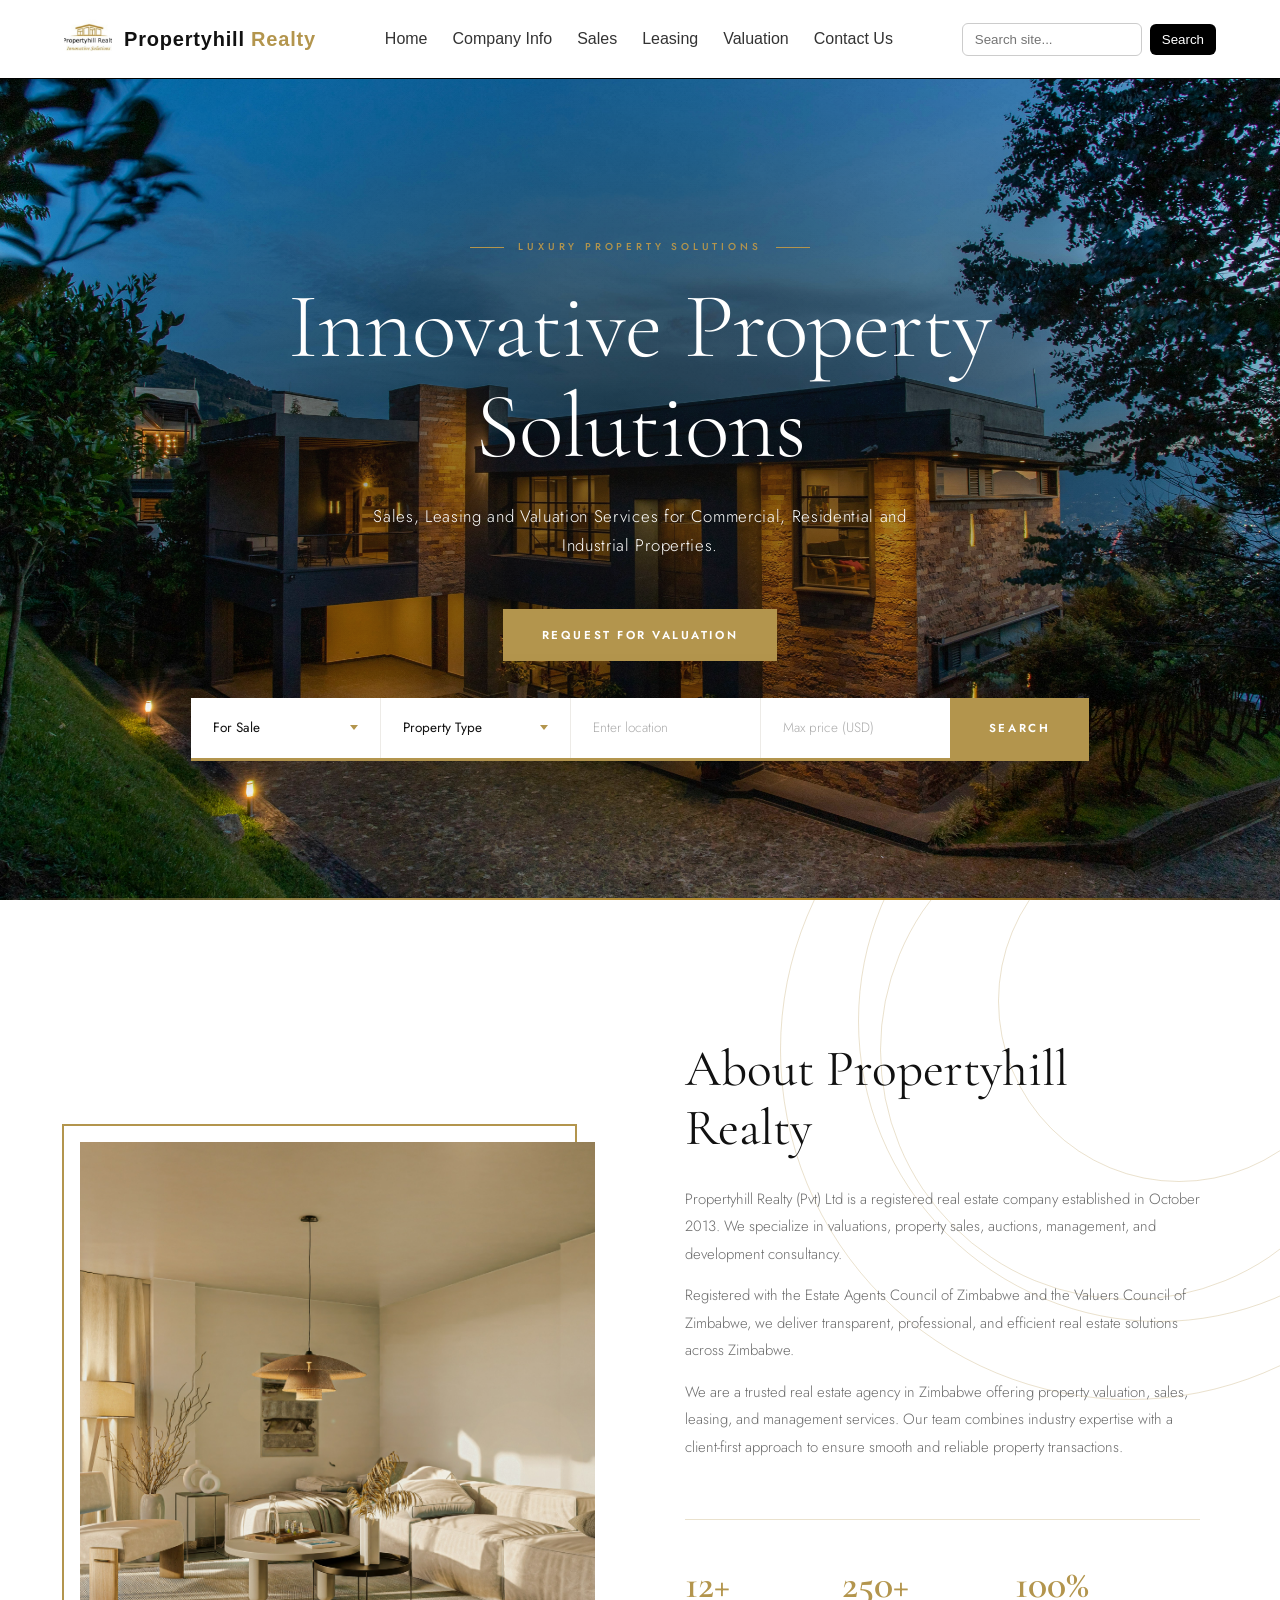
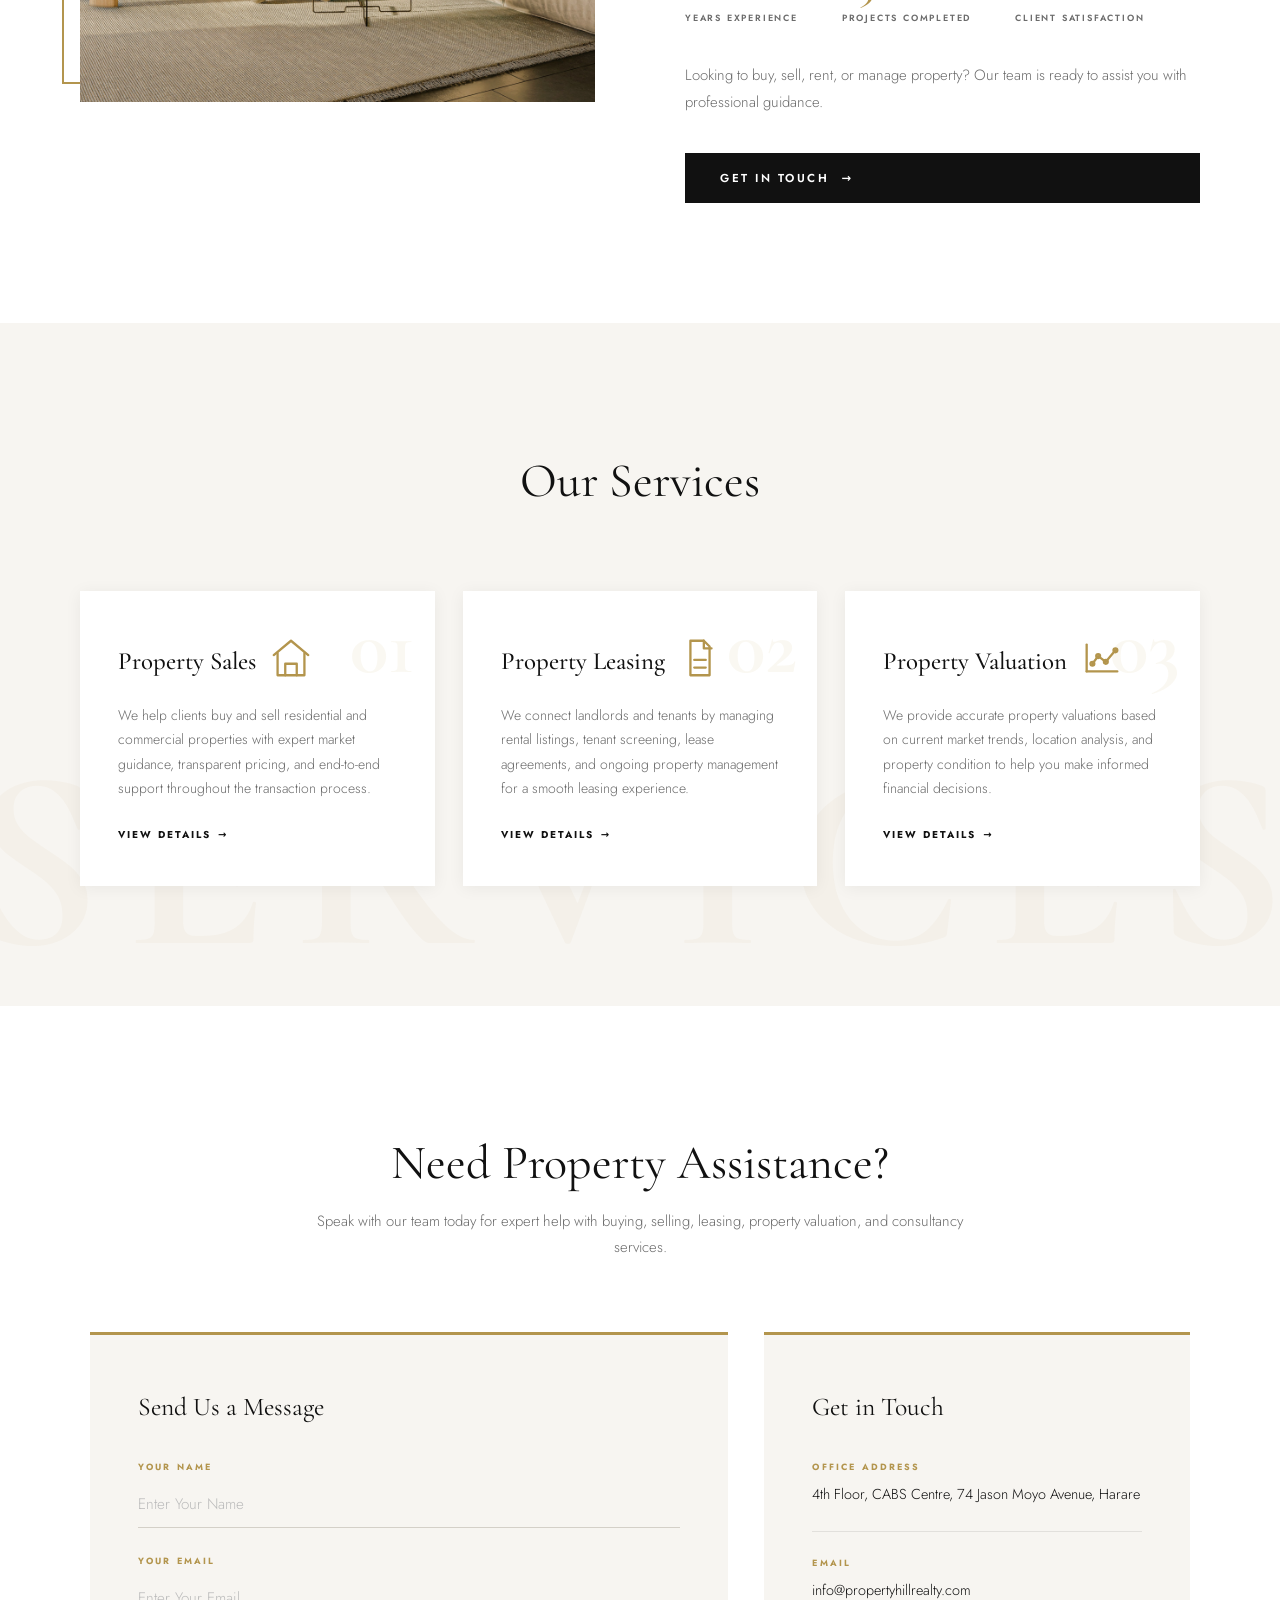
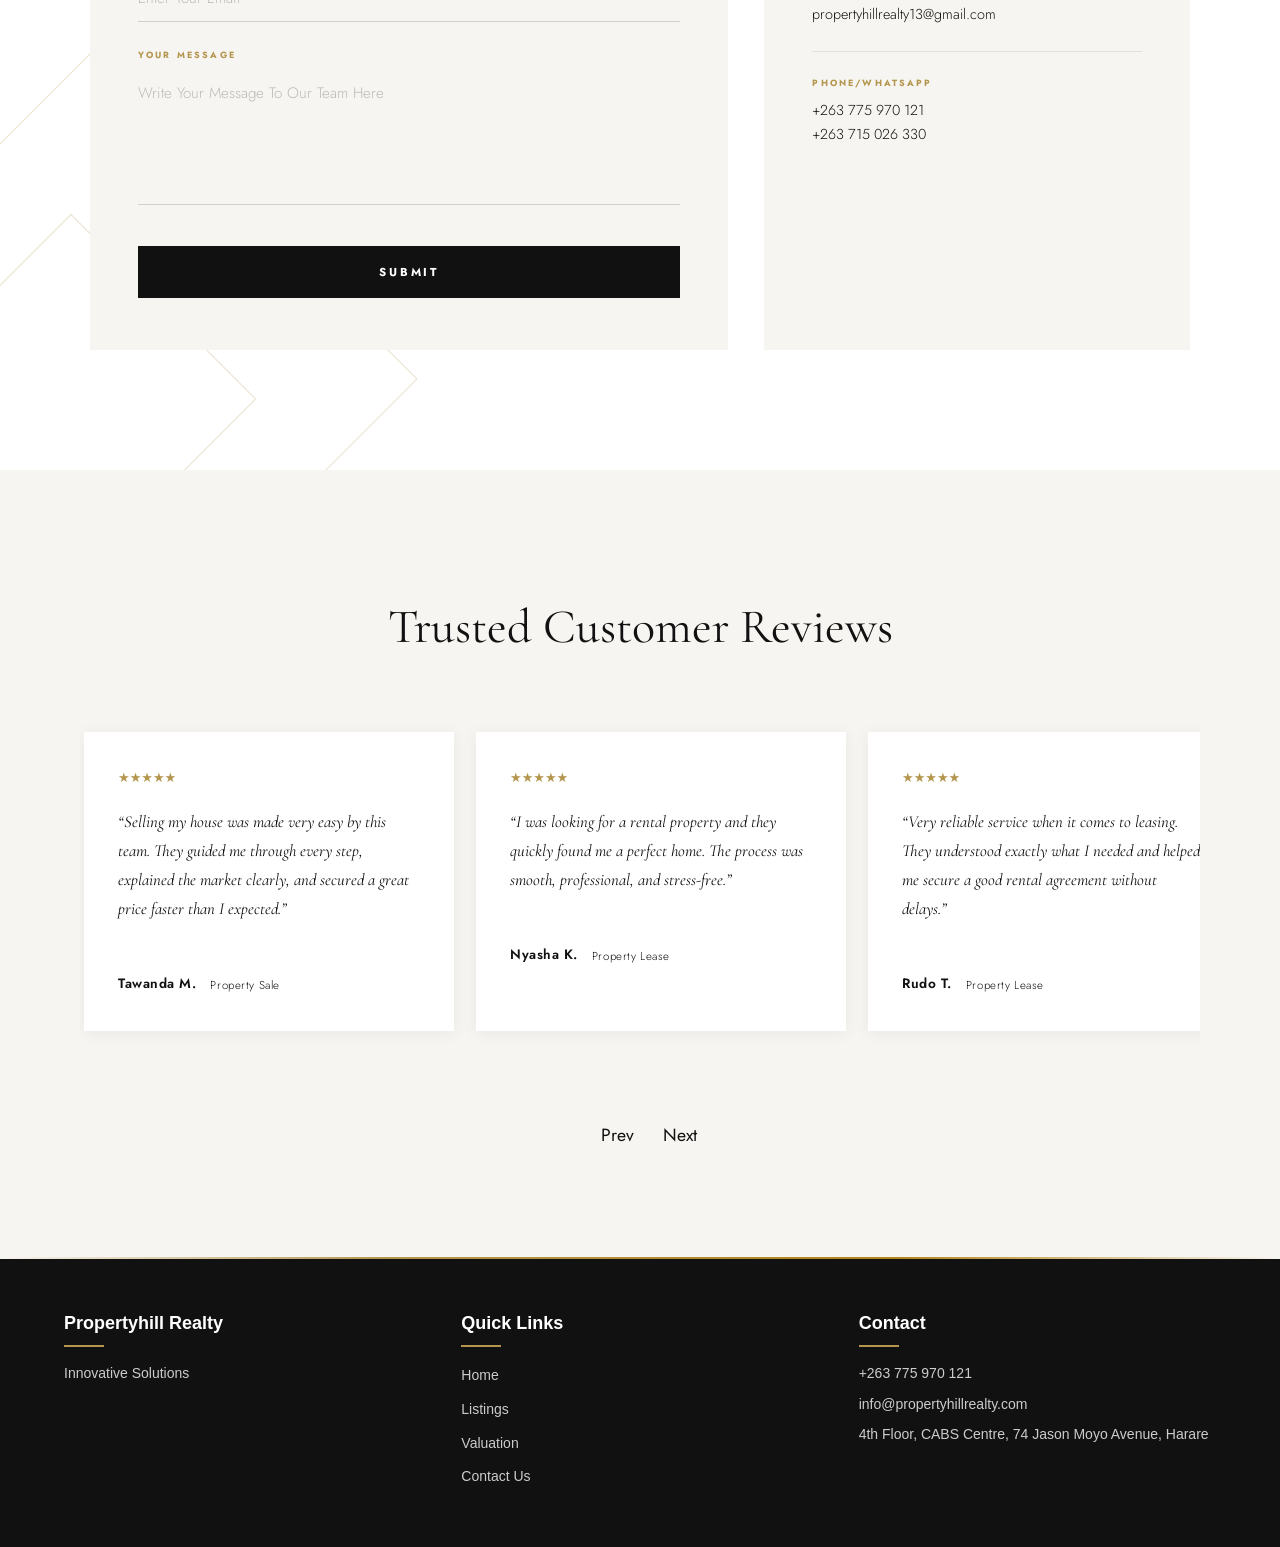
==== commit 3417eb5e: "created and linked about page" ====
--- a/index.html
+++ b/index.html
@@ -29,7 +29,9 @@
 				</div>
 
 				<ul class="main-nav">
-					<li><a href="#">Home</a></li>	
+					<li><a href="#">Home</a></li>
+					
+					<li><a href="pages/about.html">Company Info</a></li>
 
 					<li class="dropdown">
 						<span class="drop-trigger">Sales</span>
--- a/css/landing.css
+++ b/css/landing.css
@@ -192,17 +192,16 @@
   z-index: 0;
 }
 
-/* Multi-layer overlay: dark gradient + vignette */
 #hero::before {
   content: "";
   position: absolute;
   inset: 0;
   background:
-    radial-gradient(ellipse at center, transparent 30%, rgba(17,17,17,0.55) 100%),
-    linear-gradient(175deg,
-      rgba(17,17,17,0.48) 0%,
-      rgba(17,17,17,0.22) 45%,
-      rgba(17,17,17,0.72) 100%
+    radial-gradient(
+      ellipse at center,
+      rgba(17,17,17,0.55) 0%,
+      rgba(17,17,17,0.35) 35%,
+      rgba(17,17,17,0) 70%
     );
   z-index: 1;
 }
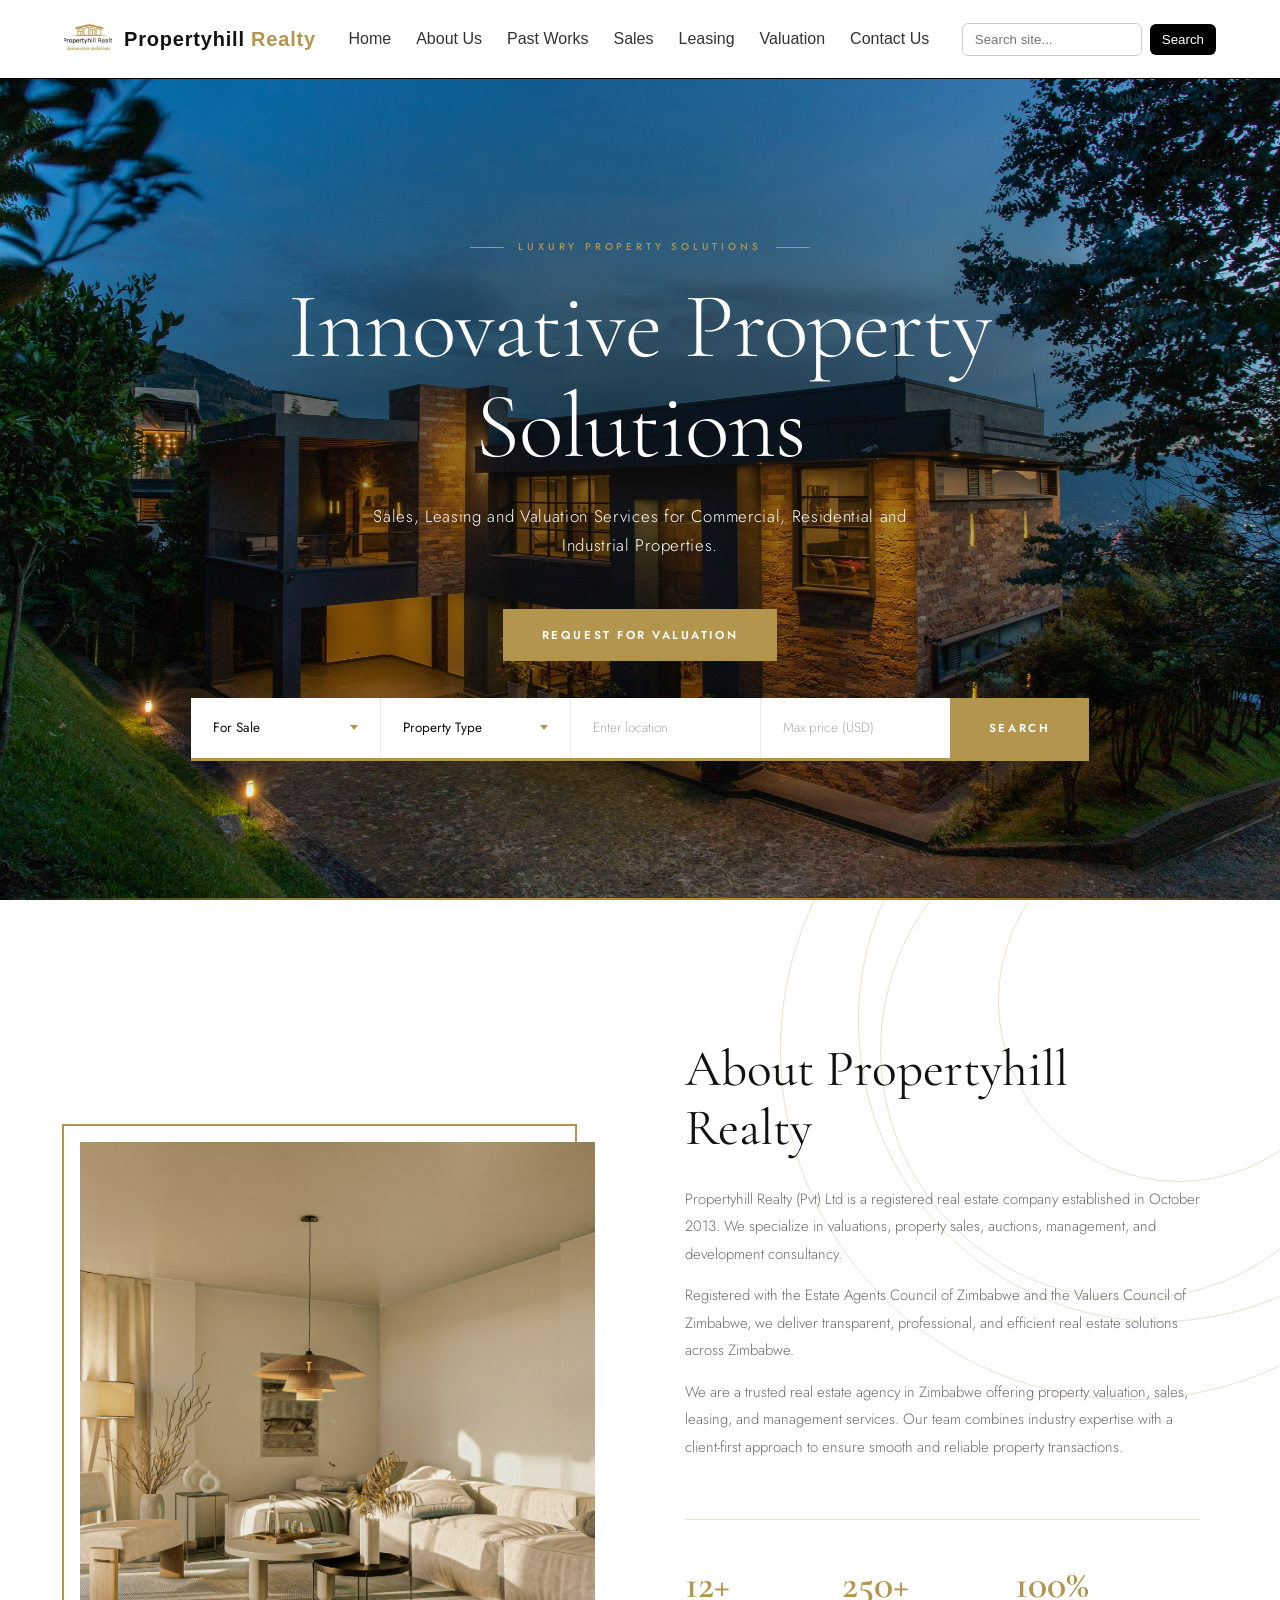
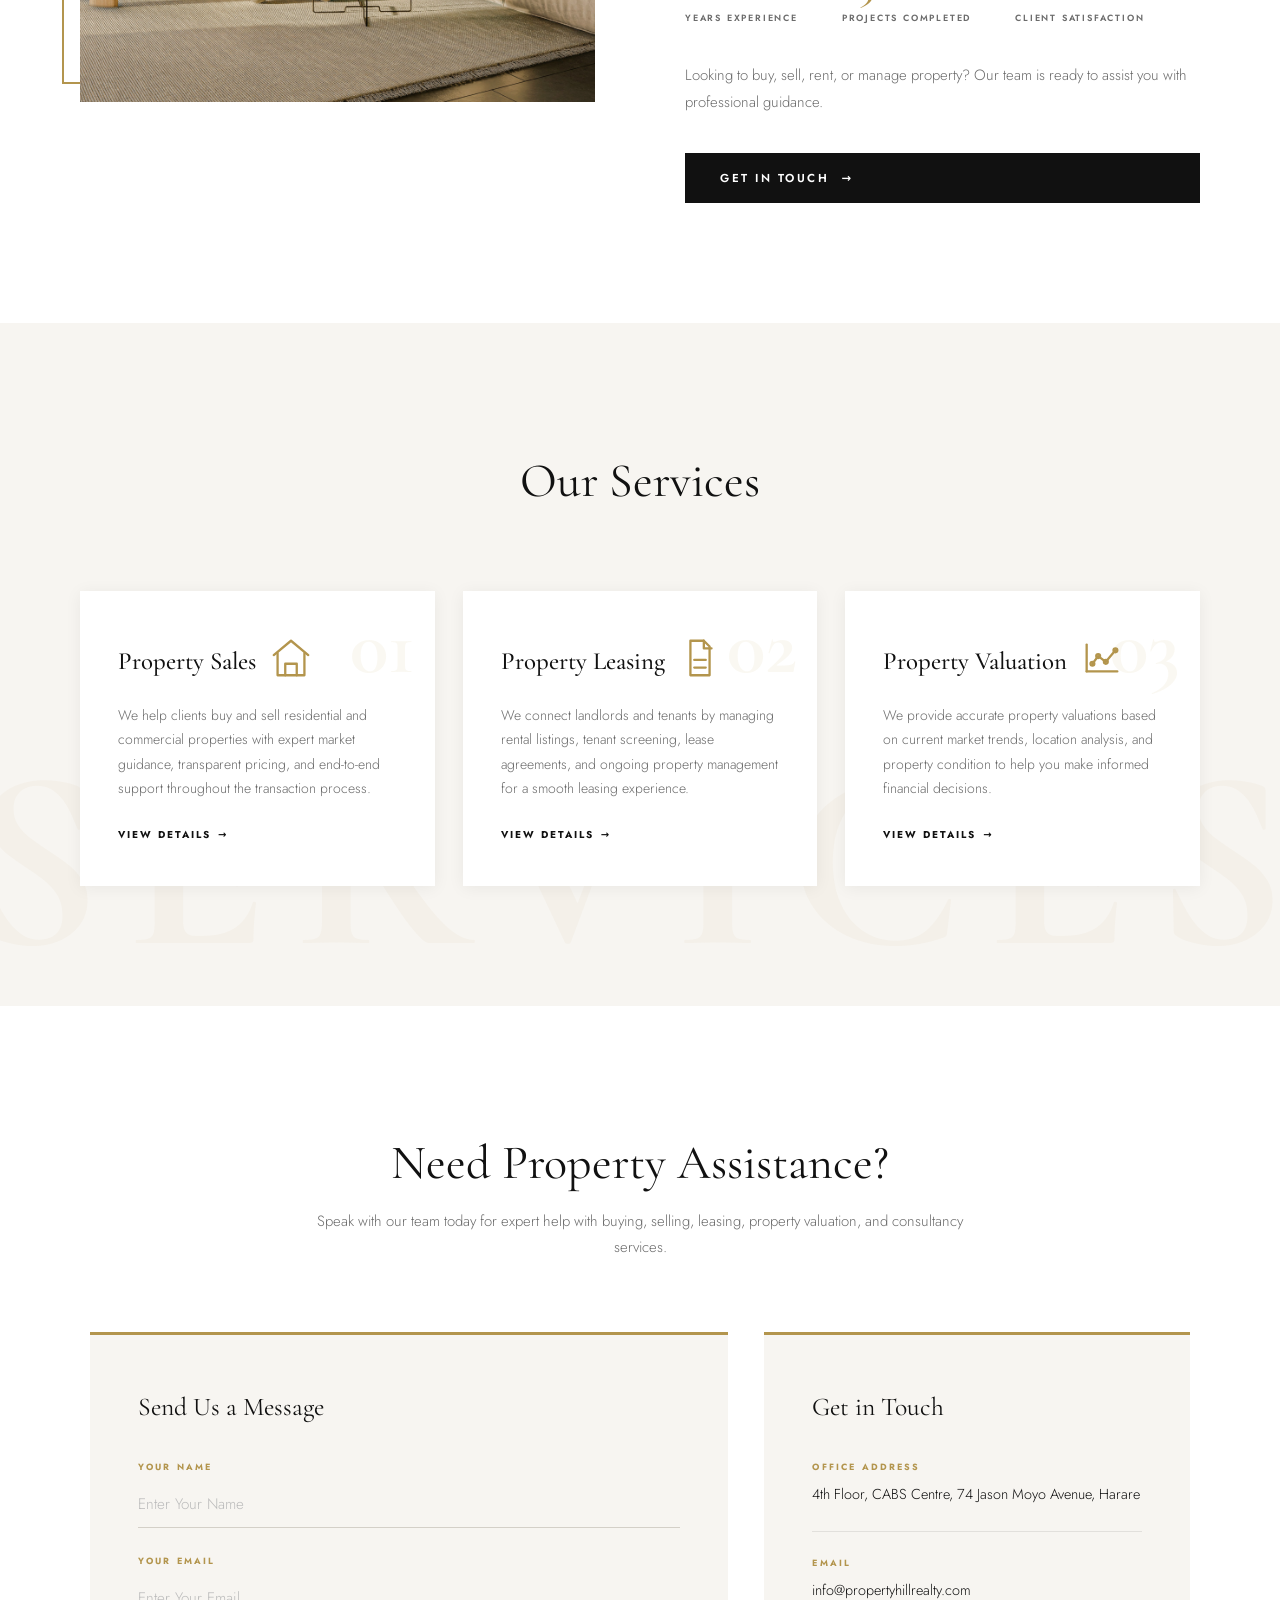
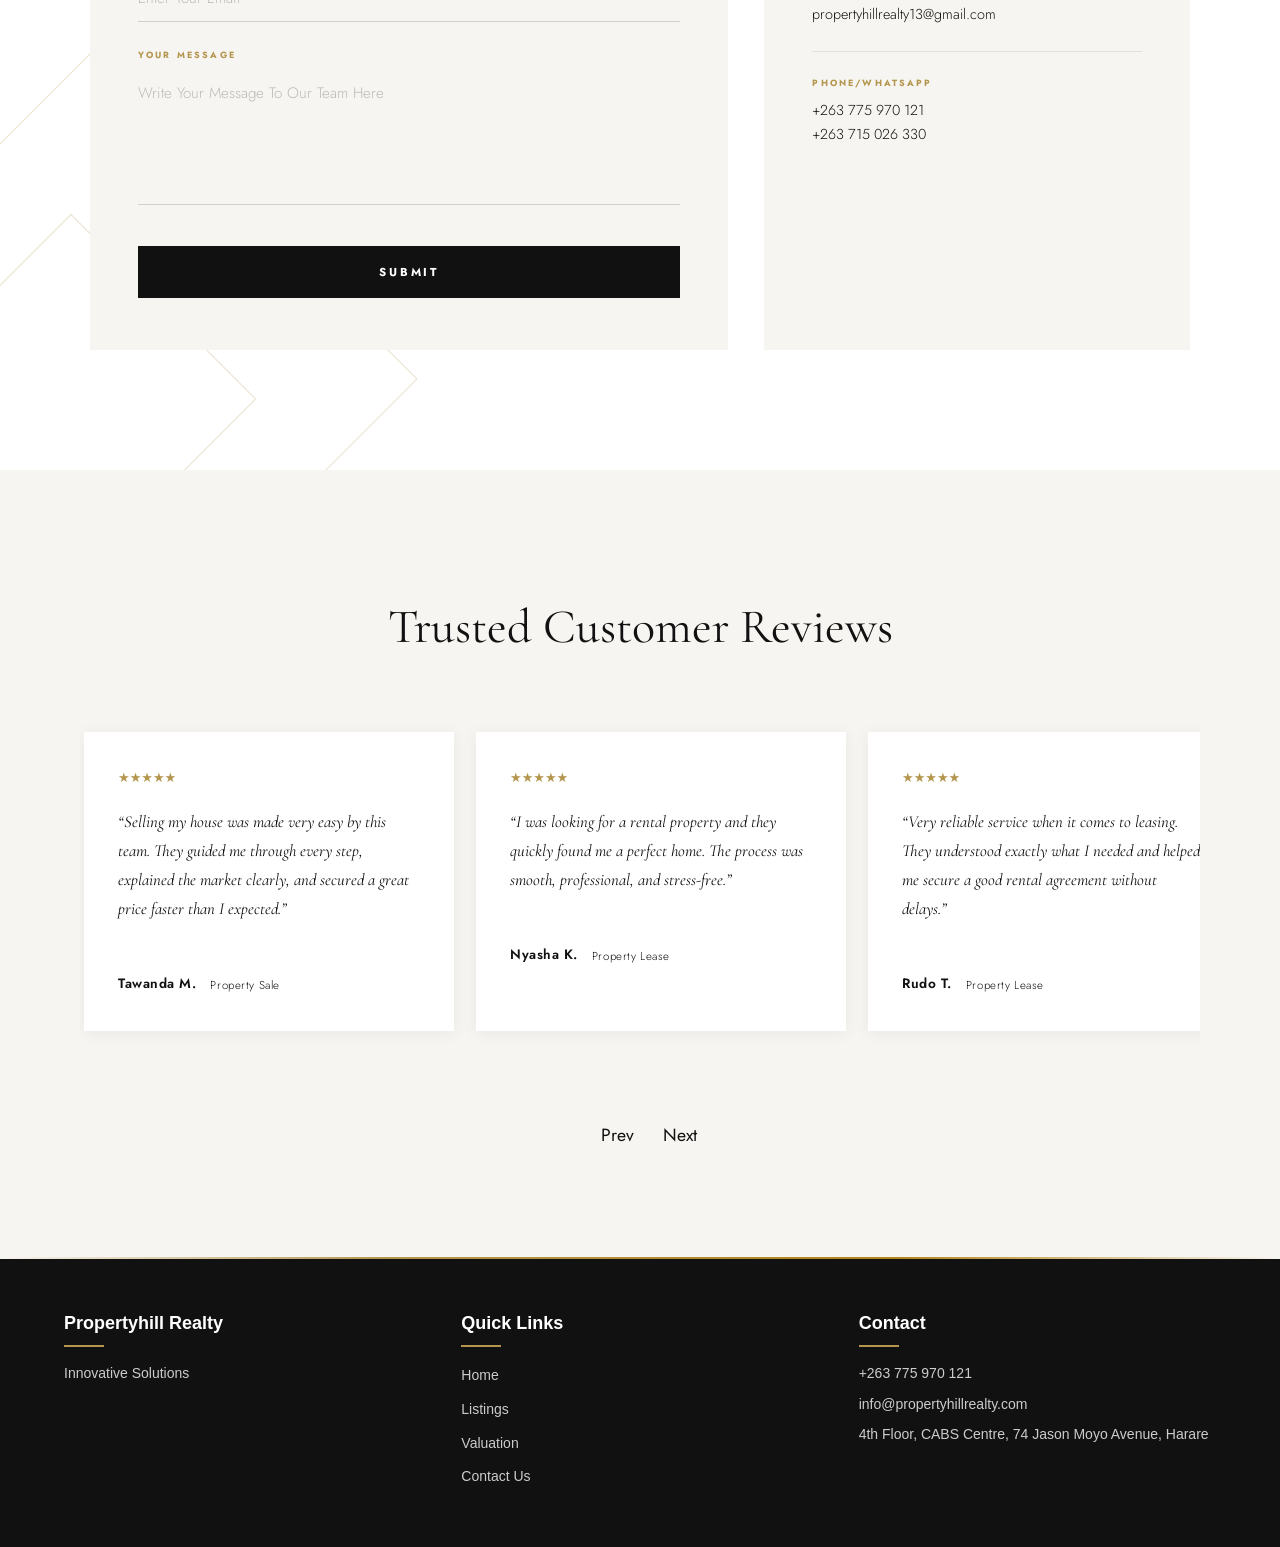
==== commit 4ec64348: "Added basic, past work page" ====
--- a/index.html
+++ b/index.html
@@ -31,7 +31,9 @@
 				<ul class="main-nav">
 					<li><a href="#">Home</a></li>
 					
-					<li><a href="pages/about.html">Company Info</a></li>
+					<li><a href="pages/about.html">About Us</a></li>
+
+					<li><a href="pages/previous.html">Past Works</a></li>
 
 					<li class="dropdown">
 						<span class="drop-trigger">Sales</span>
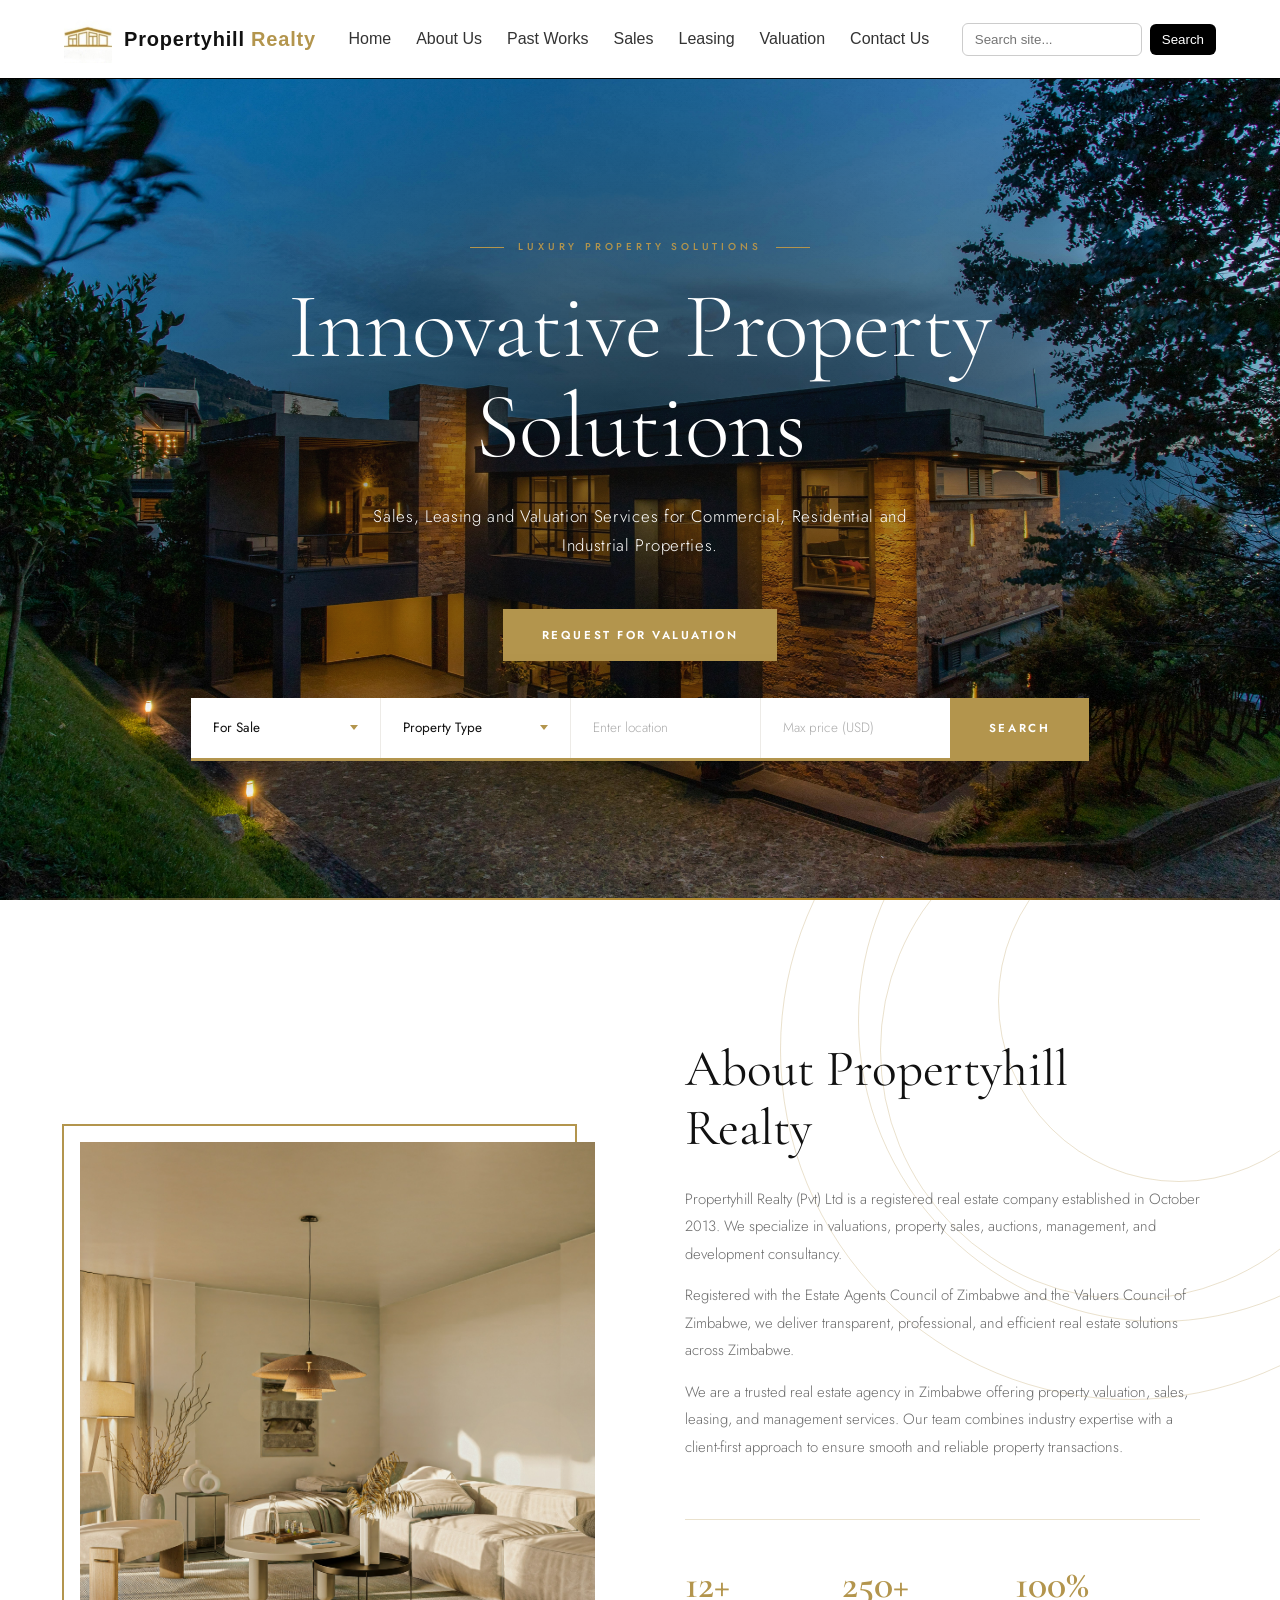
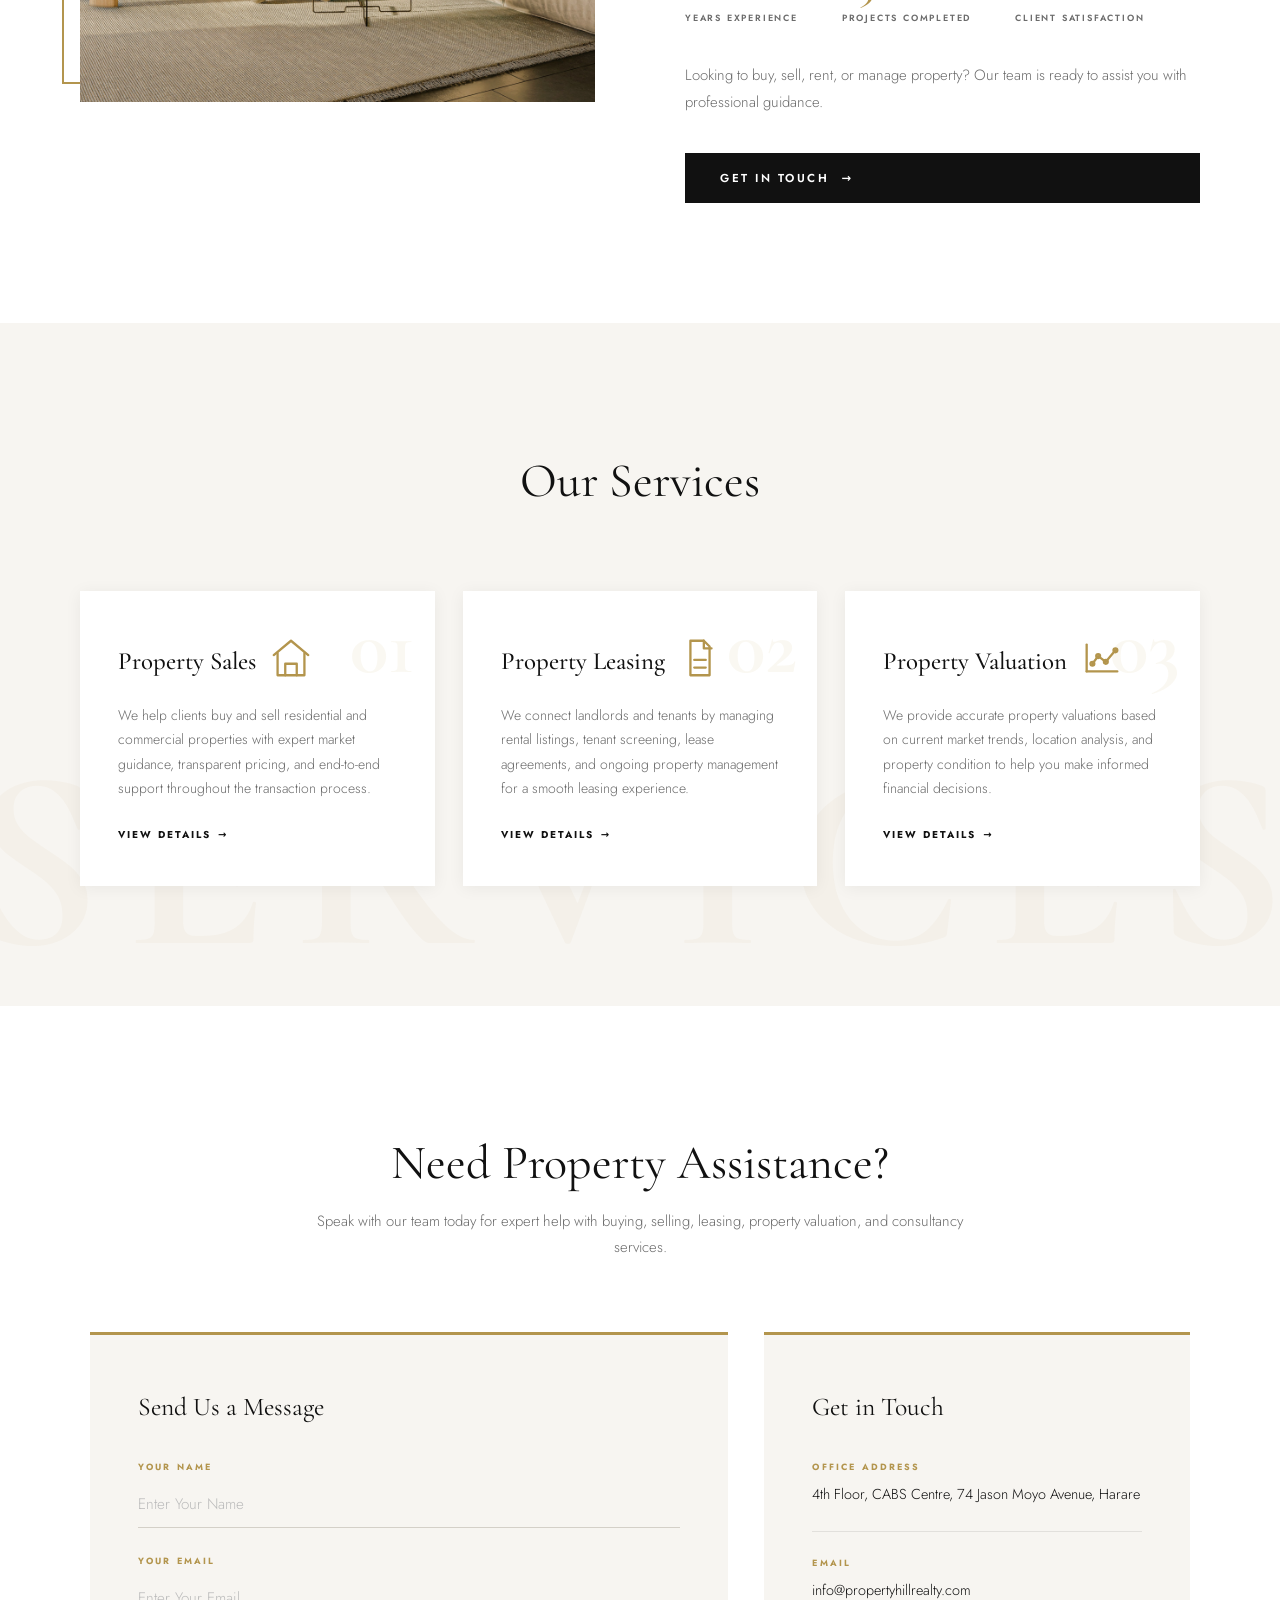
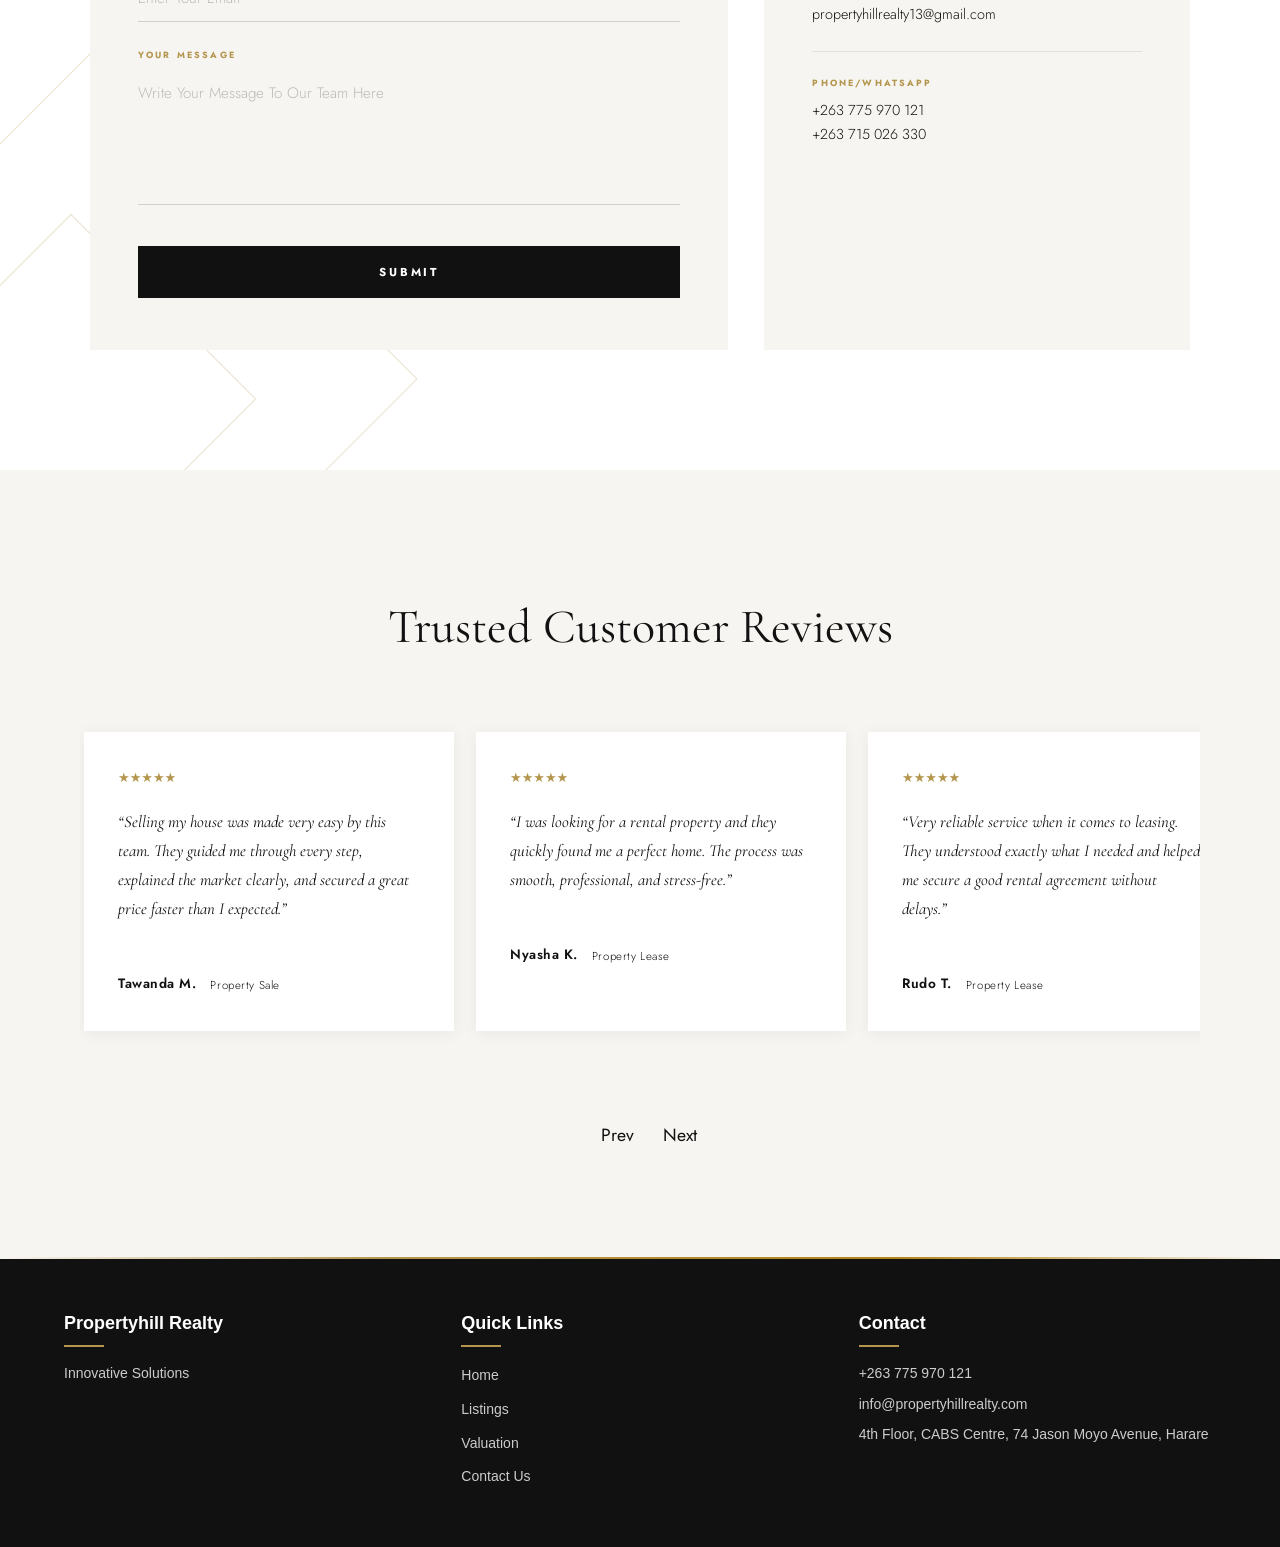
==== commit 7304b53f: "Style revamps" ====
--- a/index.html
+++ b/index.html
@@ -4,6 +4,7 @@
 		<meta charset="UTF-8">
 		<meta name="viewport" content="width=device-width, initial-scale=1.0">
 		<title>Propertyhill Realty</title>
+		<link rel="icon" type="image/png" href="assets/icon.png">
 
 		<link rel="stylesheet" href="css/style.css">
 		<link rel="stylesheet" href="css/main/header.css">
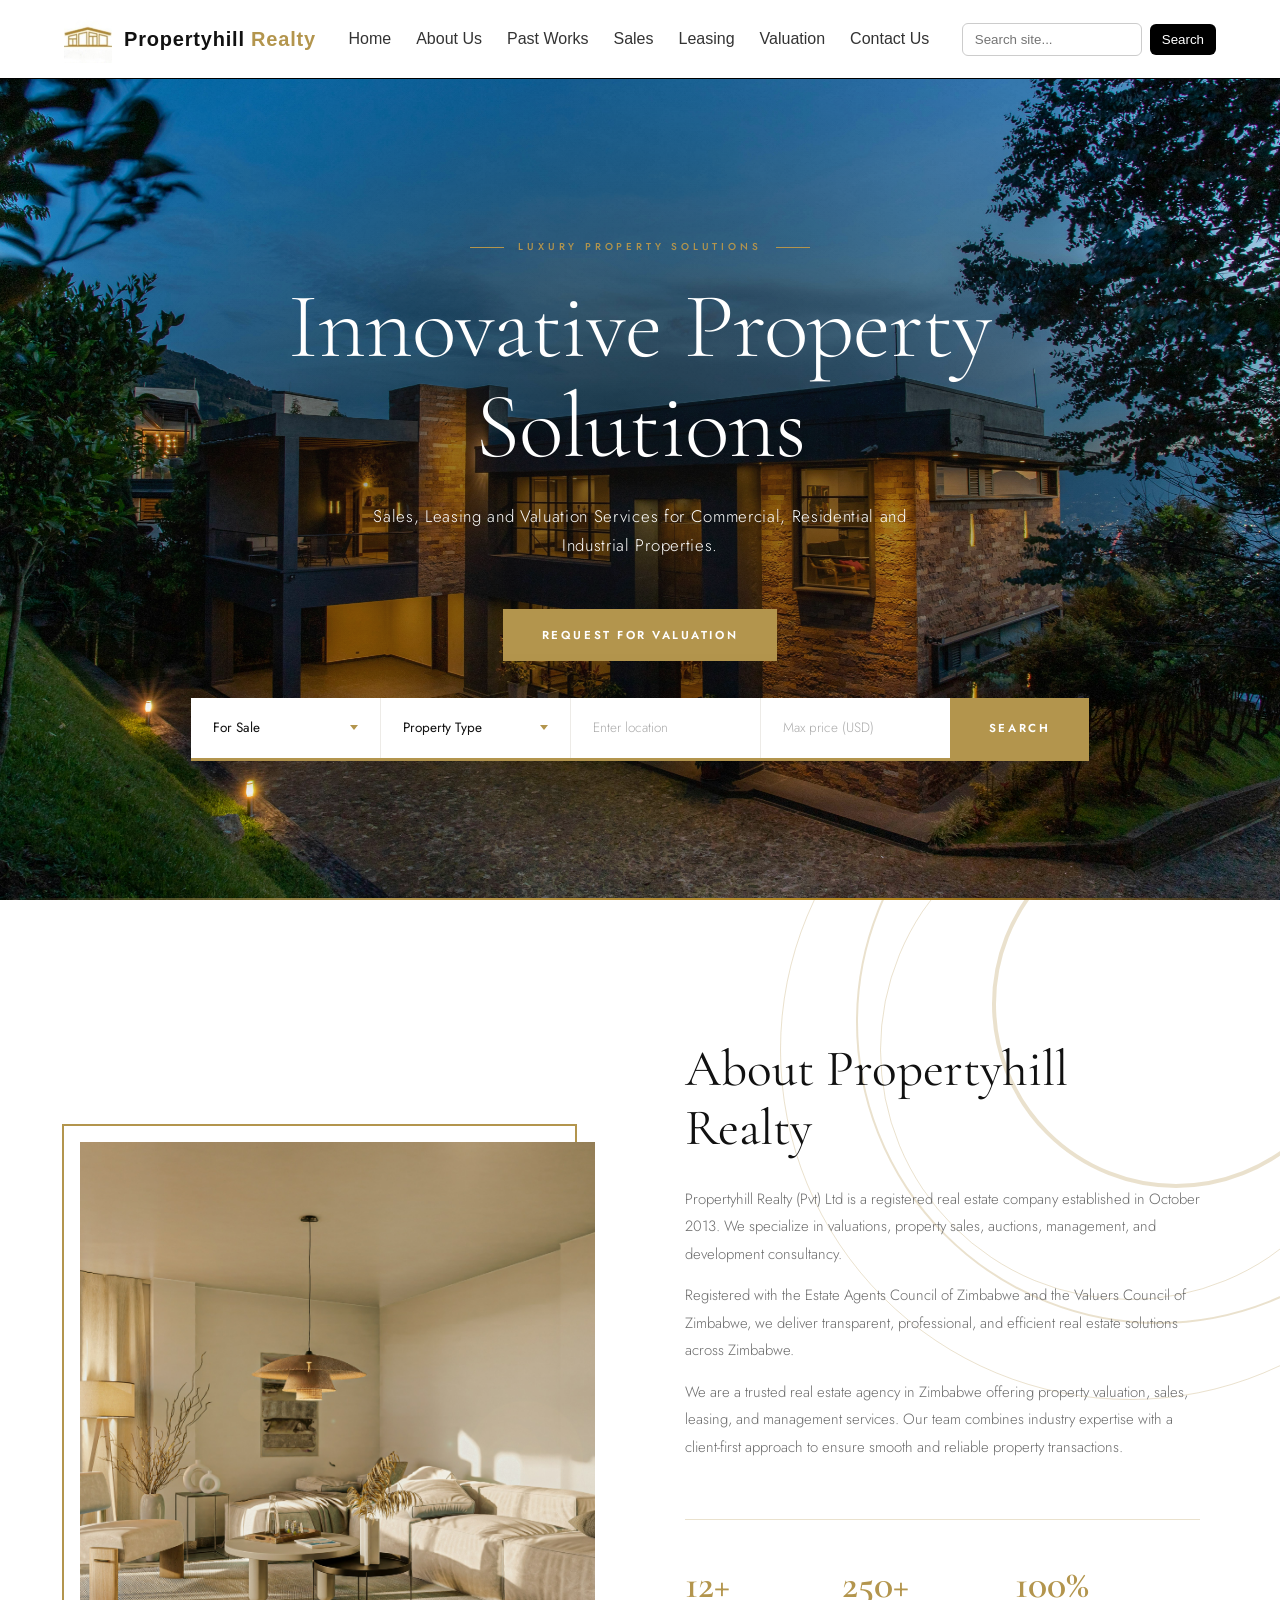
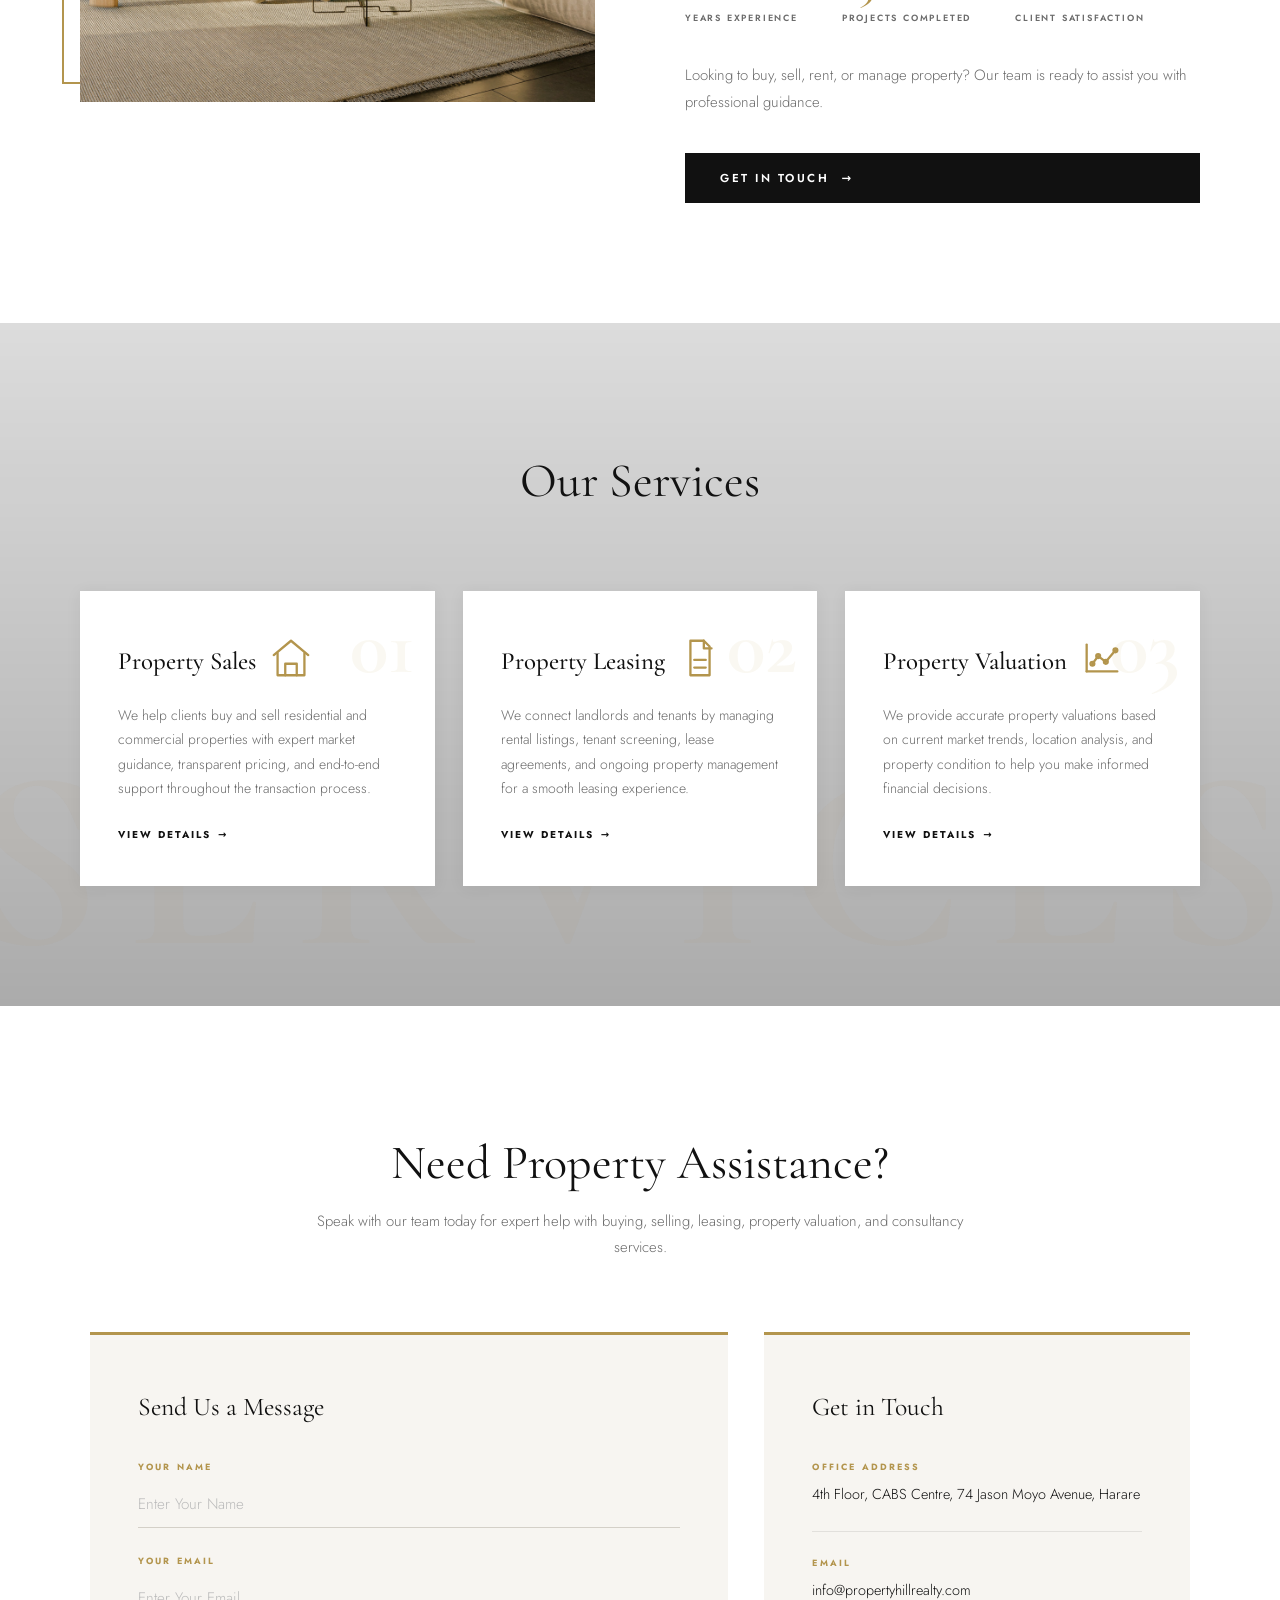
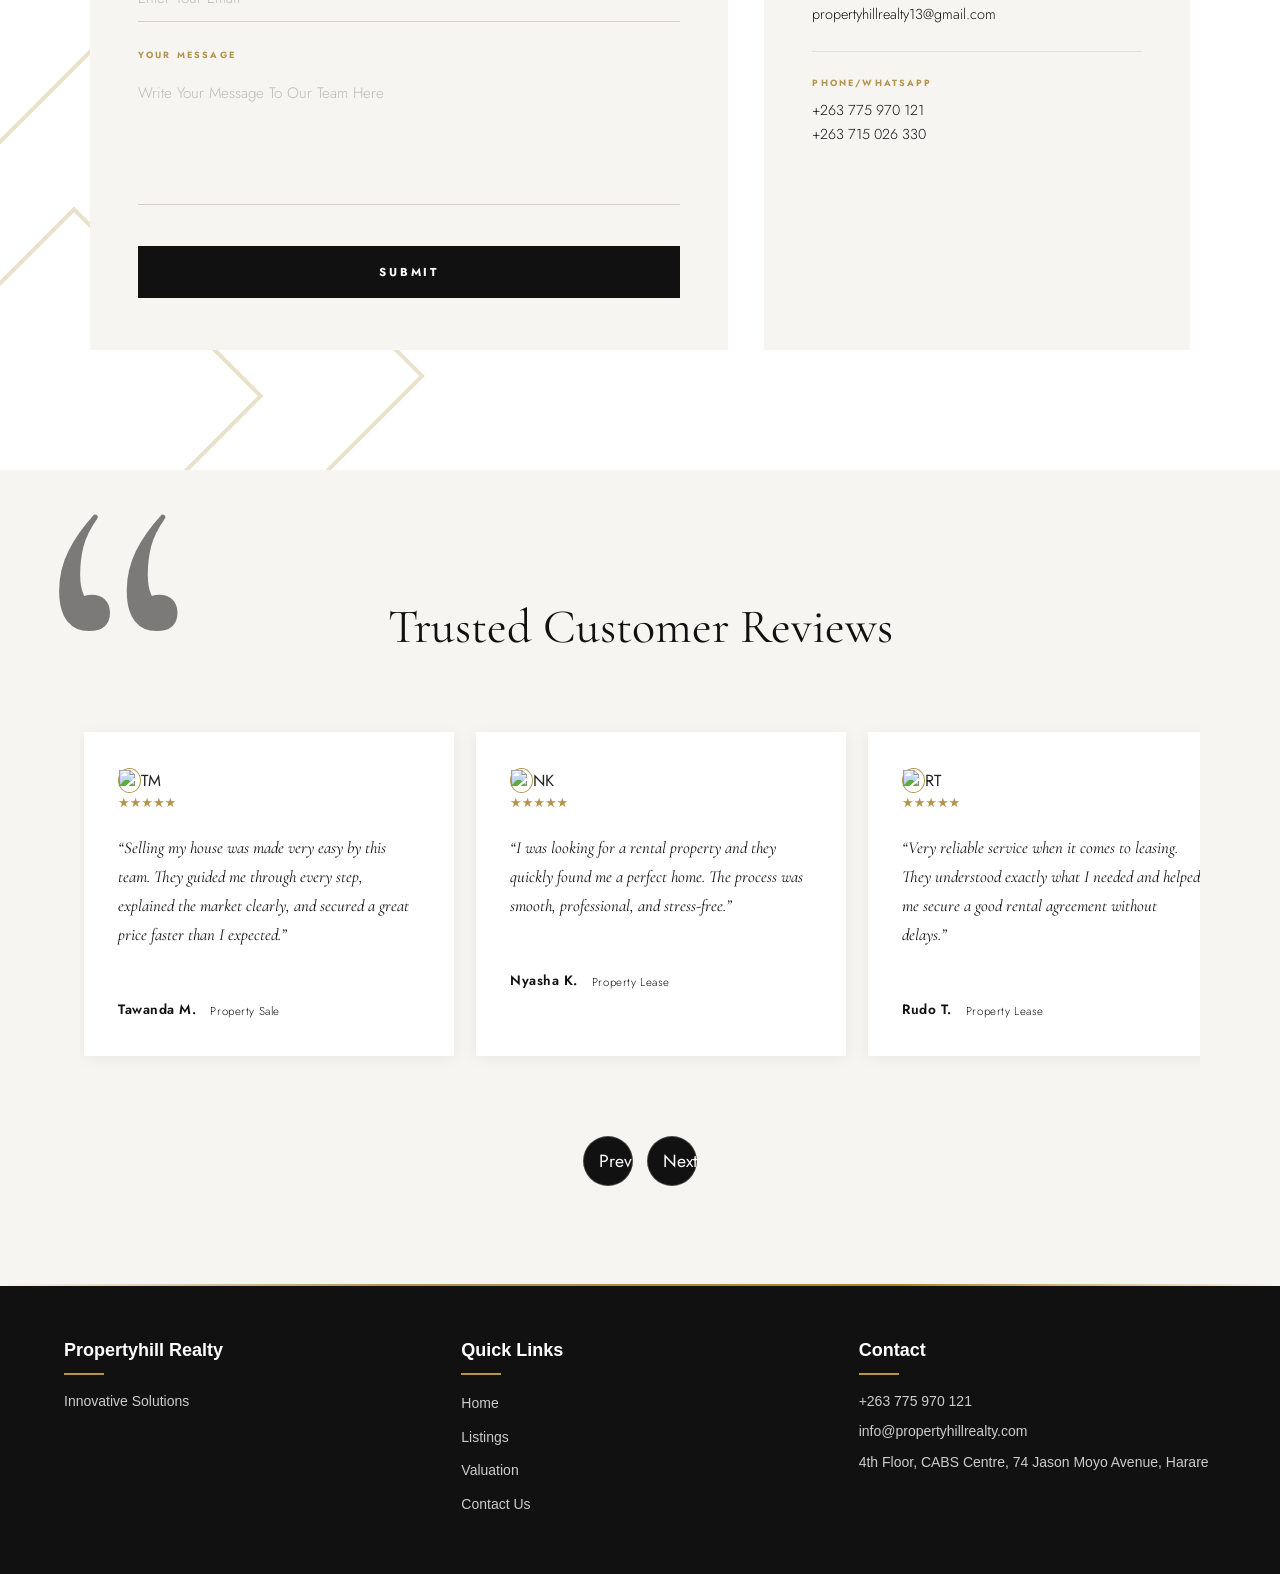
==== commit 0efc7159: "landing page images" ====
--- a/index.html
+++ b/index.html
@@ -342,6 +342,10 @@
 				<div class="reviews-track">
 
 					<blockquote>
+						<span class="reviewer-avatar">
+							<img src="assets/reviewer1">
+						</span>
+						<span class="reviewer-initials">TM</span>
 						<span class="review-stars">★★★★★</span>
 						<p>
 							“Selling my house was made very easy by this team. They guided me through every step,
@@ -354,6 +358,10 @@
 					</blockquote>
 
 					<blockquote>
+						<span class="reviewer-avatar">
+							<img src="assets/reviewer2">
+						</span>
+						<span class="reviewer-initials">NK</span>
 						<span class="review-stars">★★★★★</span>
 						<p>
 							“I was looking for a rental property and they quickly found me a perfect home.
@@ -366,6 +374,10 @@
 					</blockquote>
 
 					<blockquote>
+						<span class="reviewer-avatar">
+							<img src="assets/reviewer2">
+						</span>
+						<span class="reviewer-initials">RT</span>
 						<span class="review-stars">★★★★★</span>
 						<p>
 							“Very reliable service when it comes to leasing. They understood exactly what I needed
@@ -377,6 +389,10 @@
 						</div>
 					</blockquote>
 					<blockquote>
+						<span class="reviewer-avatar">
+							<img src="assets/reviewer3">
+						</span>
+						<span class="reviewer-initials">TM</span>
 						<span class="review-stars">★★★★★</span>
 						<p>
 							“The team made the entire process smooth and stress-free. They were responsive,
@@ -389,6 +405,10 @@
 					</blockquote>
 
 					<blockquote>
+						<span class="reviewer-avatar">
+							<img src="assets/reviewer4">
+						</span>
+						<span class="reviewer-initials">MK</span>
 						<span class="review-stars">★★★★★</span>
 						<p>
 							“Excellent customer service from start to finish. I appreciated how quickly they
@@ -401,6 +421,10 @@
 					</blockquote>
 
 					<blockquote>
+						<span class="reviewer-avatar">
+							<img src="assets/reviewer5">
+						</span>
+						<span class="reviewer-initials">CD</span>						
 						<span class="review-stars">★★★★★</span>
 						<p>
 							“Professional and efficient. I was able to secure a lease agreement much faster
--- a/css/landing.css
+++ b/css/landing.css
@@ -323,19 +323,6 @@
   box-shadow: var(--shadow-gold);
 }
 
-/* Secondary — white outline */
-#hero button:nth-of-type(2) {
-  background: transparent;
-  color: var(--white);
-  border-color: rgba(255, 255, 255, 0.55);
-}
-#hero button:nth-of-type(2):hover {
-  background: var(--white);
-  border-color: var(--white);
-  color: var(--black);
-  transform: translateY(-3px);
-}
-
 /* ── Search Pill — floats at hero bottom ─────────────────── */
 .search-pill {
   position: absolute;
@@ -433,9 +420,6 @@
   padding: 0 36px;
   border-radius: 0;
   cursor: pointer;
-  transition: background 0.4s var(--ease-luxury),
-              transform  0.4s var(--ease-luxury),
-              box-shadow 0.4s var(--ease-luxury);
   white-space: nowrap;
   flex-shrink: 0;
   min-height: 60px;
@@ -443,8 +427,9 @@
 }
 .pill button:hover {
   background: var(--gold);
-  transform: none;
   box-shadow: var(--shadow-gold);
+  transition: var(--ease-luxury);
+  transform: translateY(0px);
 }
 
 /* Responsive hero */
@@ -505,7 +490,7 @@
   width: 600px;
   height: 600px;
   border-radius: 50%;
-  border: 1px solid var(--gold-border);
+  border: 2px solid var(--gold-border);
   pointer-events: none;
   z-index: 0;
 }
@@ -517,7 +502,7 @@
   width: 360px;
   height: 360px;
   border-radius: 50%;
-  border: 1px solid var(--gold-border);
+  border: 4px solid var(--gold-border);
   pointer-events: none;
   z-index: 0;
 }
@@ -539,12 +524,6 @@
   position: relative;
 }
 
-/*
-  IMAGE SUGGESTION:
-  Interior shot of a grand, sunlit living room in a luxury property —
-  floor-to-ceiling windows, marble floors, sculptural furniture.
-  Alt: "Luxury property interior with floor-to-ceiling windows and marble flooring"
-*/
 .about-image-wrap img {
   width: 100%;
   height: 560px;
@@ -733,7 +712,8 @@
 ══════════════════════════════════════════════════════════════ */
 #services {
   padding: 130px 80px 120px;
-  background: var(--off-white);
+  background: linear-gradient(rgba(0, 0, 0, 0.1), rgba(0, 0, 0, 0.3)),
+              url("../assets/hero5.jpg") center / cover no-repeat;
   position: relative;
   overflow: hidden;
 }
@@ -947,7 +927,7 @@
   left: -140px;
   width: 460px;
   height: 460px;
-  border: 1px solid var(--gold-border);
+  border: 4px solid var(--gold-border);
   transform: rotate(45deg);
   pointer-events: none;
 }
@@ -958,7 +938,7 @@
   left: -60px;
   width: 260px;
   height: 260px;
-  border: 1px solid var(--gold-border);
+  border: 4px solid var(--gold-border);
   transform: rotate(45deg);
   pointer-events: none;
 }
@@ -1160,7 +1140,7 @@
   font-family: var(--font-display);
   font-size: 36vw;
   line-height: 1;
-  color: rgba(255, 255, 255, 0.025);
+  color: rgba(0, 0, 0, 0.5);
   pointer-events: none;
   user-select: none;
 }
@@ -1311,6 +1291,32 @@
   display: block;
   letter-spacing: 0.04em;
 }
+.reviewer-avatar {
+  right: 0px;
+  width: 80px;
+  height: 80px;
+  border-radius: 50%;
+  object-fit: cover;
+  border: 1px solid var(--gold);
+  flex-shrink: 0;
+}
+/* Fallback initials circle if no image */
+.reviewer-initial {
+  right: 0px;
+  width: 46px;
+  height: 46px;
+  border-radius: 50%;
+  background: var(--gold-subtle);
+  border: 1px solid var(--gold-border);
+  display: flex;
+  align-items: center;
+  justify-content: center;
+  font-family: var(--font-display);
+  font-size: 1.1rem;
+  color: var(--gold);
+  flex-shrink: 0;
+}
+
 .reviewer-role {
   font-family: var(--font-body);
   font-size: 0.72rem;
@@ -1331,12 +1337,12 @@
   z-index: 1;
 }
 .reviews-controls button {
-  width: 48px;
-  height: 48px;
+  width: 50px;
+  height: 50px;
   border-radius: 50%;
   border: 1px solid rgba(255, 255, 255, 0.2);
-  background: transparent;
-  color: var(--black);
+  background: var(--black);
+  color: var(--white);
   font-size: 1.1rem;
   cursor: pointer;
   transition: all 0.35s var(--ease-luxury);
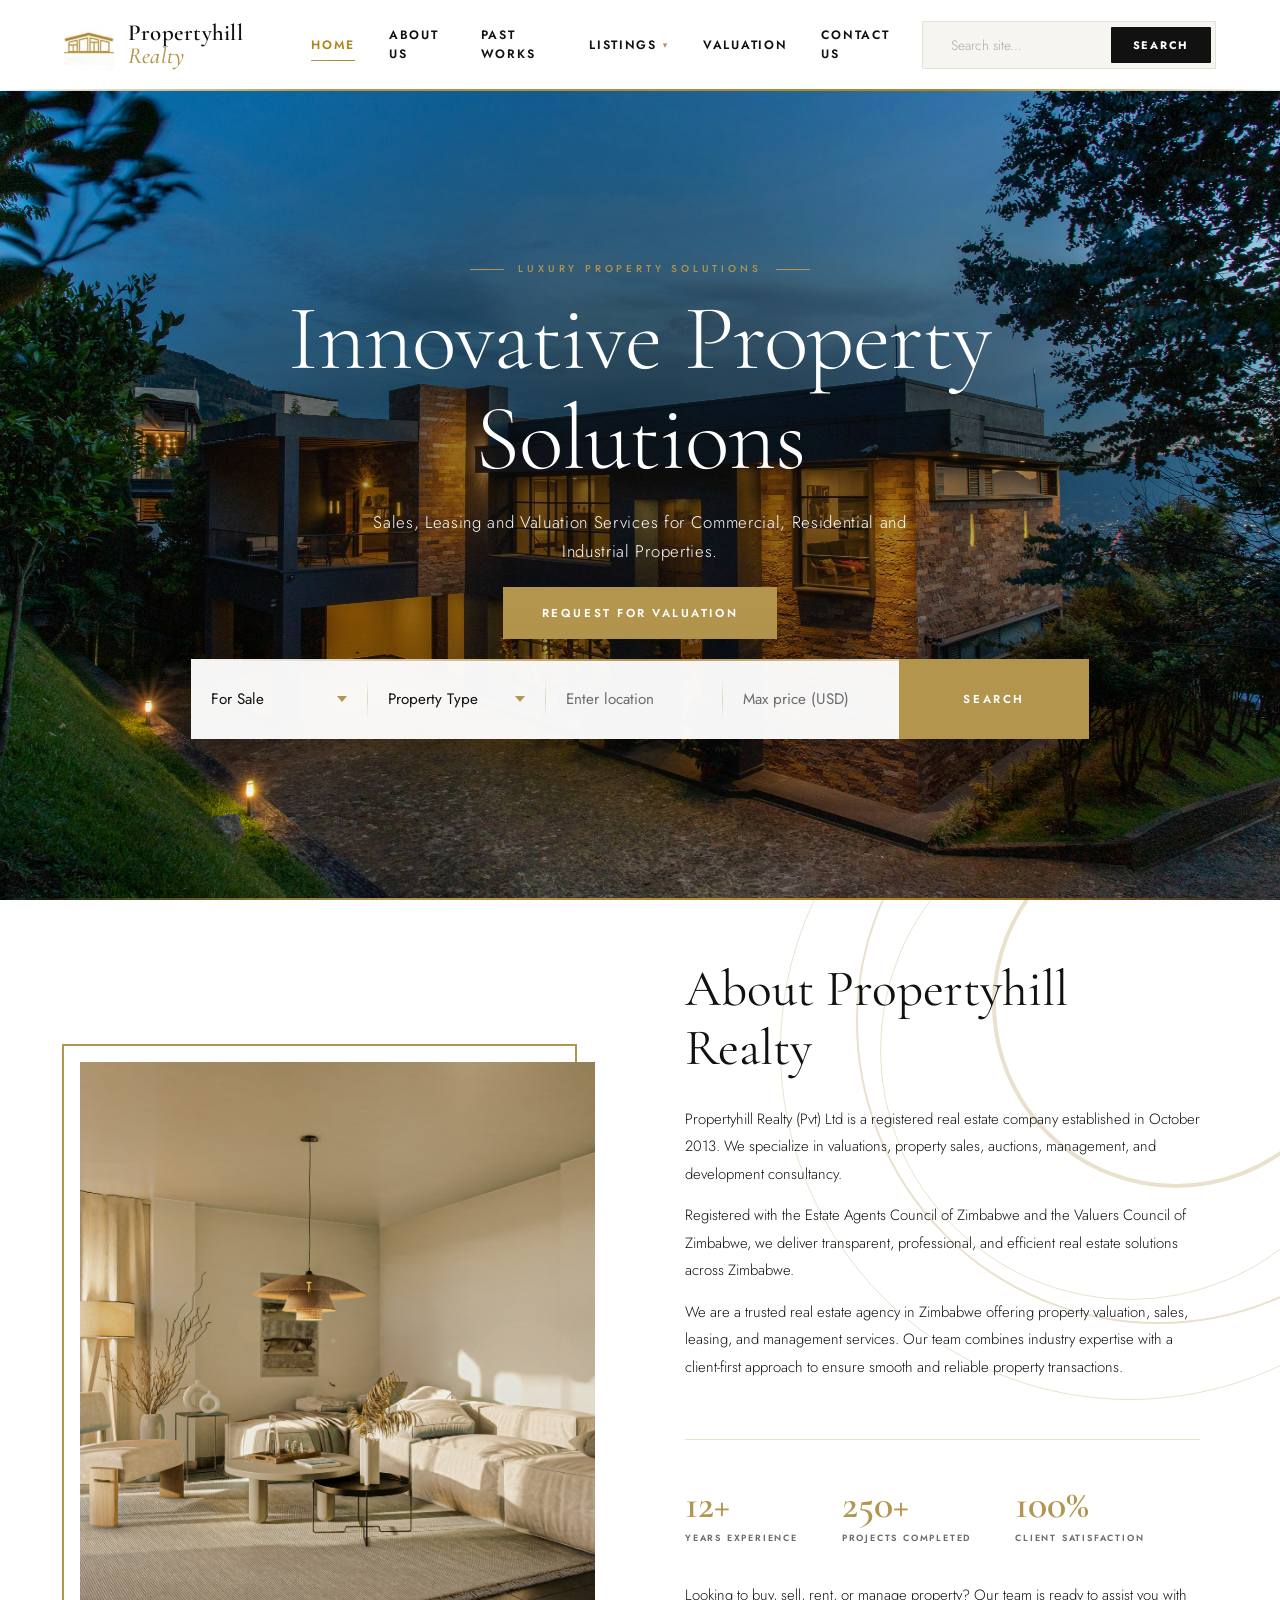
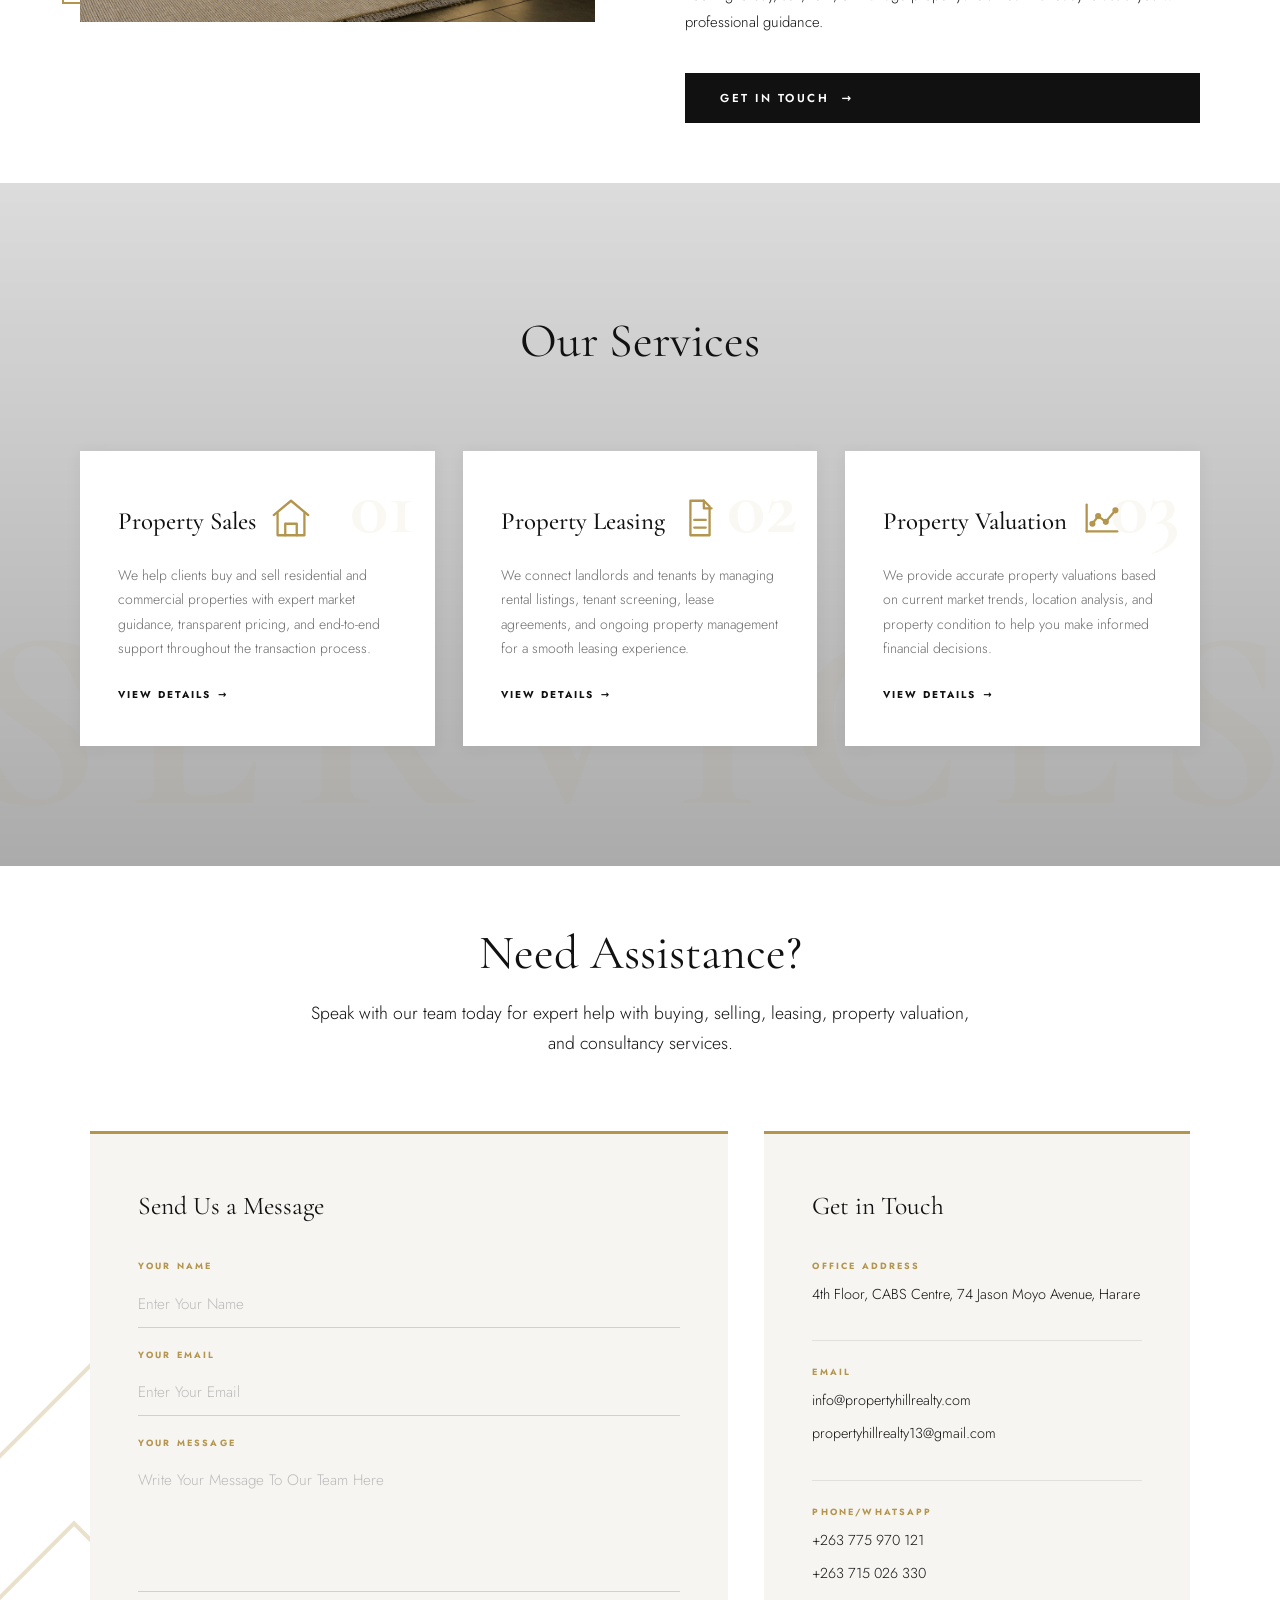
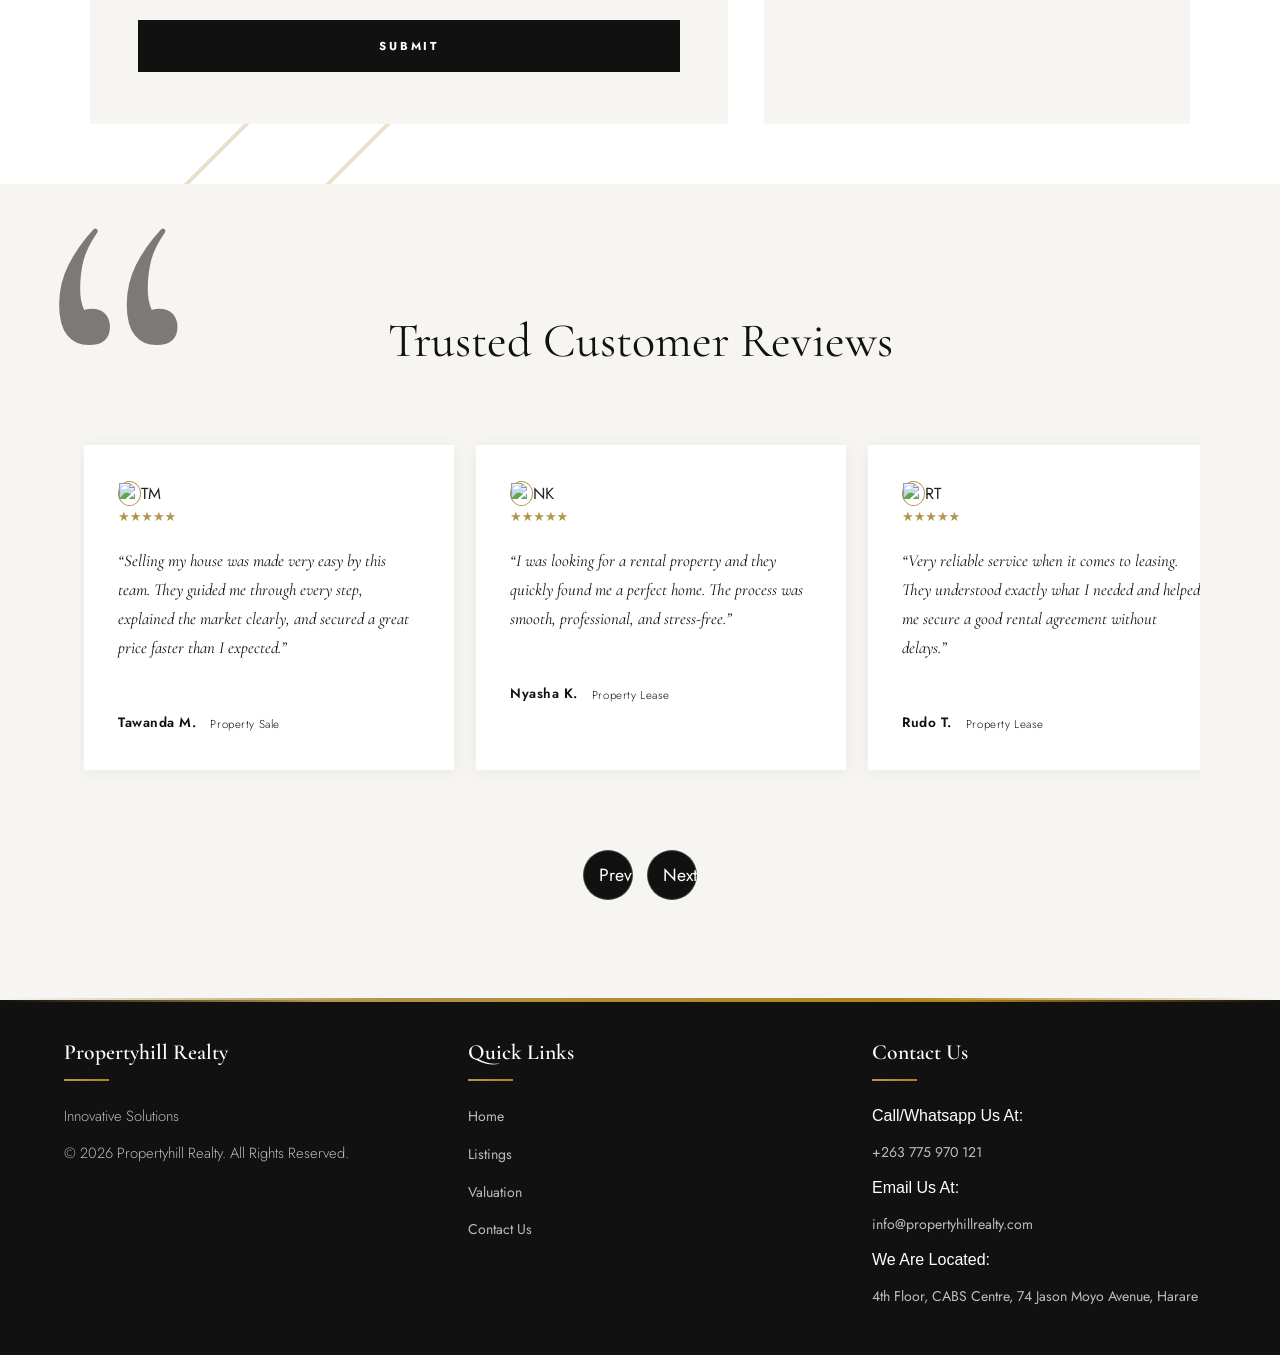
==== commit f885cfb2: "Updated header and Footer" ====
--- a/index.html
+++ b/index.html
@@ -30,14 +30,14 @@
 				</div>
 
 				<ul class="main-nav">
-					<li><a href="#">Home</a></li>
+					<li><a href="#" class="active">Home</a></li>
 					
 					<li><a href="pages/about.html">About Us</a></li>
 
 					<li><a href="pages/previous.html">Past Works</a></li>
 
 					<li class="dropdown">
-						<span class="drop-trigger">Sales</span>
+						<span class="drop-trigger">Listings</span>
 						<div class="dropdown-menu">
 							<a href="pages/listings.html?type=res&deal=sale">Residential</a>
 							<a href="pages/listings.html?type=com&deal=sale">Commercial</a>
@@ -45,16 +45,7 @@
 						</div>
 					</li>
 
-					<li class="dropdown">
-						<span class="drop-trigger">Leasing</span>
-						<div class="dropdown-menu">
-							<a href="pages/listings.html?type=res&deal=lease">Residential</a>
-							<a href="pages/listings.html?type=com&deal=lease">Commercial</a>
-							<a href="pages/listings.html?type=ind&deal=lease">Industrial</a>
-						</div>
-					</li>
-
-					<li class="dropdown">
+					<li>
 						<a href="pages/valuation.html">Valuation</a>
 					</li>	
 
@@ -285,7 +276,7 @@
 			<section id="contact-cta">
 
 				<div class="contact-intro">
-					<h2>Need Property Assistance?</h2>
+					<h2>Need Assistance?</h2>
 					<p>Speak with our team today for expert help with buying, selling, leasing, property valuation, and consultancy services.</p>
 				</div>
 
@@ -454,30 +445,34 @@
 			<div>
 				<h3>Propertyhill Realty</h3>
 				<p>Innovative Solutions</p>
+				<p>&copy; 2026 Propertyhill Realty. All Rights Reserved.</p>
 			</div>
 
 			<div>
 				<h3>Quick Links</h3>
 
 				<ul>
-					<li><a href="#">Home</a></li>
-					<li><a href="#">Listings</a></li>
-					<li><a href="#">Valuation</a></li>
-					<li><a href="#">Contact Us</a></li>
+					<li><a href="../index.html#">Home</a></li>
+					<li><a href="../pages/listings.html?type=res&deal=sale">Listings</a></li>
+					<li><a href="pages/valuation.html">Valuation</a></li>
+					<li><a href="pages/contact.html">Contact Us</a></li>
 				</ul>
 			</div>
 
 			<div>
-				<h3>Contact</h3>
-
+				<h3>Contact Us</h3>
+
+				<span>Call/Whatsapp Us At:</span>
 				<p>
-					<a href="tel:+263775970121">+263 775 970 121</a>
+					<a href="https://wa.me/263775970121?text=Hi%2C%20I%20am%20interested%20in%20your%20services" target="_blank">+263 775 970 121</a>
 				</p>
 
+				<span>Email Us At:</span>
 				<p>
 					<a href="mailto:info@propertyhillrealty.com">info@propertyhillrealty.com</a>
 				</p>
 
+				<span>We Are Located:</span>
 				<p>
 					<a href="https://maps.google.com/?q=74 Jason Moyo Avenue, Harare" target="_blank">
 						4th Floor, CABS Centre, 74 Jason Moyo Avenue, Harare
--- a/css/main/header.css
+++ b/css/main/header.css
@@ -1,212 +1,389 @@
-/* HEADER WRAPPER */
+/* ══════════════════════════════════════════════════════════════
+   PROPERTYHILL REALTY — HEADER / NAVBAR CSS
+   Palette: #FFFFFF · #111111 · #B3954D · #B28419
+   Fonts:   Cormorant Garamond (display) · Jost (body)
+
+
+
+   Optional (zero-risk) enhancement: add class="active" to whichever
+   nav link matches the current page, e.g.
+     <a href="../pages/valuation.html" class="active">Valuation</a>
+   to get a persistent gold underline on that link.
+══════════════════════════════════════════════════════════════ */
+
+@import url('https://fonts.googleapis.com/css2?family=Cormorant+Garamond:ital,wght@0,400;0,500;0,600;1,400;1,500&family=Jost:wght@300;400;500;600;700&display=swap');
+
+:root {
+  --gold:        #B3954D;
+  --gold-dark:   #B28419;
+  --gold-border: rgba(179,149,77,0.28);
+  --black:       #111111;
+  --white:       #FFFFFF;
+  --off-white:   #F7F5F1;
+  --muted-lt:    #AAAAAA;
+
+  --font-display: 'Cormorant Garamond', Georgia, serif;
+  --font-body:    'Jost', system-ui, sans-serif;
+
+  --shadow-sm: 0 4px 24px rgba(17,17,17,0.08);
+  --shadow-md: 0 10px 30px rgba(17,17,17,0.10);
+  --ease:      cubic-bezier(0.22, 1, 0.36, 1);
+}
+
+@keyframes fadeIn {
+  from { opacity: 0; }
+  to   { opacity: 1; }
+}
+
+
+/* ══════════════════════════════════════════════════════════════
+   §1  HEADER WRAPPER
+══════════════════════════════════════════════════════════════ */
 header {
+  width: 100%;
+  background: var(--white);
+  position: fixed;
+  top: 0;
+  left: 0;
+  z-index: 1000;
+  transition: transform 0.5s var(--ease), box-shadow 0.4s ease;
+  animation: fadeIn 0.5s var(--ease) both;
+}
+
+/* Hidden on scroll-down */
+header.hide {
+  transform: translateY(-100%);
+}
+
+/* Shadow + slight compression on scroll */
+header.scrolled {
+  box-shadow: var(--shadow-sm);
+}
+header.scrolled nav {
+  padding: 11px 5%;
+}
+
+
+/* ══════════════════════════════════════════════════════════════
+   §2  NAVBAR
+══════════════════════════════════════════════════════════════ */
+nav {
+  display: flex;
+  justify-content: space-between;
+  align-items: center;
+  padding: 18px 5%;
+  background: var(--white);
+  gap: 28px;
+  position: relative;
+  transition: padding 0.4s var(--ease);
+}
+
+/* Hairline + permanent gold accent line — replaces the flat black border */
+nav::after {
+  content: "";
+  position: absolute;
+  left: 0;
+  right: 0;
+  bottom: 0;
+  height: 2px;
+  background: linear-gradient(90deg,
+    transparent 0%,
+    var(--gold) 25%,
+    var(--gold-dark) 75%,
+    transparent 100%
+  );
+}
+nav::before {
+  content: "";
+  position: absolute;
+  left: 0;
+  right: 0;
+  bottom: 0;
+  height: 1px;
+  background: rgba(17, 17, 17, 0.07);
+}
+
+
+/* ══════════════════════════════════════════════════════════════
+   §3  LOGO
+══════════════════════════════════════════════════════════════ */
+.logo {
+  display: flex;
+  align-items: center;
+}
+
+.logo-link {
+  display: flex;
+  align-items: center;
+  gap: 14px;
+  text-decoration: none;
+}
+
+.logo-img {
+  width: 50px;
+  height: 50px;
+  flex-shrink: 0;
+  transition: transform 0.45s var(--ease);
+}
+.logo-img img {
+  width: 100%;
+  height: 100%;
+  object-fit: cover;
+  display: block;
+}
+.logo-link:hover .logo-img {
+  transform: scale(1.06);
+}
+
+/* Wordmark — serif display font for a refined, editorial feel */
+.logo-text {
+  font-family: var(--font-display);
+  font-size: 23px;
+  font-weight: 600;
+  color: var(--black);
+  letter-spacing: 0.01em;
+  line-height: 1;
+  transition: color 0.3s ease;
+}
+
+/* Gold italic accent */
+.logo-text span {
+  font-style: italic;
+  font-weight: 500;
+  color: var(--gold);
+  transition: color 0.3s ease;
+}
+
+.logo-link:hover .logo-text { color: var(--black); }
+.logo-link:hover .logo-text span { color: var(--gold-dark); }
+
+
+/* ══════════════════════════════════════════════════════════════
+   §4  NAV LINKS
+══════════════════════════════════════════════════════════════ */
+nav ul {
+  display: flex;
+  align-items: center;
+  gap: 34px;
+  list-style: none;
+  margin: 0;
+  padding: 0;
+}
+
+nav ul li {
+  position: relative;
+}
+
+nav ul li a {
+  font-family: var(--font-body);
+  font-size: 0.76rem;
+  font-weight: 600;
+  letter-spacing: 0.14em;
+  text-transform: uppercase;
+  color: var(--black);
+  text-decoration: none;
+  padding: 8px 0;
+  position: relative;
+  display: inline-block;
+  transition: color 0.35s ease;
+}
+
+/* Animated gold underline — draws in on hover */
+nav ul li a::after {
+  content: "";
+  position: absolute;
+  left: 0;
+  bottom: 2px;
+  width: 0;
+  height: 1.5px;
+  background: linear-gradient(90deg, var(--gold), var(--gold-dark));
+  transition: width 0.4s var(--ease);
+}
+
+nav ul li a:hover { color: var(--gold-dark); }
+nav ul li a:hover::after { width: 100%; }
+
+/* Optional persistent state — add class="active" to current page link */
+nav ul li a.active { color: var(--gold-dark); }
+nav ul li a.active::after { width: 100%; }
+
+
+/* ══════════════════════════════════════════════════════════════
+   §5  DROPDOWN
+══════════════════════════════════════════════════════════════ */
+.dropdown {
+  position: relative;
+  cursor: pointer;
+}
+
+.drop-trigger {
+  font-family: var(--font-body);
+  font-size: 0.76rem;
+  font-weight: 600;
+  letter-spacing: 0.14em;
+  text-transform: uppercase;
+  color: var(--black);
+  display: inline-flex;
+  align-items: center;
+  gap: 6px;
+  padding: 8px 0;
+  transition: color 0.35s ease;
+}
+
+/* Chevron — rotates open on hover */
+.drop-trigger::after {
+  content: "▾";
+  font-size: 9px;
+  color: var(--gold);
+  transition: transform 0.4s var(--ease), color 0.3s ease;
+}
+
+.dropdown:hover .drop-trigger { color: var(--gold-dark); }
+.dropdown:hover .drop-trigger::after {
+  transform: rotate(180deg);
+  color: var(--gold-dark);
+}
+
+/* Menu panel — flush against trigger (no gap, so hover stays continuous) */
+.dropdown-menu {
+  position: absolute;
+  top: 100%;
+  left: 0;
+  background: var(--white);
+  min-width: 190px;
+  border: 1px solid rgba(17,17,17,0.07);
+  border-top: 2px solid var(--gold);
+  box-shadow: var(--shadow-md);
+  display: flex;
+  flex-direction: column;
+  padding: 10px 0;
+  opacity: 0;
+  visibility: hidden;
+  transform: translateY(6px);
+  transition: opacity 0.4s var(--ease), transform 0.4s var(--ease), visibility 0.4s;
+  z-index: 999;
+}
+
+.dropdown:hover .dropdown-menu {
+  opacity: 1;
+  visibility: visible;
+  transform: translateY(0);
+}
+
+.dropdown-menu a {
+  padding: 11px 22px;
+  font-family: var(--font-body);
+  font-size: 0.85rem;
+  font-weight: 400;
+  color: var(--black);
+  text-decoration: none;
+  white-space: nowrap;
+  transition: color 0.3s ease, background 0.3s ease, padding-left 0.3s ease;
+}
+
+.dropdown-menu a:hover {
+  background: var(--off-white);
+  color: var(--gold-dark);
+  padding-left: 27px;
+}
+
+
+/* ══════════════════════════════════════════════════════════════
+   §6  SEARCH BAR — pill style, matches the homepage hero search
+══════════════════════════════════════════════════════════════ */
+.search-bar {
+  display: flex;
+  align-items: center;
+  background: var(--off-white);
+  border: 1px solid #E5E1DA;
+  border-radius: 1px;
+  padding: 4px 4px 4px 18px;
+  transition: border-color 0.3s ease, box-shadow 0.3s ease;
+}
+
+.search-bar:focus-within {
+  border-color: var(--gold);
+  box-shadow: 0 0 0 3px rgba(179, 149, 77, 0.15);
+}
+
+.search-bar input[type="search"] {
+  border: none;
+  background: transparent;
+  padding: 9px 10px;
+  font-family: var(--font-body);
+  font-size: 0.85rem;
+  font-weight: 300;
+  color: var(--black);
+  outline: none;
+  width: 170px;
+  transition: width 0.35s var(--ease);
+}
+.search-bar input[type="search"]::placeholder {
+  color: var(--muted-lt);
+}
+.search-bar input[type="search"]:focus {
+  width: 200px;
+}
+
+.search-bar button {
+  padding: 10px 22px;
+  border: none;
+  border-radius: 1px;
+  background: var(--black);
+  color: var(--white);
+  font-family: var(--font-body);
+  font-size: 0.68rem;
+  font-weight: 700;
+  letter-spacing: 0.16em;
+  text-transform: uppercase;
+  cursor: pointer;
+  transition: background 0.4s var(--ease), transform 0.3s ease;
+  flex-shrink: 0;
+}
+.search-bar button:hover {
+  background: var(--gold);
+  transform: translateY(-1px);
+}
+
+
+/* ══════════════════════════════════════════════════════════════
+   §7  RESPONSIVE
+══════════════════════════════════════════════════════════════ */
+@media (max-width: 1080px) {
+  nav ul { gap: 22px; }
+  .search-bar input[type="search"] { width: 130px; }
+}
+
+@media (max-width: 900px) {
+  nav {
+    flex-wrap: wrap;
+    justify-content: center;
+    padding: 16px 5%;
+    gap: 16px;
+  }
+  nav ul {
+    justify-content: center;
+    flex-wrap: wrap;
+    gap: 18px 26px;
+  }
+  .search-bar {
     width: 100%;
-    background: white;
-    position: fixed;
-    top: 0;
-    left: 0;
-    z-index: 1000;
-    transition: transform 0.3s ease;
-}
-
-/* hidden on scroll down */
-header.hide {
-    transform: translateY(-100%);
-}
-
-/* optional: shadow when scrolling */
-header.scrolled {
-    box-shadow: 0 4px 10px rgba(0,0,0,0.08);
-}
-/* NAVBAR (GLOBAL - used everywhere) */
-nav {
-    display: flex;
-    justify-content: space-between;
-    align-items: center;
-    padding: 15px 5%;
-    background: white;
-    border-bottom: 1px solid #000;
-    gap: 20px;
-}
-
-/* LOGO WRAPPER */
-.logo {
-    display: flex;
-    align-items: center;
-}
-
-/* CLICKABLE AREA */
-.logo-link {
-    display: flex;
-    align-items: center;
-    gap: 12px;
-    text-decoration: none;
-}
-
-/* LOGO IMAGE */
-.logo-img {
-    width: 48px;
-    height: 48px;
-    flex-shrink: 0;
-}
-
-.logo-img img {
-    width: 100%;
-    height: 100%;
-    object-fit: cover;
-    display: block;
-}
-
-/* LOGO TEXT */
-.logo-text {
-    font-size: 20px;
-    font-weight: 700;
-    color: #111;
-    letter-spacing: 0.8px;
-    font-family: inherit;
-    line-height: 1;
-}
-
-/* GOLD ACCENT PART */
-.logo-text span {
-    color: #B3954D;
-}
-
-/* HOVER EFFECT */
-.logo-link:hover .logo-text {
-    color: #000;
-}
-
-.logo-link:hover .logo-text span {
-    color: #B3954D;
-}
-
-/* NAV LINKS */
-nav ul {
-    display: flex;
-    gap: 25px;
-    list-style: none;
-    margin: 0;
-    padding: 0;
-}
-
-nav ul li a {
-    text-decoration: none;
-    color: #333;
-    font-weight: 500;
-    transition: color 0.2s ease;
-}
-
-nav ul li a:hover {
-    color: #B3954D;
-}
-/* DROPDOWN BASE */
-.dropdown {
-    position: relative;
-    cursor: pointer;
-}
-
-/* TRIGGER TEXT */
-.drop-trigger {
-    color: #333;
-    font-weight: 500;
-    transition: color 0.2s ease;
-}
-
-.dropdown:hover .drop-trigger {
-    color: #B3954D;
-}
-
-/* DROPDOWN MENU (hidden by default) */
-.dropdown-menu {
-    position: absolute;
-    top: 100%;
-    left: 0;
-    background: white;
-    min-width: 180px;
-    border: 1px solid #eee;
-    box-shadow: 0 6px 15px rgba(0,0,0,0.08);
-    display: flex;
-    flex-direction: column;
-    padding: 8px 0;
-    opacity: 0;
-    visibility: hidden;
-    transform: translateY(10px);
-    transition: all 0.2s ease;
-    z-index: 999;
-}
-
-/* SHOW ON HOVER */
-.dropdown:hover .dropdown-menu {
-    opacity: 1;
-    visibility: visible;
-    transform: translateY(0);
-}
-
-/* DROPDOWN LINKS */
-.dropdown-menu a {
-    padding: 10px 15px;
-    color: #333;
-    text-decoration: none;
-    font-weight: 400;
-    white-space: nowrap;
-}
-
-.dropdown-menu a:hover {
-    background: #f7f7f7;
-    color: #B3954D;
-}
-
-/* SEARCH BAR */
-.search-bar {
-    display: flex;
-    align-items: center;
-    gap: 8px;
-}
-
-.search-bar input[type="search"] {
-    padding: 8px 12px;
-    border: 1px solid #ccc;
-    border-radius: 6px;
-    outline: none;
-    width: 180px;
-    transition: width 0.3s ease, border-color 0.2s ease;
-}
-
-.search-bar input[type="search"]:focus {
-    border-color: #B3954D;
-    width: 220px;
-}
-
-.search-bar button {
-    padding: 8px 12px;
-    border: none;
-    background: #000000;
-    color: white;
-    border-radius: 6px;
-    cursor: pointer;
-    transition: background 0.2s ease;
-}
-
-.search-bar button:hover {
-    background: #B3954D ;
-}
-
-/* RESPONSIVE (basic) */
-@media (max-width: 900px) {
-    nav {
-        flex-wrap: wrap;
-        justify-content: center;
-        text-align: center;
-    }
-
-    nav ul {
-        justify-content: center;
-        flex-wrap: wrap;
-    }
-
-    .search-bar {
-        width: 100%;
-        justify-content: center;
-    }
-}
+    justify-content: center;
+  }
+  .search-bar input[type="search"] {
+    flex: 1;
+    width: auto;
+  }
+  header.scrolled nav { padding: 14px 5%; }
+}
+
+@media (max-width: 480px) {
+  .logo-text { font-size: 19px; }
+  .logo-img { width: 42px; height: 42px; }
+  nav ul li a,
+  .drop-trigger {
+    font-size: 0.7rem;
+    letter-spacing: 0.10em;
+  }
+  .search-bar button { padding: 10px 16px; }
+}
--- a/css/landing.css
+++ b/css/landing.css
@@ -2,19 +2,7 @@
    LUXURY REAL ESTATE — FULL CSS REVAMP
    Palette: #FFFFFF · #111111 · #B3954D · #B28419
    Fonts: Cormorant Garamond (display) · Jost (body)
-
-   ⚠  HTML NOTES — a few small structural additions needed:
-   1. Wrap #hero body content in <div class="hero-content">
-   2. Wrap hero CTAs in <div class="hero-cta">
-   3. Add <span class="hero-eyebrow">Your Tagline Here</span> in hero
-   4. Add <div class="pill-divider"></div> between pill fields
-   5. Add <div class="pill-field"><label>…</label> + input/select</div>
-   6. In services cards add <span class="card-num">01</span>
-   7. Wrap about section in two columns: .about-image-wrap + .about-text
-   8. Wrap reviews section heading in <div class="reviews-header">
-   9. Add .review-stars, .reviewer, .reviewer-name, .reviewer-role spans
-   10. Add scroll-reveal JS snippet at the bottom of this file to your <script>
-
+  
    Full usage guide included in comments throughout.
 ══════════════════════════════════════════════════════════════ */
 
@@ -132,7 +120,7 @@
   letter-spacing: 0.32em;
   text-transform: uppercase;
   color: var(--gold);
-  margin-bottom: 16px;
+  margin-bottom: 6px;
 }
 .section-eyebrow::before,
 .section-eyebrow::after {
@@ -153,7 +141,7 @@
   display: block;
   height: 2px;
   background: linear-gradient(90deg, var(--gold), var(--gold-dark));
-  margin: 0 auto 32px;
+  margin: 0 auto 16px;
   animation: drawLine 1.2s var(--ease-luxury) both;
 }
 .gold-divider.center { width: 56px; }
@@ -241,7 +229,7 @@
   letter-spacing: 0.38em;
   text-transform: uppercase;
   color: var(--gold);
-  margin-bottom: 22px;
+  margin-bottom: 12px;
   display: flex;
   align-items: center;
   gap: 14px;
@@ -264,7 +252,7 @@
   line-height: 1.07;
   letter-spacing: -0.01em;
   max-width: 950px;
-  margin: 0 0 26px;
+  margin: 0 0 20px;
   animation: fadeUp 1.1s 0.25s var(--ease-luxury) both;
 }
 
@@ -283,13 +271,14 @@
   line-height: 1.75;
   max-width: 560px;
   opacity: 0.86;
-  margin: 0 0 48px;
+  margin: 0 0 20px;
   animation: fadeUp 1.1s 0.42s var(--ease-luxury) both;
 }
 
 /* ── CTA Buttons ──────────────────────────────────────────── */
 .hero-cta {
   display: flex;
+  margin: 0 0 20;
   gap: 16px;
   flex-wrap: wrap;
   justify-content: center;
@@ -307,138 +296,225 @@
   border: 1px solid transparent;
   cursor: pointer;
   transition: all 0.5s var(--ease-luxury);
-  margin: 0;
 }
 
 /* Primary — gold fill */
-#hero button:nth-of-type(1) {
+#hero button {
   background: var(--gold);
   color: var(--white);
   border-color: var(--gold);
 }
-#hero button:nth-of-type(1):hover {
+#hero button:hover {
   background: var(--gold-dark);
   border-color: var(--gold-dark);
-  transform: translateY(-3px);
   box-shadow: var(--shadow-gold);
 }
-
-/* ── Search Pill — floats at hero bottom ─────────────────── */
+.hero-cta button:hover {
+  transform: translateY(-8px);
+}
+
+/* ── Search Pill ─────────────────────────────────────────── */
+
 .search-pill {
   position: absolute;
   bottom: -100px;
-  transform: translateX(-50%);
-  z-index: 4;
   width: 90%;
-  max-width: 940px;
-  animation: fadeUp 1.1s 0.8s var(--ease-luxury) both;
+  animation: fadeUp 1s 0.8s var(--ease-luxury) both;
 }
 
 .pill {
   display: flex;
-  flex-wrap: wrap;
-  gap: 0;
-  background: var(--white);
-  border-radius: 0;
+  align-items: center;
+  background: rgba(255,255,255,0.96);
+  backdrop-filter: blur(18px);
+  -webkit-backdrop-filter: blur(18px);
   box-shadow: var(--shadow-lg);
-  align-items: stretch;
-  border-bottom: 3px solid var(--gold);
-}
-
-/* Each field group: label + input stacked */
+
+  max-height: 80px;
+  overflow: hidden;
+  position: relative;
+}
+
+/* Gold accent line */
+
+.pill::before {
+  content: "";
+  position: absolute;
+  inset: 0 0 auto 0;
+  height: 2px;
+
+  background: linear-gradient(
+    90deg,
+    transparent,
+    var(--gold),
+    transparent
+  );
+}
+
+/* Fields */
+
 .pill-field {
+  flex: 1;
+  min-width: 160px;
+
   display: flex;
-  flex-direction: column;
-  justify-content: center;
-  flex: 1;
-  min-width: 140px;
-  padding: 16px 22px;
-  border-right: 1px solid #EDEBE7;
-}
-.pill-field:last-of-type {
-  border-right: none;
-}
-
-.pill-field label {
-  font-family: var(--font-body);
-  font-size: 9px;
-  font-weight: 700;
-  letter-spacing: 0.22em;
-  text-transform: uppercase;
-  color: var(--gold);
-  margin-bottom: 5px;
-  display: block;
-}
+  align-items: center;
+
+  padding: 0 20px;
+  position: relative;
+}
+
+/* Divider */
+
+.pill-divider {
+  width: 1px;
+  height: 40px;
+  background: linear-gradient(
+    to bottom,
+    transparent,
+    rgba(179,149,77,.35),
+    transparent
+  );
+}
+
+/* Inputs */
 
 .pill select,
 .pill input {
-  font-family: var(--font-body);
-  font-size: 13.5px;
-  font-weight: 400;
-  color: var(--black);
+  width: 100%;
+
   border: none;
-  border-radius: 0;
   background: transparent;
   outline: none;
-  padding: 4px 0;
-  width: 100%;
-  transition: color 0.3s ease;
-  min-width: unset;
-}
-.pill select:focus,
-.pill input:focus {
-  color: var(--gold);
-  box-shadow: none;
-}
+
+  font-family: var(--font-body);
+  font-size: 0.95rem;
+  font-weight: 400;
+  color: var(--black);
+
+  transition: all .35s ease;
+}
+
 .pill input::placeholder {
-  color: var(--muted-light);
-  font-weight: 300;
-}
-
-/* Styled select arrow in gold */
+  color: var(--muted);
+}
+
+/* Focus */
+
+.pill-field:focus-within {
+  background: var(--gold-subtle);
+}
+
+.pill-field:focus-within select,
+.pill-field:focus-within input {
+  color: var(--black);
+}
+
+/* Custom Select */
+
 .pill select {
   appearance: none;
   -webkit-appearance: none;
-  background-image: url("data:image/svg+xml;charset=US-ASCII,%3Csvg xmlns='http://www.w3.org/2000/svg' width='10' height='6' fill='%23B3954D'%3E%3Cpath d='M5 6L0 0h10z'/%3E%3C/svg%3E");
+
+  background-image:
+    url("data:image/svg+xml,%3Csvg xmlns='http://www.w3.org/2000/svg' width='12' height='7' viewBox='0 0 12 7'%3E%3Cpath fill='%23B3954D' d='M6 7L0 0h12z'/%3E%3C/svg%3E");
+
   background-repeat: no-repeat;
-  background-position: right 0 center;
-  background-size: 8px;
-  padding-right: 16px;
+  background-position: right center;
+  background-size: 10px;
+  padding-right: 22px;
   cursor: pointer;
 }
 
-/* Pill CTA button */
+/* Search Button */
+
 .pill button {
-  font-family: var(--font-body);
-  font-size: 0.7rem;
-  font-weight: 700;
-  letter-spacing: 0.2em;
-  text-transform: uppercase;
+  border: none;
+
+  min-width: 190px;
+  height: 86px;
+
   background: var(--black);
   color: var(--white);
-  border: none;
-  padding: 0 36px;
-  border-radius: 0;
+
+  font-family: var(--font-body);
+  font-size: 0.78rem;
+  font-weight: 600;
+
+  letter-spacing: .25em;
+  text-transform: uppercase;
+
   cursor: pointer;
-  white-space: nowrap;
-  flex-shrink: 0;
-  min-height: 60px;
-  align-self: stretch;
-}
+  position: relative;
+  overflow: hidden;
+
+  transition:
+    background .45s var(--ease-luxury),
+    transform .35s ease;
+}
+
+/* Gold sweep */
+
+.pill button::before {
+  content: "";
+
+  position: absolute;
+  inset: 0;
+
+  background: linear-gradient(
+    120deg,
+    transparent 25%,
+    rgba(255,255,255,.18) 50%,
+    transparent 75%
+  );
+
+  transform: translateX(-140%);
+}
+
 .pill button:hover {
   background: var(--gold);
   box-shadow: var(--shadow-gold);
-  transition: var(--ease-luxury);
-  transform: translateY(0px);
+}
+
+.pill button:hover::before {
+  transform: translateX(140%);
+  transition: transform .9s ease;
+}
+
+/* Responsive */
+
+@media (max-width: 992px) {
+
+  .search-pill {
+    position: relative;
+    bottom: auto;
+    left: auto;
+    transform: none;
+
+    margin: 2rem auto 0;
+  }
+
+  .pill {
+    flex-direction: column;
+    min-height: auto;
+  }
+
+  .pill-divider {
+    width: calc(100% - 48px);
+    height: 1px;
+  }
+
+  .pill-field {
+    width: 100%;
+    min-height: 68px;
+  }
+
+  .pill button {width: 100%; min-width: 100%; height: 72px;}
 }
 
 /* Responsive hero */
 @media (max-width: 900px) {
   #hero h1 { font-size: 2.8rem; }
-  .search-pill { bottom: -64px; width: 96%; }
-  .pill { flex-direction: column; }
-  .pill-field { border-right: none; border-bottom: 1px solid #EDEBE7; }
-  .pill button { width: 100%; min-height: 54px; }
 }
 
 @media (max-width: 576px) {
@@ -453,7 +529,7 @@
    §2  ABOUT
 ══════════════════════════════════════════════════════════════ */
 #about {
-  padding: 140px 80px 120px;
+  padding: 60px 80px 60px;
   background: var(--white);
   position: relative;
   overflow: hidden;
@@ -553,38 +629,6 @@
   border-color: var(--gold-dark);
 }
 
-/* Floating stat badge */
-.about-badge {
-  position: absolute;
-  bottom: -24px;
-  right: -24px;
-  z-index: 2;
-  background: var(--black);
-  color: var(--white);
-  padding: 28px 32px;
-  text-align: center;
-  min-width: 140px;
-  animation: float 5s ease-in-out infinite;
-}
-.about-badge .stat-number {
-  font-family: var(--font-display);
-  font-size: 3rem;
-  font-weight: 600;
-  color: var(--gold);
-  line-height: 1;
-  display: block;
-}
-.about-badge .stat-label {
-  font-family: var(--font-body);
-  font-size: 9px;
-  font-weight: 500;
-  letter-spacing: 0.22em;
-  text-transform: uppercase;
-  color: rgba(255, 255, 255, 0.6);
-  margin-top: 8px;
-  display: block;
-}
-
 /* Text column */
 .about-text {
   display: flex;
@@ -619,7 +663,7 @@
   font-size: 0.93rem;
   font-weight: 300;
   line-height: 1.85;
-  color: var(--muted);
+  color: var(--black);
   margin-bottom: 14px;
   text-align: left;
 }
@@ -912,7 +956,7 @@
 ══════════════════════════════════════════════════════════════ */
 #contact-cta {
   width: 100%;
-  padding: 130px 80px 120px;
+  padding: 60px 80px 60px;
   background: var(--white);
   position: relative;
   overflow: hidden;
@@ -966,9 +1010,9 @@
 }
 .contact-intro p,
 #contact-cta > p {
-  font-size: 0.93rem;
+  font-size: 1.1rem;
   font-weight: 300;
-  color: var(--muted);
+  color: var(--black);
   line-height: 1.75;
   margin: 0;
   max-width: 100%;
@@ -1026,7 +1070,7 @@
 .contact-form textarea {
   width: 100%;
   padding: 12px 0;
-  margin-bottom: 26px;
+  margin-bottom: 20px;
   border: none;
   border-bottom: 1px solid #D4D0C8;
   border-radius: 0;
@@ -1040,7 +1084,7 @@
 }
 .contact-form textarea {
   resize: none;
-  min-height: 96px;
+  min-height: 50px;
 }
 .contact-form input:focus,
 .contact-form textarea:focus {
@@ -1069,7 +1113,6 @@
   text-transform: uppercase;
   cursor: pointer;
   transition: all 0.5s var(--ease-luxury);
-  margin-top: 8px;
 }
 .contact-form button:hover {
   background: var(--gold);
@@ -1104,7 +1147,7 @@
   font-weight: 300;
   color: var(--black);
   line-height: 1.65;
-  margin: 0;
+  margin: 0 0 10px;
 }
 
 /* Contact responsive */
--- a/css/main/footer.css
+++ b/css/main/footer.css
@@ -1,74 +1,221 @@
-/* FOOTER */
+/* ══════════════════════════════════════════════════════════════
+   PROPERTYHILL REALTY — FOOTER
+══════════════════════════════════════════════════════════════ */
+
 footer {
-    background: #111;
-    color: #fff;
-    padding: 50px 5%;
-    margin: 0px;
-
-    display: flex;
-    justify-content: space-between;
+  position: relative;
+  background: var(--black);
+  color: var(--white);
+  padding: 35px 5% 35px;
+  display: flex;
+  justify-content: space-between;
+  gap: 60px;
+  flex-wrap: wrap;
+  overflow: hidden;
+}
+
+/* Gold top accent line */
+footer::before {
+  content: "";
+  position: absolute;
+  top: 0;
+  left: 0;
+  right: 0;
+  height: 2px;
+  background: linear-gradient(
+    90deg,
+    transparent 0%,
+    var(--gold) 25%,
+    var(--gold-dark) 75%,
+    transparent 100%
+  );
+}
+
+/* Footer columns */
+footer > div {
+  flex: 1;
+  min-width: 220px;
+}
+
+/* ══════════════════════════════════════════════════════════════
+   BRAND COLUMN
+══════════════════════════════════════════════════════════════ */
+
+.footer-brand h2 {
+  font-family: var(--font-display);
+  font-size: 2rem;
+  font-weight: 600;
+  margin-bottom: 15px;
+  letter-spacing: 0.02em;
+}
+
+.footer-brand h2 span {
+  color: var(--gold);
+  font-style: italic;
+  font-weight: 500;
+}
+
+.footer-brand p {
+  max-width: 320px;
+}
+
+/* ══════════════════════════════════════════════════════════════
+   HEADINGS
+══════════════════════════════════════════════════════════════ */
+
+footer h3 {
+  font-family: var(--font-display);
+  font-size: 1.35rem;
+  font-weight: 600;
+  color: var(--white);
+  margin-bottom: 22px;
+  position: relative;
+  padding-bottom: 12px;
+}
+
+footer h3::after {
+  content: "";
+  position: absolute;
+  left: 0;
+  bottom: 0;
+  width: 45px;
+  height: 2px;
+  background: linear-gradient(
+    90deg,
+    var(--gold),
+    var(--gold-dark)
+  );
+}
+
+/* ══════════════════════════════════════════════════════════════
+   TEXT
+══════════════════════════════════════════════════════════════ */
+
+footer p {
+  font-family: var(--font-body);
+  font-size: 0.92rem;
+  font-weight: 300;
+  line-height: 1.8;
+  color: rgba(255,255,255,0.72);
+  margin: 10px 0;
+}
+
+/* ══════════════════════════════════════════════════════════════
+   LINKS
+══════════════════════════════════════════════════════════════ */
+
+footer ul {
+  list-style: none;
+  margin: 0;
+  padding: 0;
+}
+
+footer ul li {
+  margin-bottom: 12px;
+}
+
+footer a {
+  font-family: var(--font-body);
+  font-size: 0.88rem;
+  font-weight: 400;
+  color: rgba(255,255,255,0.72);
+  text-decoration: none;
+  transition:
+    color 0.3s ease,
+    padding-left 0.3s ease;
+}
+
+footer a:hover {
+  color: var(--gold);
+  padding-left: 6px;
+}
+
+/* ══════════════════════════════════════════════════════════════
+   CONTACT INFO
+══════════════════════════════════════════════════════════════ */
+
+.footer-contact p {
+  display: flex;
+  align-items: flex-start;
+  gap: 10px;
+}
+
+/* ══════════════════════════════════════════════════════════════
+   SOCIAL LINKS
+══════════════════════════════════════════════════════════════ */
+
+.footer-social {
+  display: flex;
+  gap: 12px;
+  margin-top: 18px;
+}
+
+.footer-social a {
+  width: 42px;
+  height: 42px;
+  border: 1px solid rgba(179,149,77,0.25);
+  border-radius: 50%;
+  display: flex;
+  align-items: center;
+  justify-content: center;
+  color: var(--white);
+  transition: all 0.35s var(--ease);
+}
+
+.footer-social a:hover {
+  background: var(--gold);
+  border-color: var(--gold);
+  color: var(--white);
+  transform: translateY(-2px);
+  padding-left: 0;
+}
+
+/* ══════════════════════════════════════════════════════════════
+   COPYRIGHT BAR
+══════════════════════════════════════════════════════════════ */
+
+.footer-bottom {
+  width: 100%;
+  margin-top: 50px;
+  padding-top: 25px;
+  border-top: 1px solid rgba(255,255,255,0.08);
+  text-align: center;
+}
+
+.footer-bottom p {
+  margin: 0;
+  font-size: 0.8rem;
+  letter-spacing: 0.08em;
+  text-transform: uppercase;
+  color: rgba(255,255,255,0.45);
+}
+
+/* ══════════════════════════════════════════════════════════════
+   RESPONSIVE
+══════════════════════════════════════════════════════════════ */
+
+@media (max-width: 900px) {
+  footer {
     gap: 40px;
-    flex-wrap: wrap;
-}
-
-/* Columns */
-footer > div {
-    flex: 1;
-    min-width: 220px;
-}
-
-/* Headings */
-footer h3 {
-    font-size: 18px;
-    margin-bottom: 15px;
-    position: relative;
-}
-
-footer h3::after {
-    content: "";
-    display: block;
-    width: 40px;
-    height: 2px;
-    background: #B3954D;
-    margin-top: 8px;
-}
-
-/* Text */
-footer p {
-    margin: 8px 0;
-    color: #ccc;
-    font-size: 14px;
-    line-height: 1.6;
-}
-
-/* Links */
-footer a {
-    color: #ccc;
-    text-decoration: none;
-    font-size: 14px;
-    transition: 0.3s ease;
-}
-
-footer a:hover {
-    color: #B3954D;
-    padding-left: 5px;
-}
-
-/* List */
-footer ul {
-    list-style: none;
-    padding: 0;
-    margin: 0;
-}
-
-footer ul li {
-    margin: 8px 0;
-}
-
-/* Responsive */
+  }
+
+  footer > div {
+    min-width: calc(50% - 20px);
+  }
+}
+
 @media (max-width: 768px) {
-    footer {
-        flex-direction: column;
-        gap: 25px;
-    }
+  footer {
+    flex-direction: column;
+    gap: 35px;
+    padding: 60px 5% 30px;
+  }
+
+  footer > div {
+    min-width: 100%;
+  }
+
+  .footer-bottom {
+    margin-top: 20px;
+  }
 }
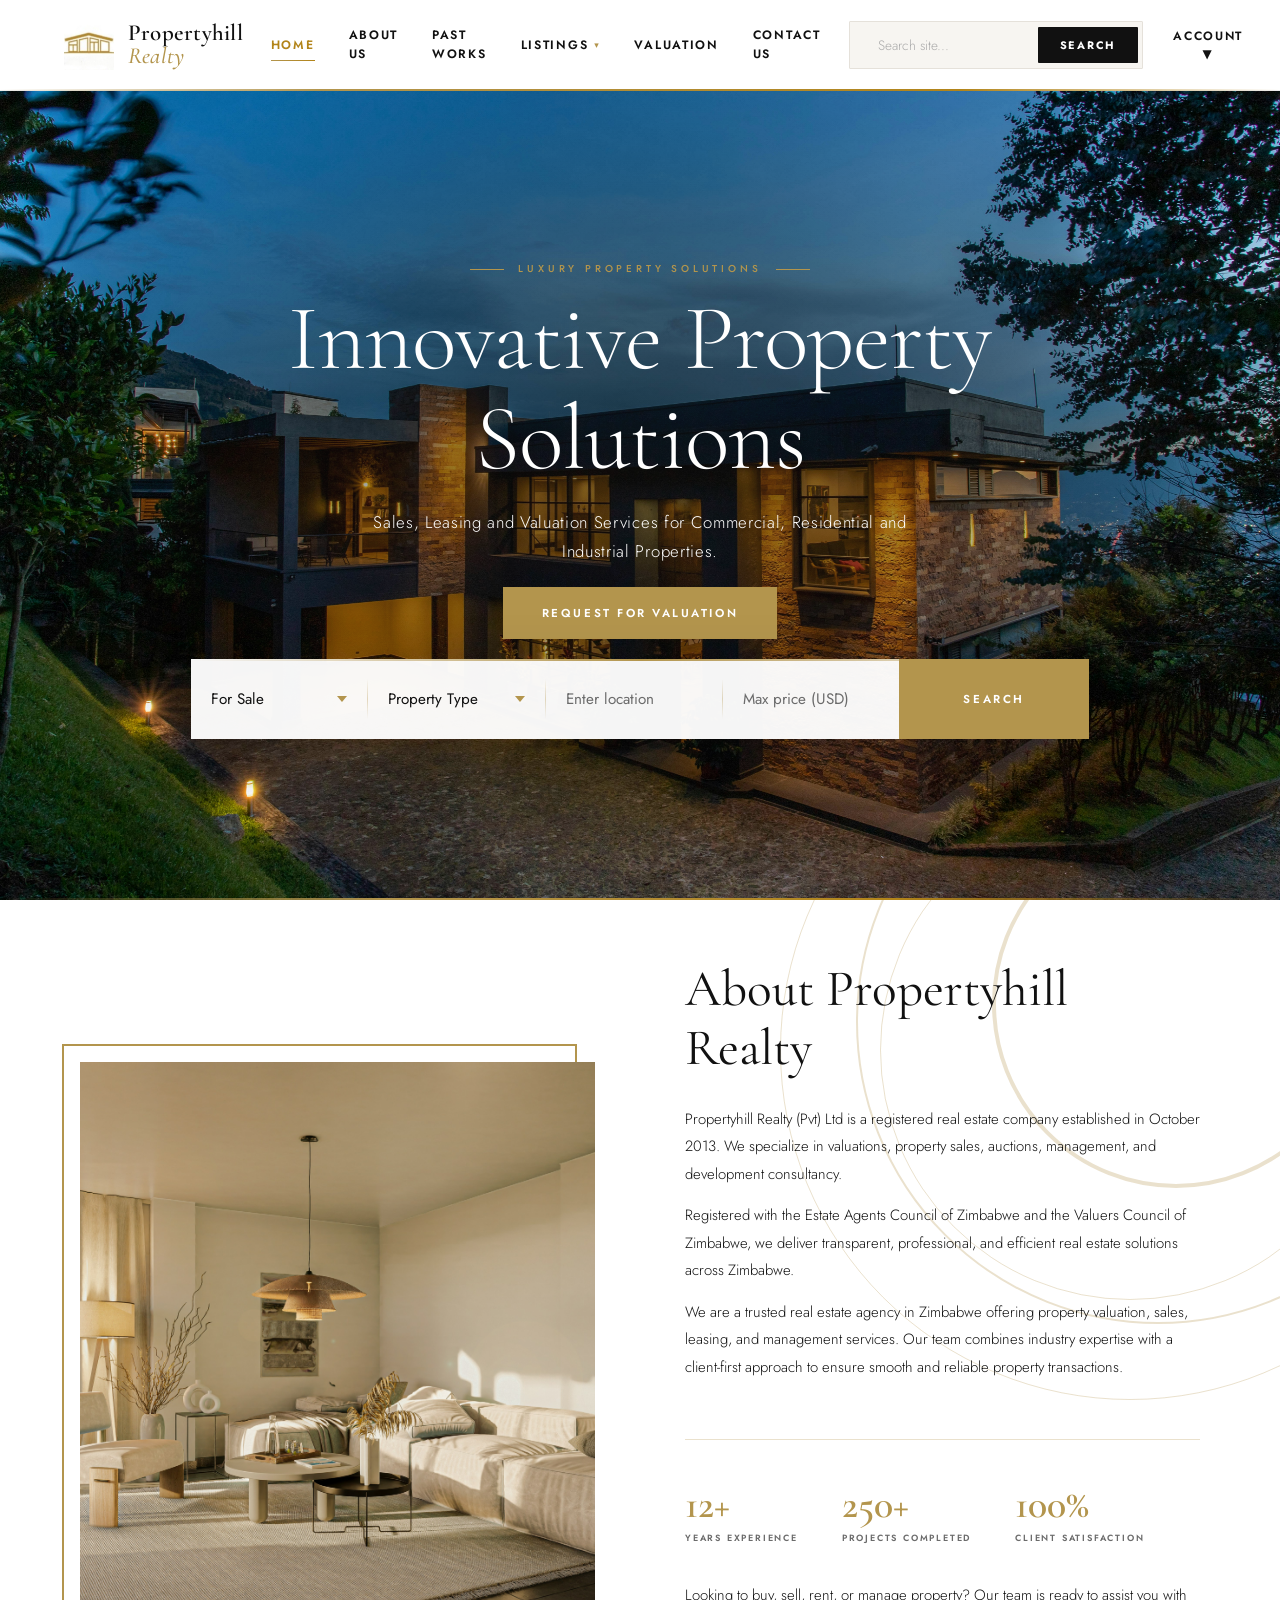
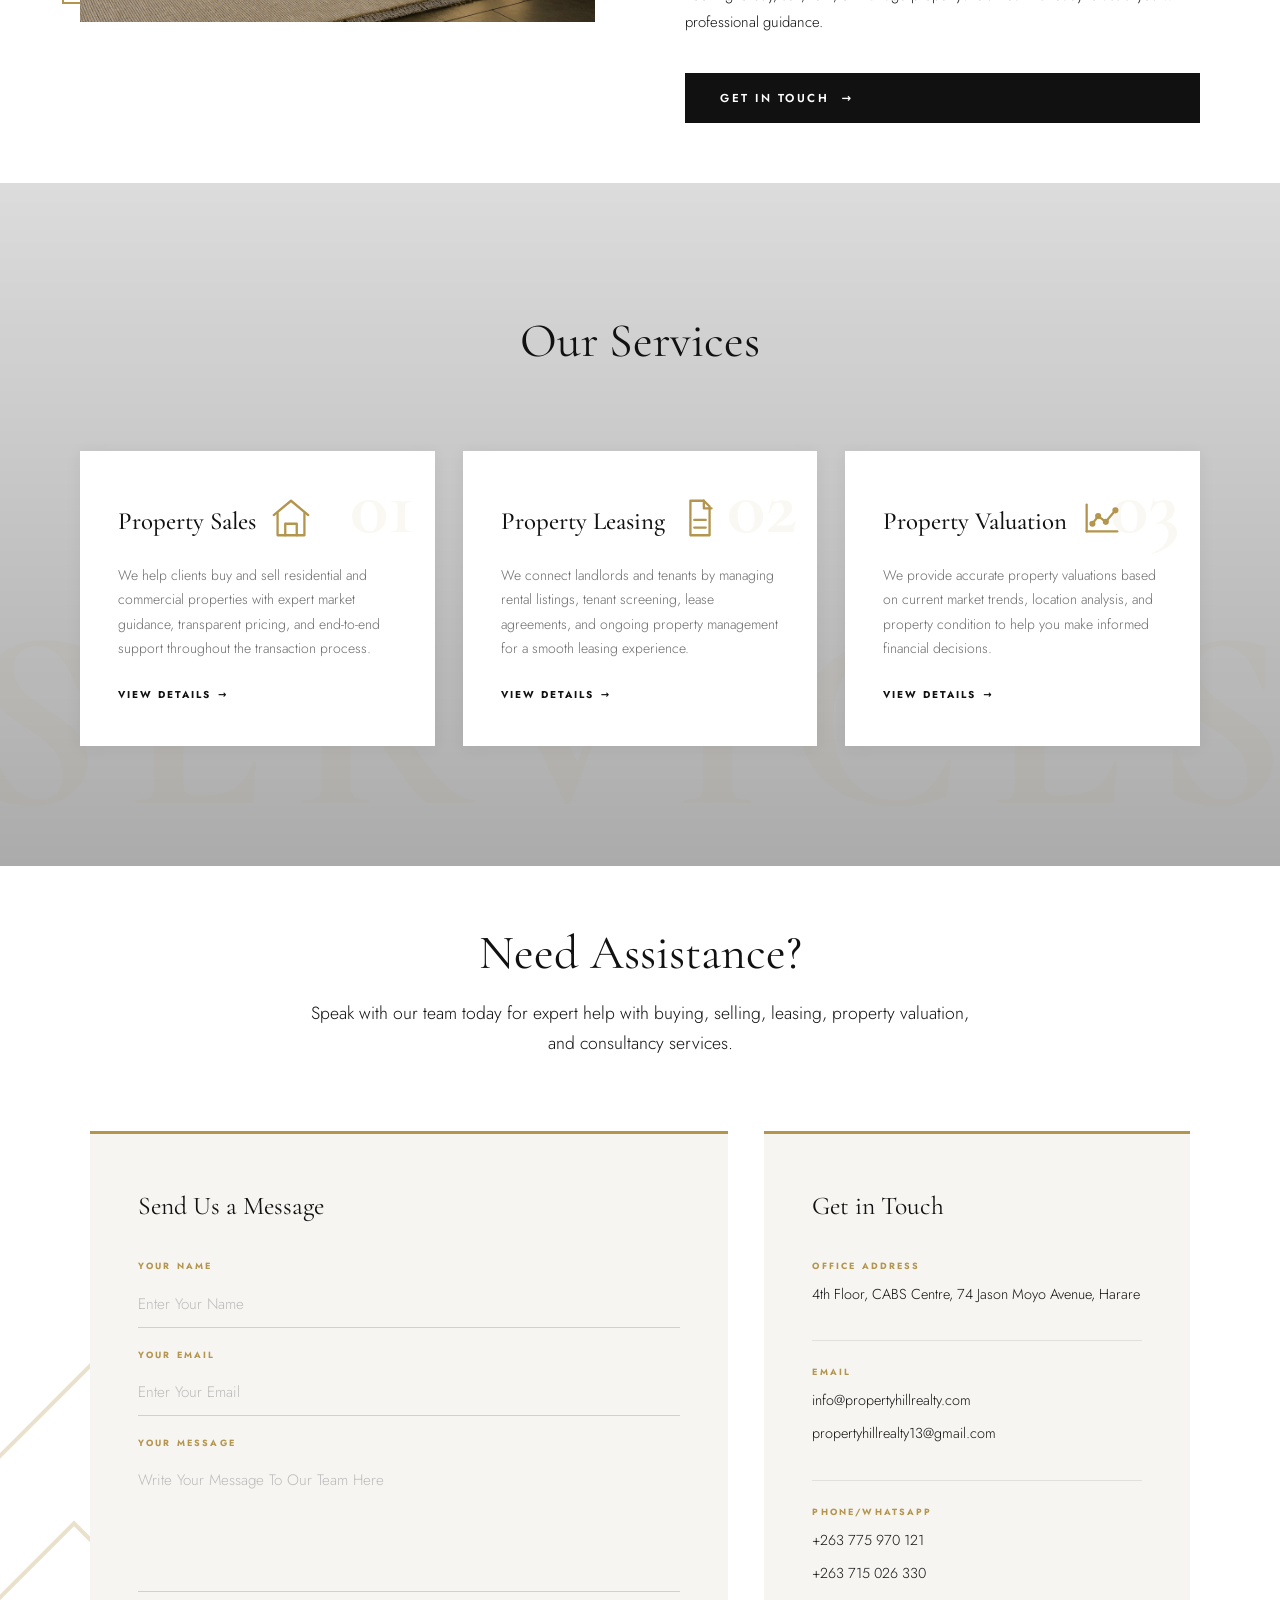
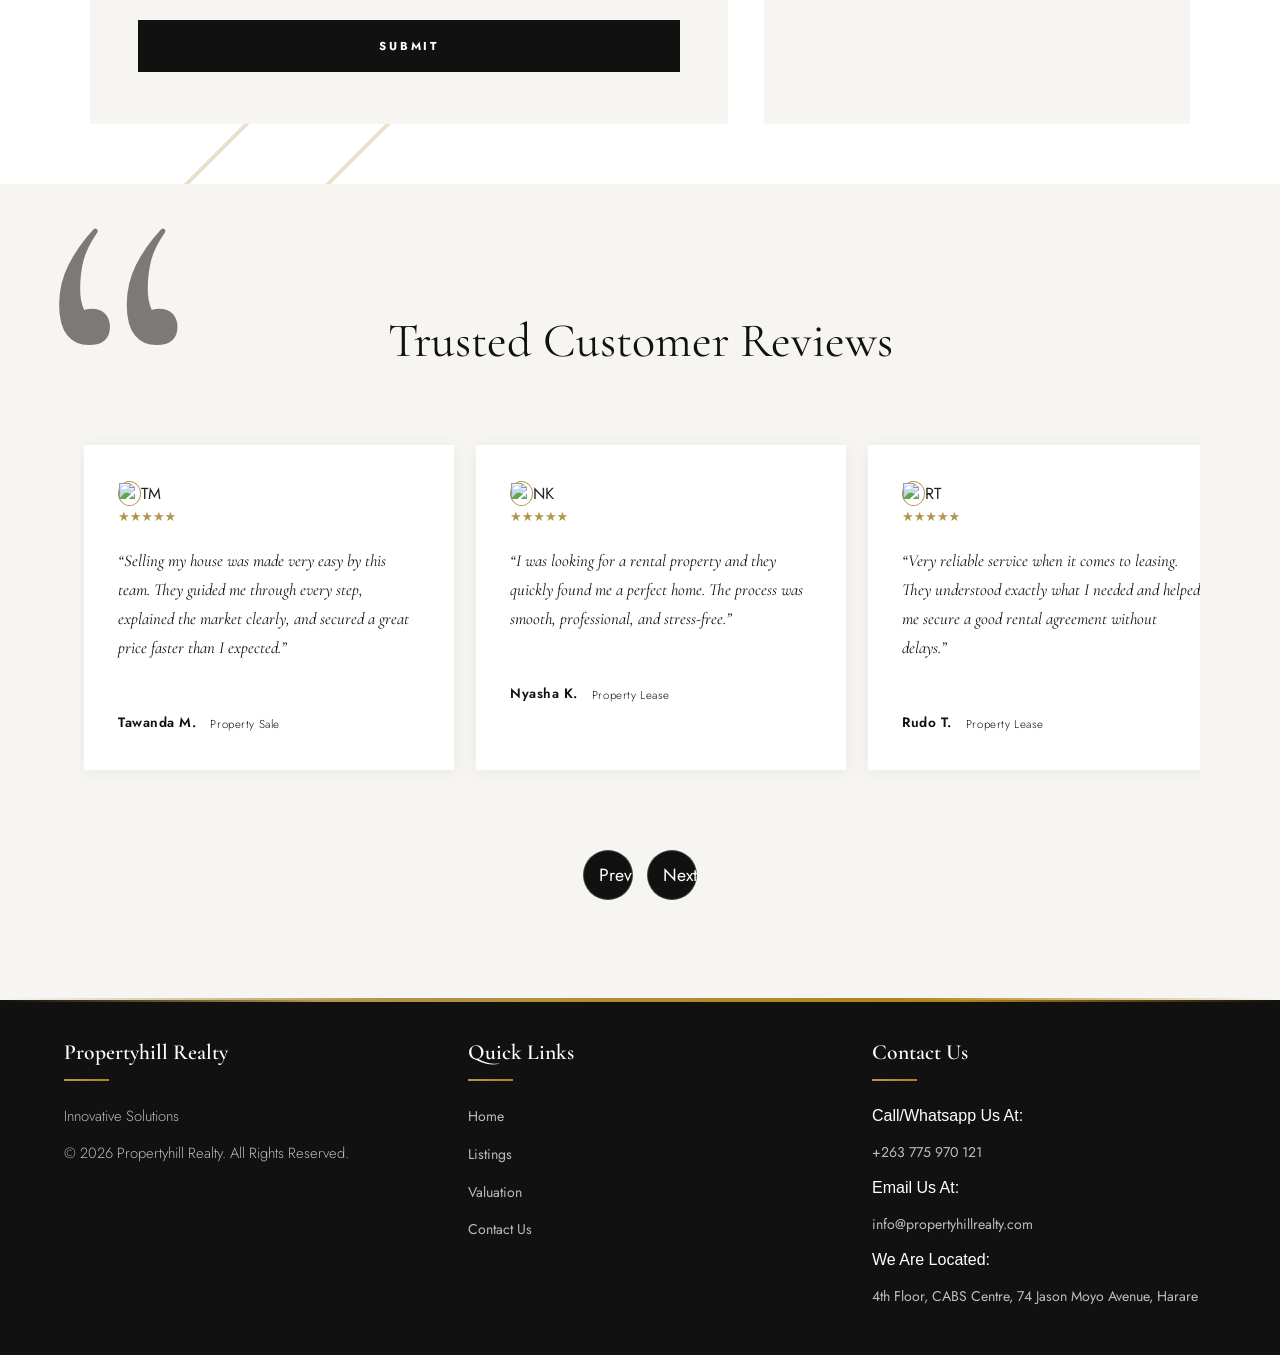
==== commit 75bf33f2: "new internal pages" ====
--- a/index.html
+++ b/index.html
@@ -58,6 +58,36 @@
 				  <input type="search" placeholder="Search site..." />
 				  <button type="submit">Search</button>
 				</form>
+
+				<div class="account-container">
+						<button class="account-btn" id="accountBtn">
+							Account ▼
+						</button>
+
+						<div class="login-dropdown" id="loginDropdown">
+							<h3>Login</h3>
+
+							<form id="loginForm">
+								<input
+									type="text"
+									name="username"
+									placeholder="Username"
+									required
+								>
+
+								<input
+									type="password"
+									name="password"
+									placeholder="Password"
+									required
+								>
+
+								<button type="submit">
+									Sign In
+								</button>
+							</form>
+						</div>
+				</div>
 			</nav>
 		</header>
 
@@ -152,7 +182,6 @@
 							</form>
 						</div>
 				</div>
-
 			</section>
 
 			<!-- About Section -->
@@ -505,6 +534,27 @@
 			});
 		</script>
 
+		<script>
+			const btn = document.getElementById("accountBtn");
+			const dropdown = document.getElementById("loginDropdown");
+
+			btn.addEventListener("click", () => {
+				dropdown.classList.toggle("show");
+			});
+
+			document.getElementById("loginForm").addEventListener("submit", function(e){
+				e.preventDefault();
+
+				const username = this.username.value;
+				const password = this.password.value;
+
+				// Demo only
+				localStorage.setItem("loggedUser", username);
+
+				window.location.href = "pages/internal/dash.html";
+			});
+		</script>
+
 		<script src="js/landing.js"></script>
 	</body>
 </html>
--- a/css/main/header.css
+++ b/css/main/header.css
@@ -2,13 +2,6 @@
    PROPERTYHILL REALTY — HEADER / NAVBAR CSS
    Palette: #FFFFFF · #111111 · #B3954D · #B28419
    Fonts:   Cormorant Garamond (display) · Jost (body)
-
-
-
-   Optional (zero-risk) enhancement: add class="active" to whichever
-   nav link matches the current page, e.g.
-     <a href="../pages/valuation.html" class="active">Valuation</a>
-   to get a persistent gold underline on that link.
 ══════════════════════════════════════════════════════════════ */
 
 @import url('https://fonts.googleapis.com/css2?family=Cormorant+Garamond:ital,wght@0,400;0,500;0,600;1,400;1,500&family=Jost:wght@300;400;500;600;700&display=swap');
@@ -206,8 +199,8 @@
 /* Optional persistent state — add class="active" to current page link */
 nav ul li a.active { color: var(--gold-dark); }
 nav ul li a.active::after { width: 100%; }
-
-
+nav ul li.dropdown.active > .drop-trigger { color: var(--gold-dark); }
+nav ul li.dropdown.active > .drop-trigger::after { width: 100%; }
 /* ══════════════════════════════════════════════════════════════
    §5  DROPDOWN
 ══════════════════════════════════════════════════════════════ */
@@ -344,8 +337,153 @@
   background: var(--gold);
   transform: translateY(-1px);
 }
-
-
+/* ══════════════════════════════════════════════════════════════
+   §7  Account Login
+══════════════════════════════════════════════════════════════ */
+/* ==========================================================
+   ACCOUNT LOGIN DROPDOWN
+   Styled to match existing dropdown design language
+========================================================== */
+
+.account-container{
+    position:relative;
+}
+
+.account-btn{
+    font-family: var(--font-body);
+    font-size: 0.75rem;
+    font-weight: 600;
+    letter-spacing: 0.14em;
+    text-transform: uppercase;
+
+    background: var(--white);
+    color: var(--black);
+
+    border: none;
+    cursor: pointer;
+
+    display: inline-flex;
+    align-items: center;
+    gap: 6px;
+
+    padding: 8px 2px;
+
+    transition: color 0.35s ease;
+}
+
+.account-btn:hover{
+    color:var(--gold-dark);
+}
+
+
+.login-dropdown{
+    position:absolute;
+    top:100%;
+    right:0;
+
+    width:290px;
+
+    background:var(--white);
+
+    border:1px solid rgba(17,17,17,0.07);
+    border-top:2px solid var(--gold);
+
+    box-shadow:var(--shadow-md);
+
+    padding:18px;
+
+    opacity:0;
+    visibility:hidden;
+    transform:translateY(6px);
+
+    transition:
+        opacity 0.4s var(--ease),
+        transform 0.4s var(--ease),
+        visibility 0.4s;
+
+    z-index:999;
+}
+
+.login-dropdown.show{
+    opacity:1;
+    visibility:visible;
+    transform:translateY(0);
+}
+
+.login-dropdown h3{
+    margin-bottom:14px;
+
+    font-family:var(--font-body);
+    font-size:0.8rem;
+    font-weight:600;
+
+    letter-spacing:0.12em;
+    text-transform:uppercase;
+
+    color:var(--black);
+}
+
+.login-dropdown form{
+    display:flex;
+    flex-direction:column;
+    gap:12px;
+}
+
+.login-dropdown input{
+    width:100%;
+
+    padding:11px 14px;
+
+    border:1px solid rgba(17,17,17,0.12);
+    background:var(--white);
+    color:var(--black);
+
+    font-family:var(--font-body);
+    font-size:0.85rem;
+
+    transition:
+        border-color 0.3s ease,
+        background 0.3s ease;
+}
+
+.login-dropdown input::placeholder{
+    color:rgba(17,17,17,0.45);
+}
+
+.login-dropdown input:focus{
+    outline:none;
+    border-color:var(--gold);
+    background:var(--off-white);
+}
+
+.login-dropdown button[type="submit"]{
+    width:100%;
+
+    padding:12px;
+
+    border:none;
+
+    background:var(--gold);
+    color:var(--black);
+
+    font-family:var(--font-body);
+    font-size:0.76rem;
+    font-weight:600;
+
+    letter-spacing:0.14em;
+    text-transform:uppercase;
+
+    cursor:pointer;
+
+    transition:
+        background 0.35s var(--ease),
+        color 0.35s var(--ease);
+}
+
+.login-dropdown button[type="submit"]:hover{
+    background:var(--gold-dark);
+    color:var(--white);
+}
 /* ══════════════════════════════════════════════════════════════
    §7  RESPONSIVE
 ══════════════════════════════════════════════════════════════ */
